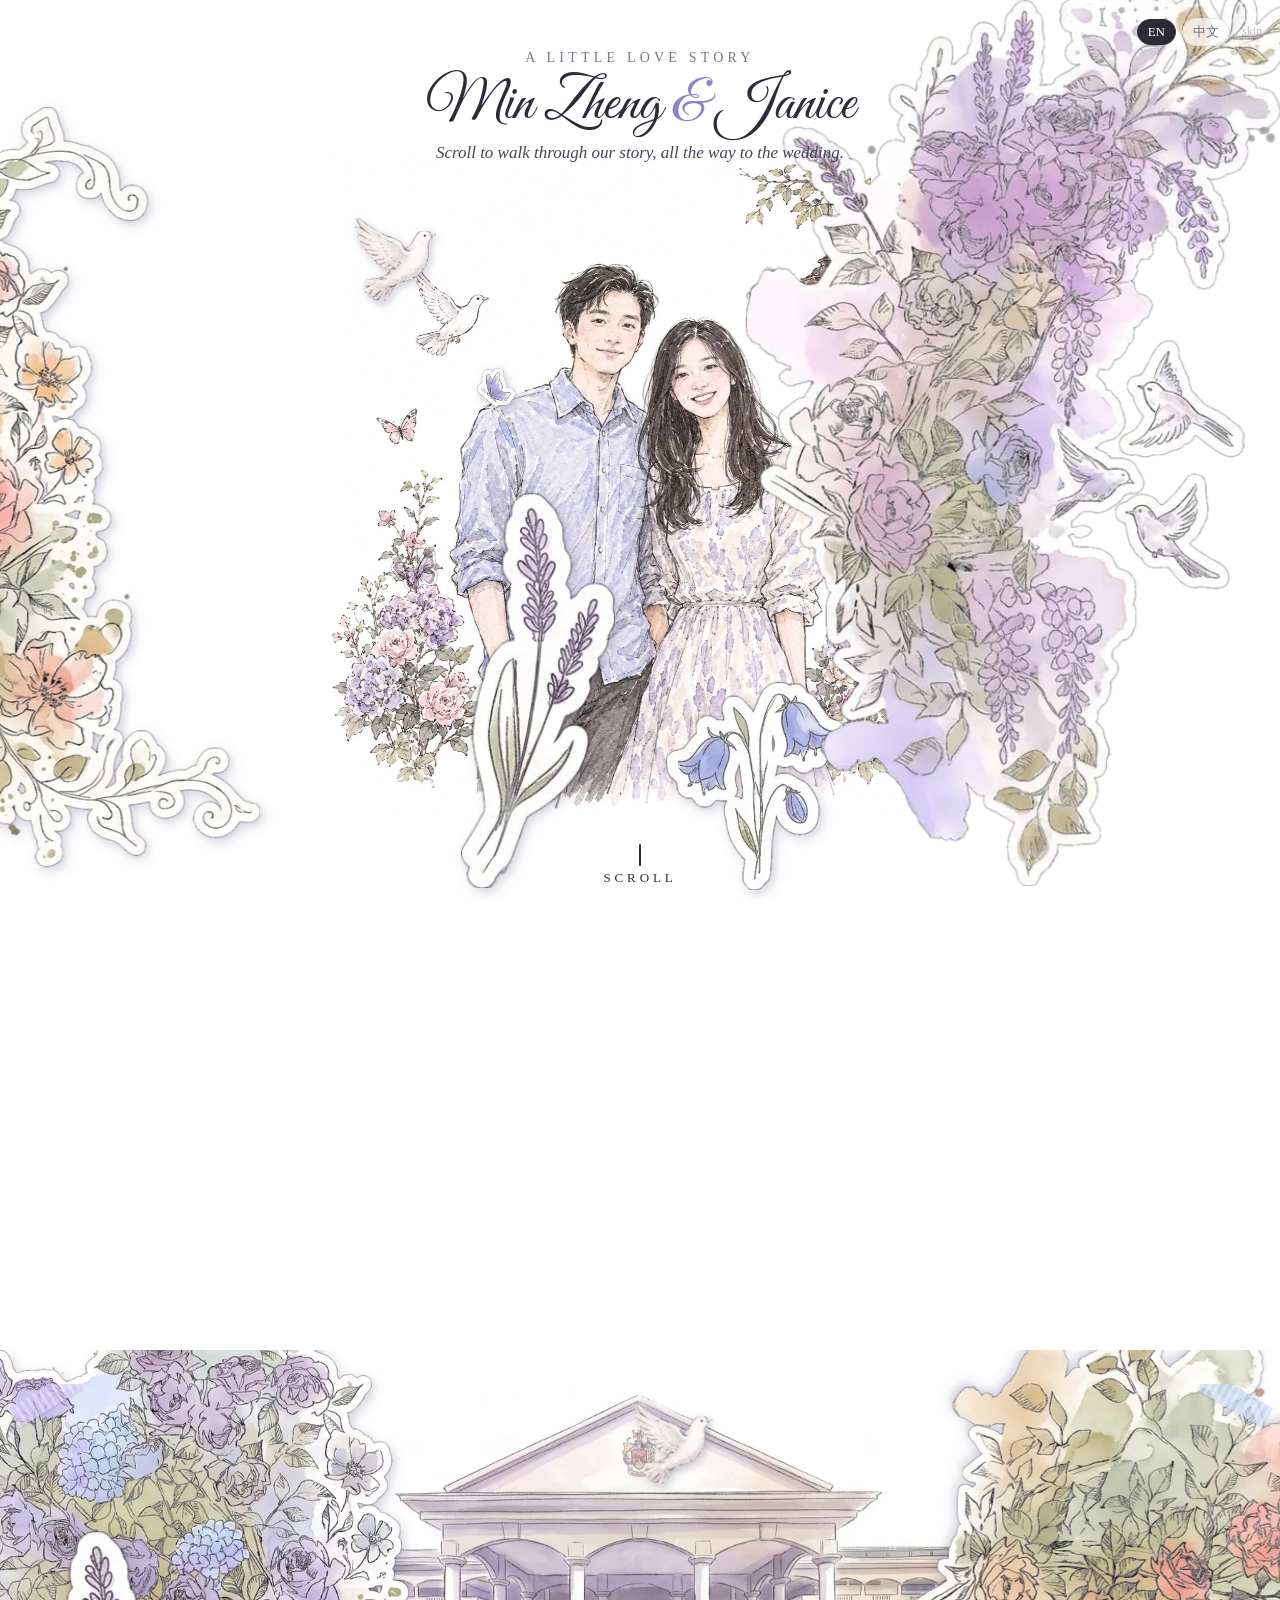
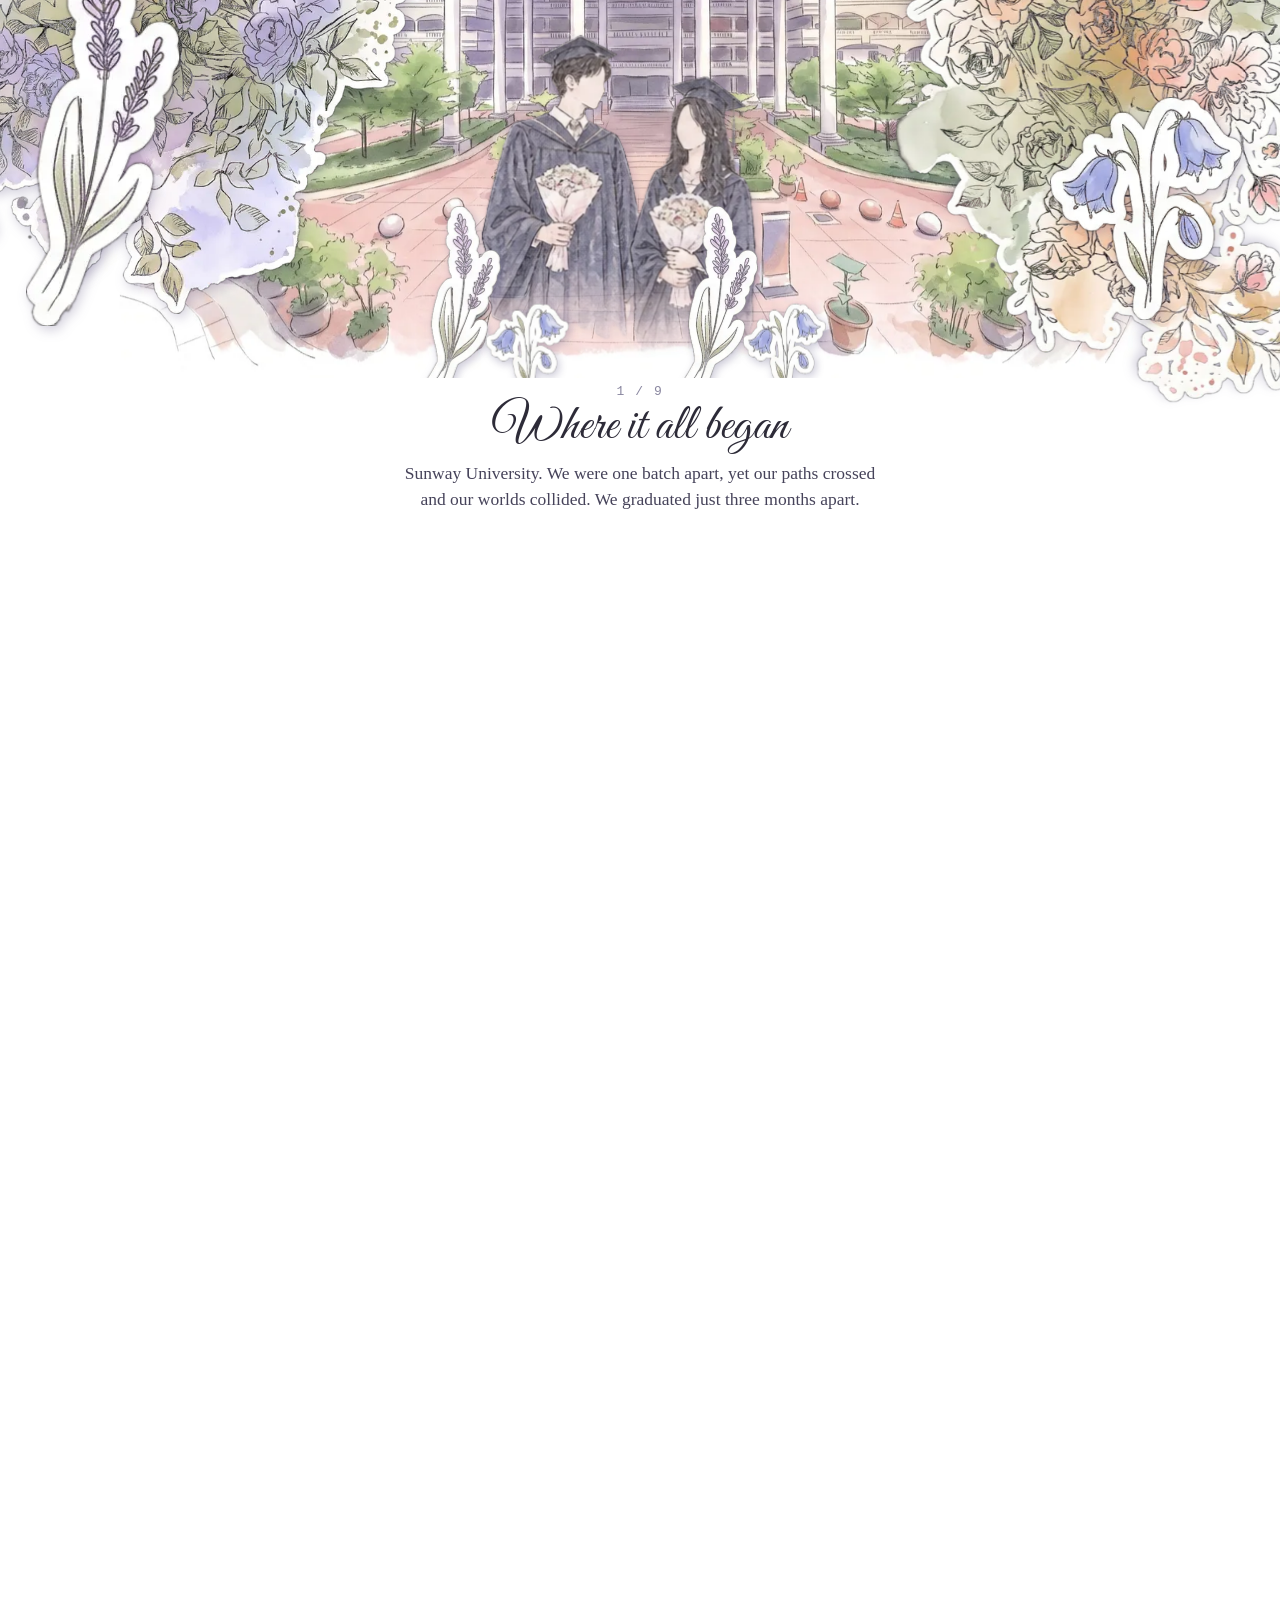
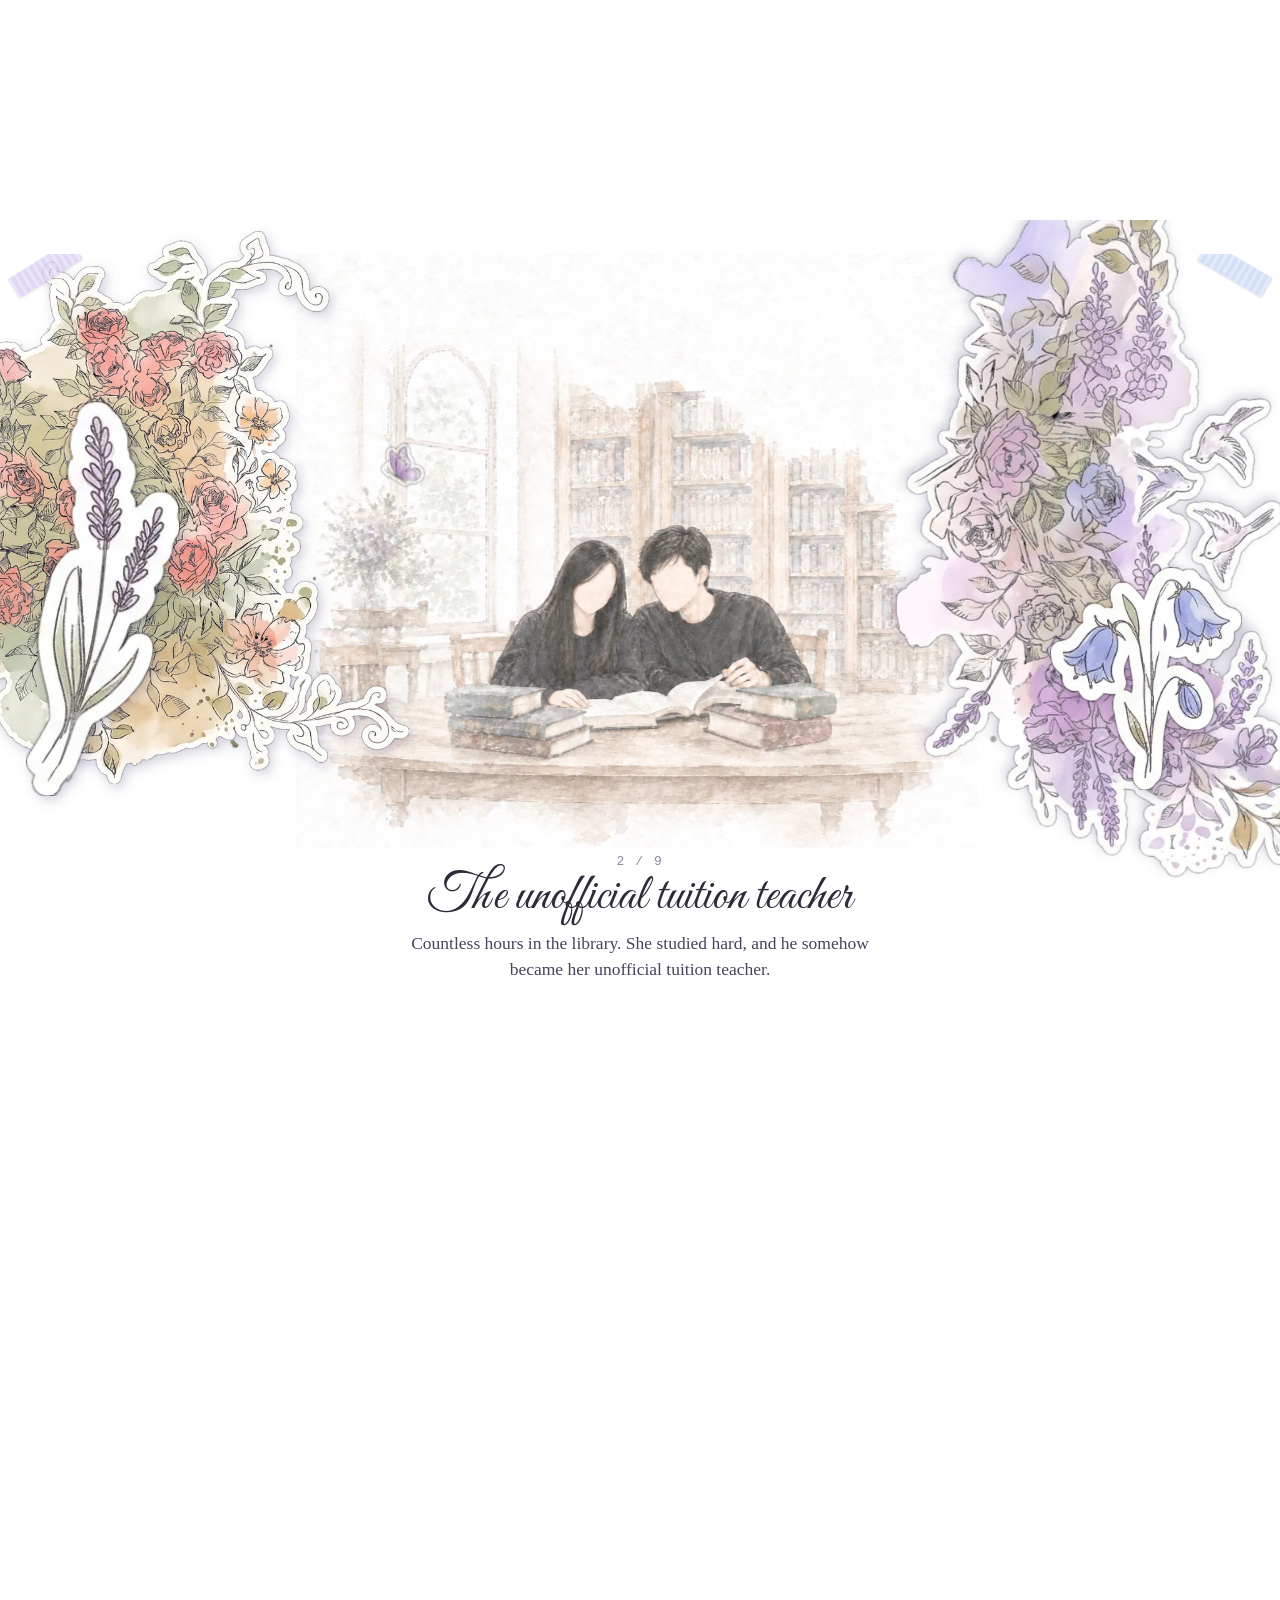
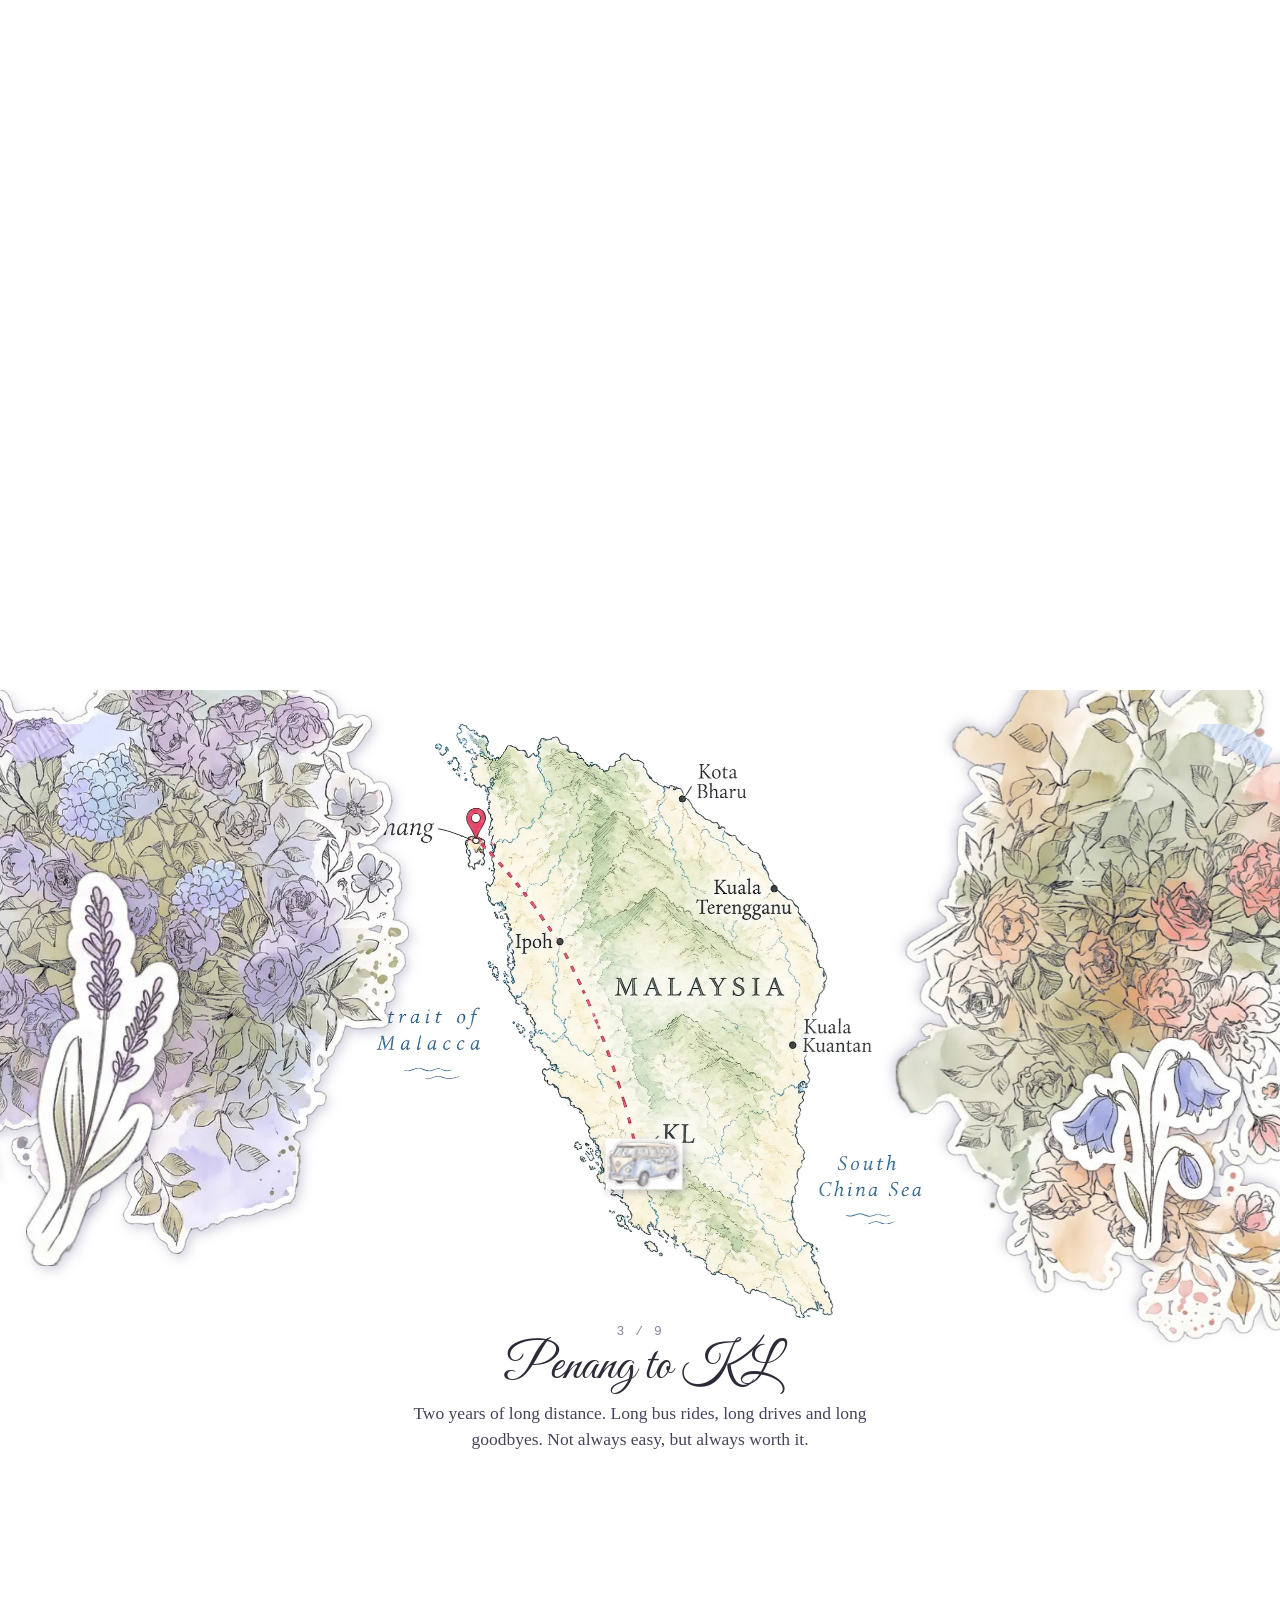
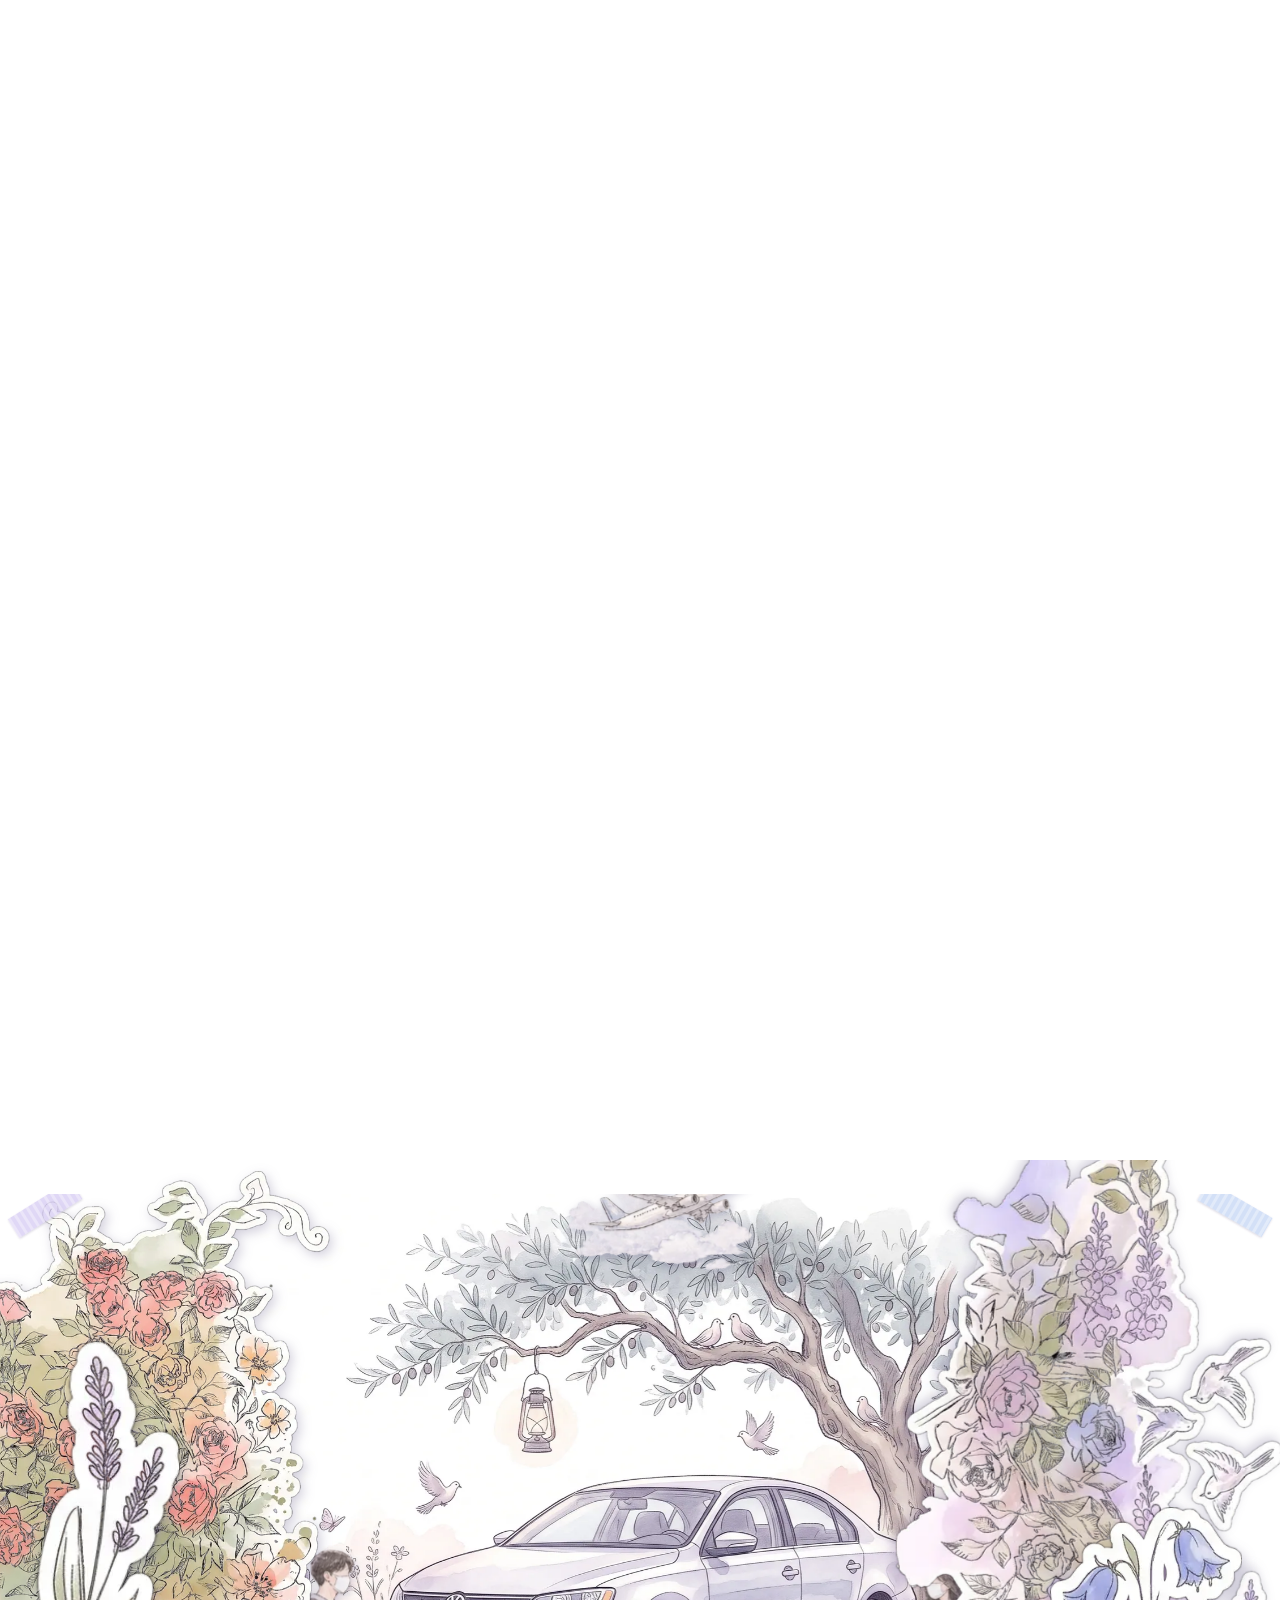
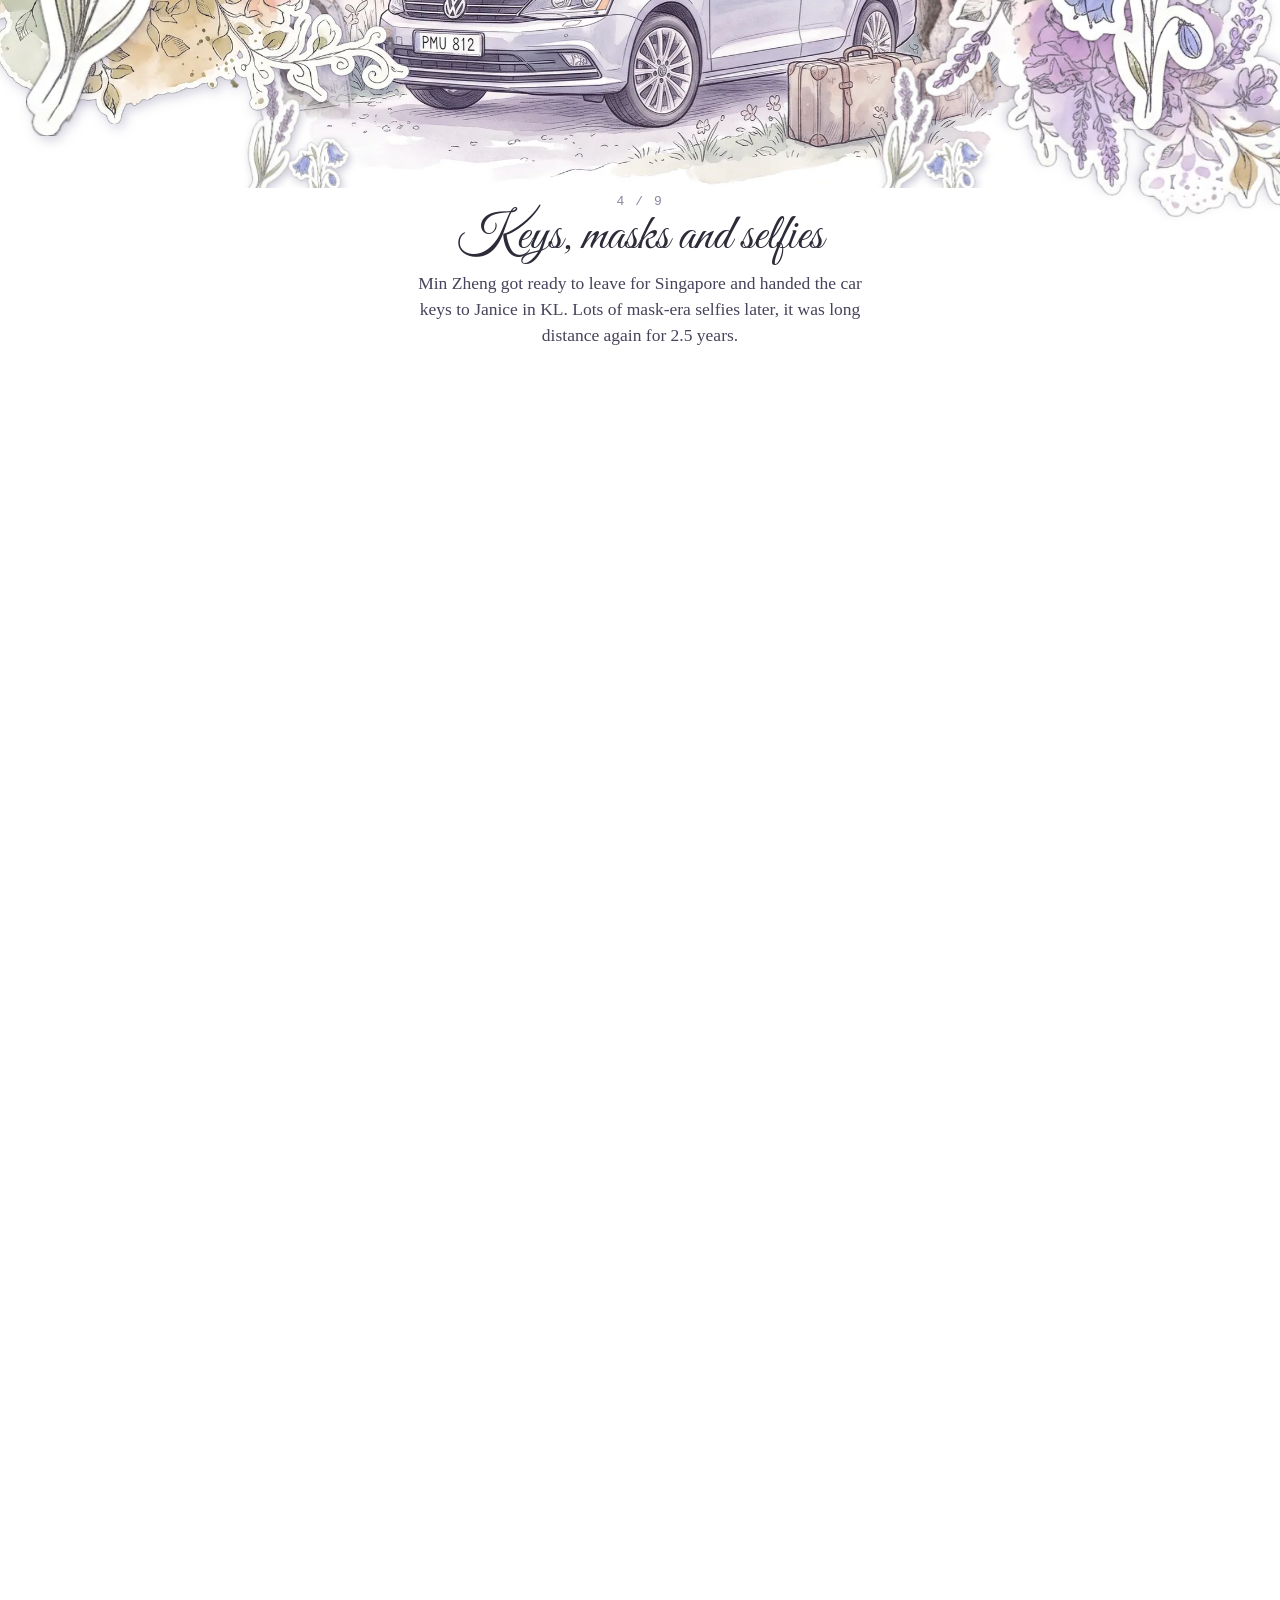
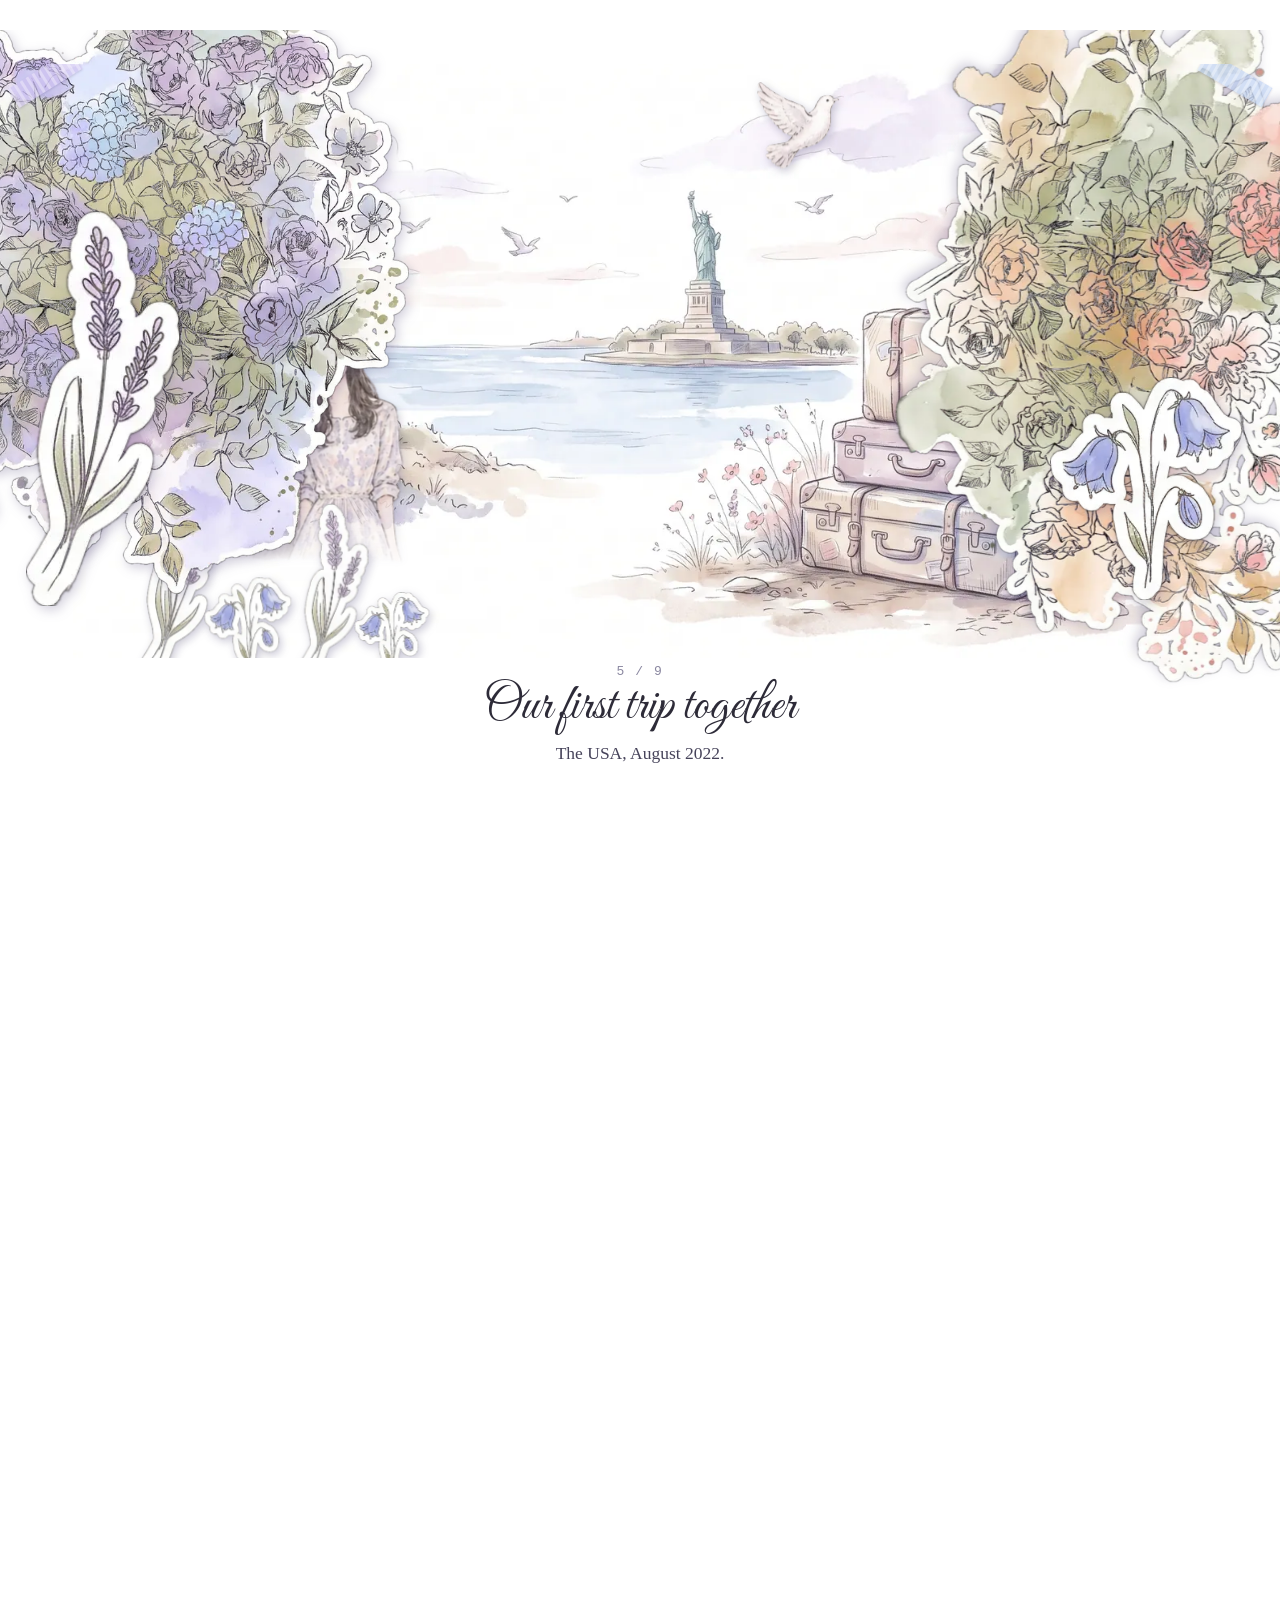
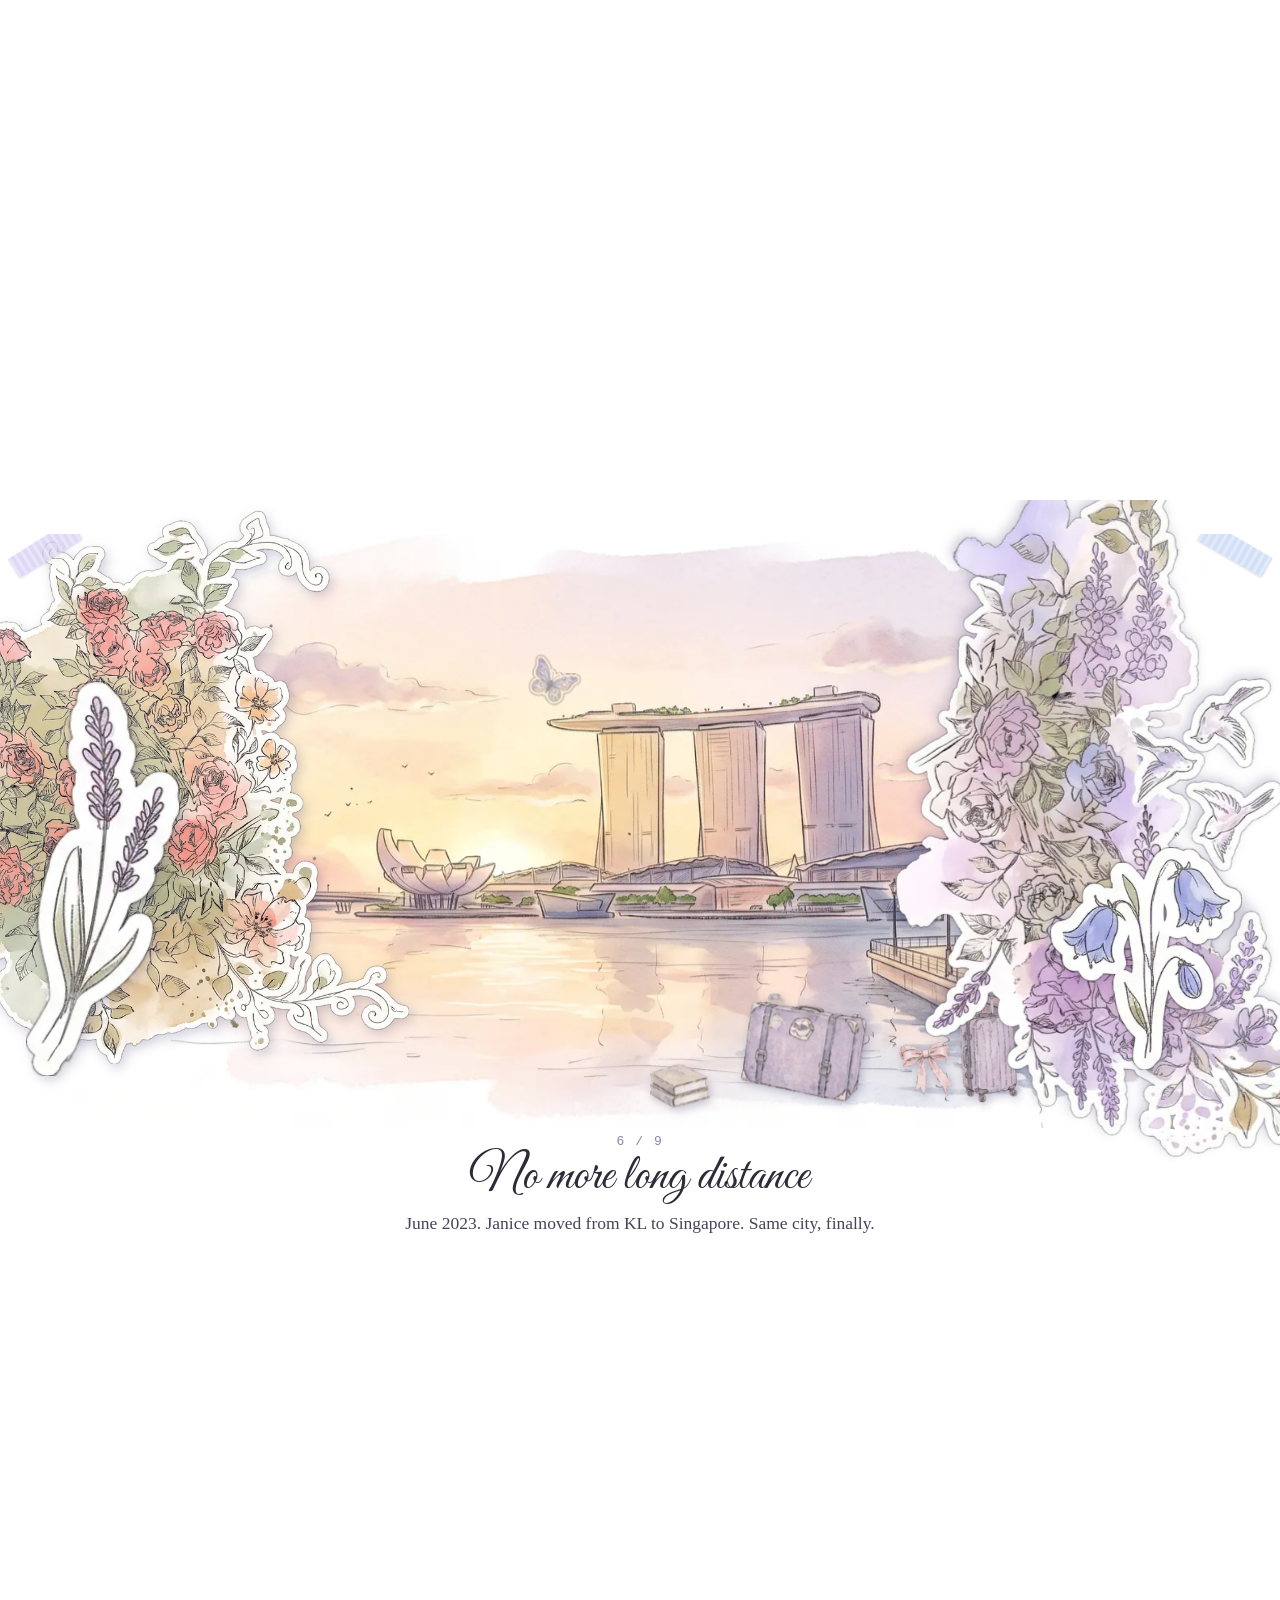
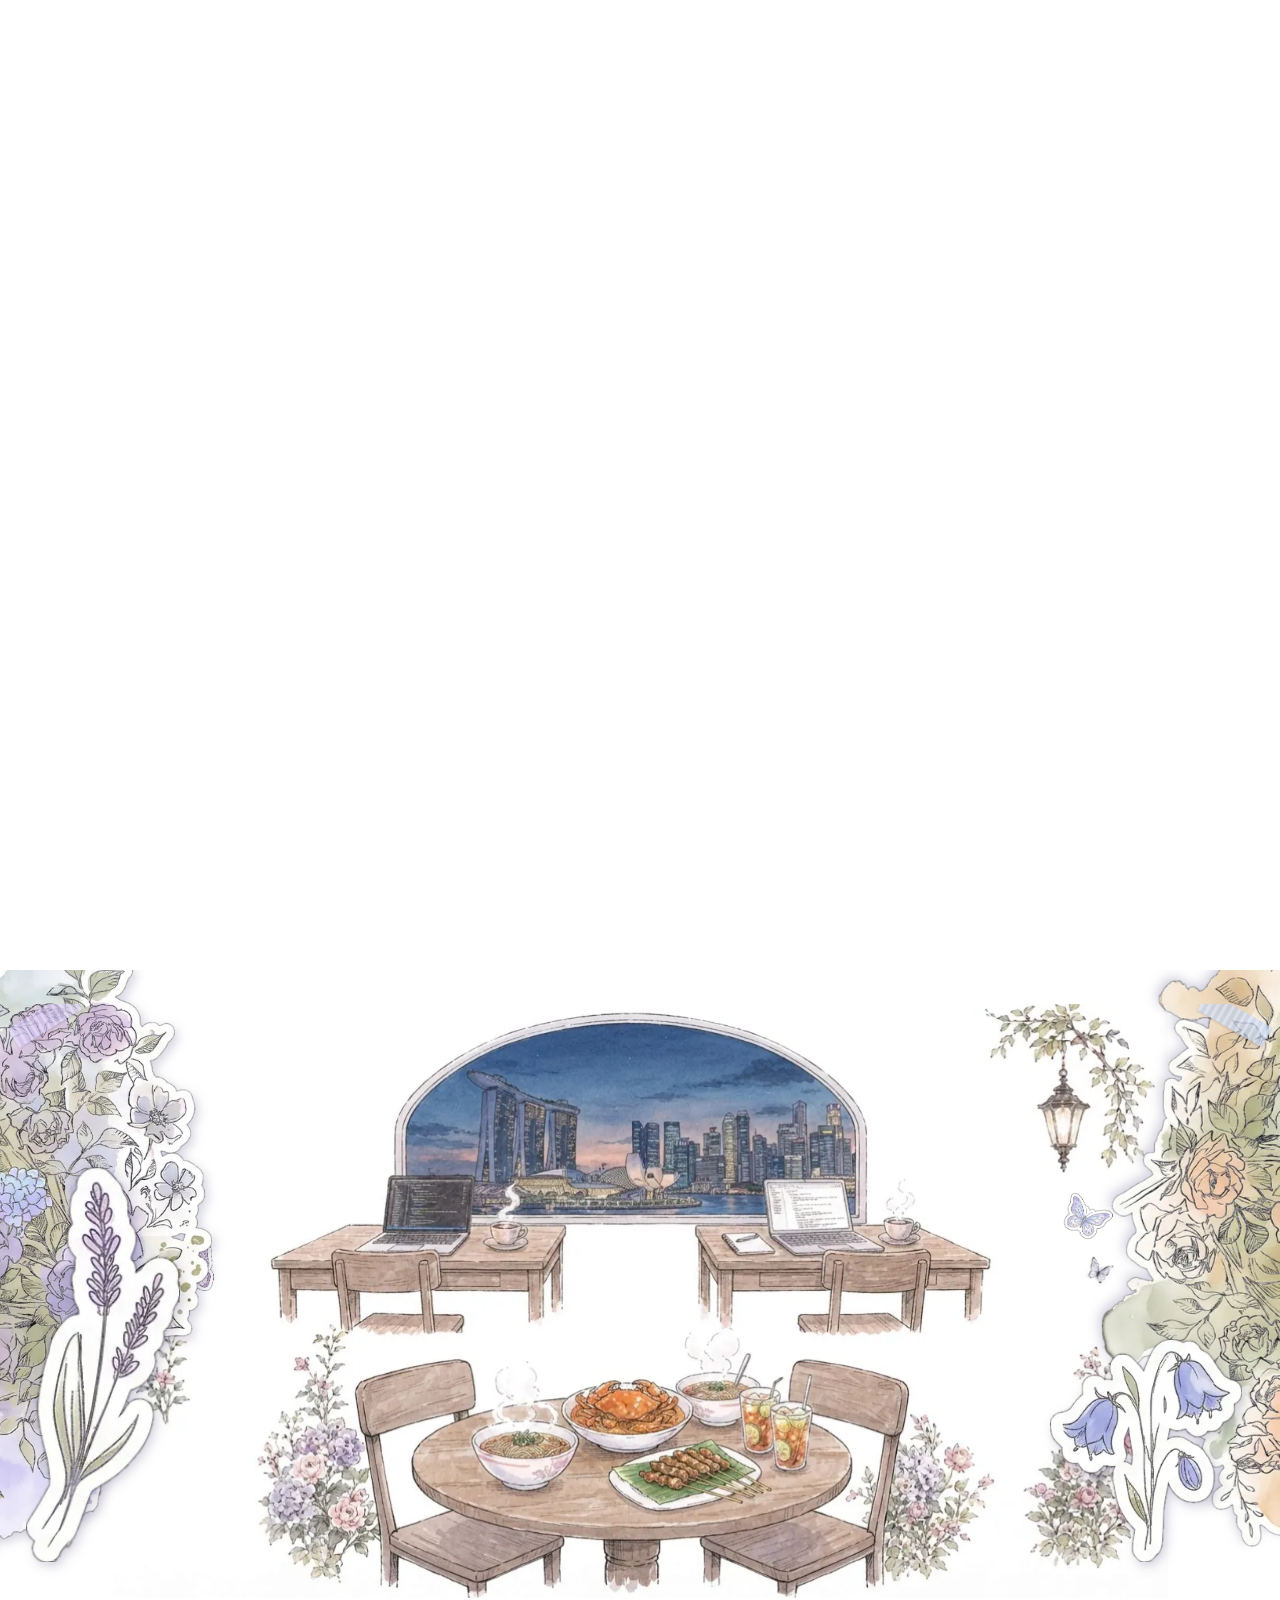
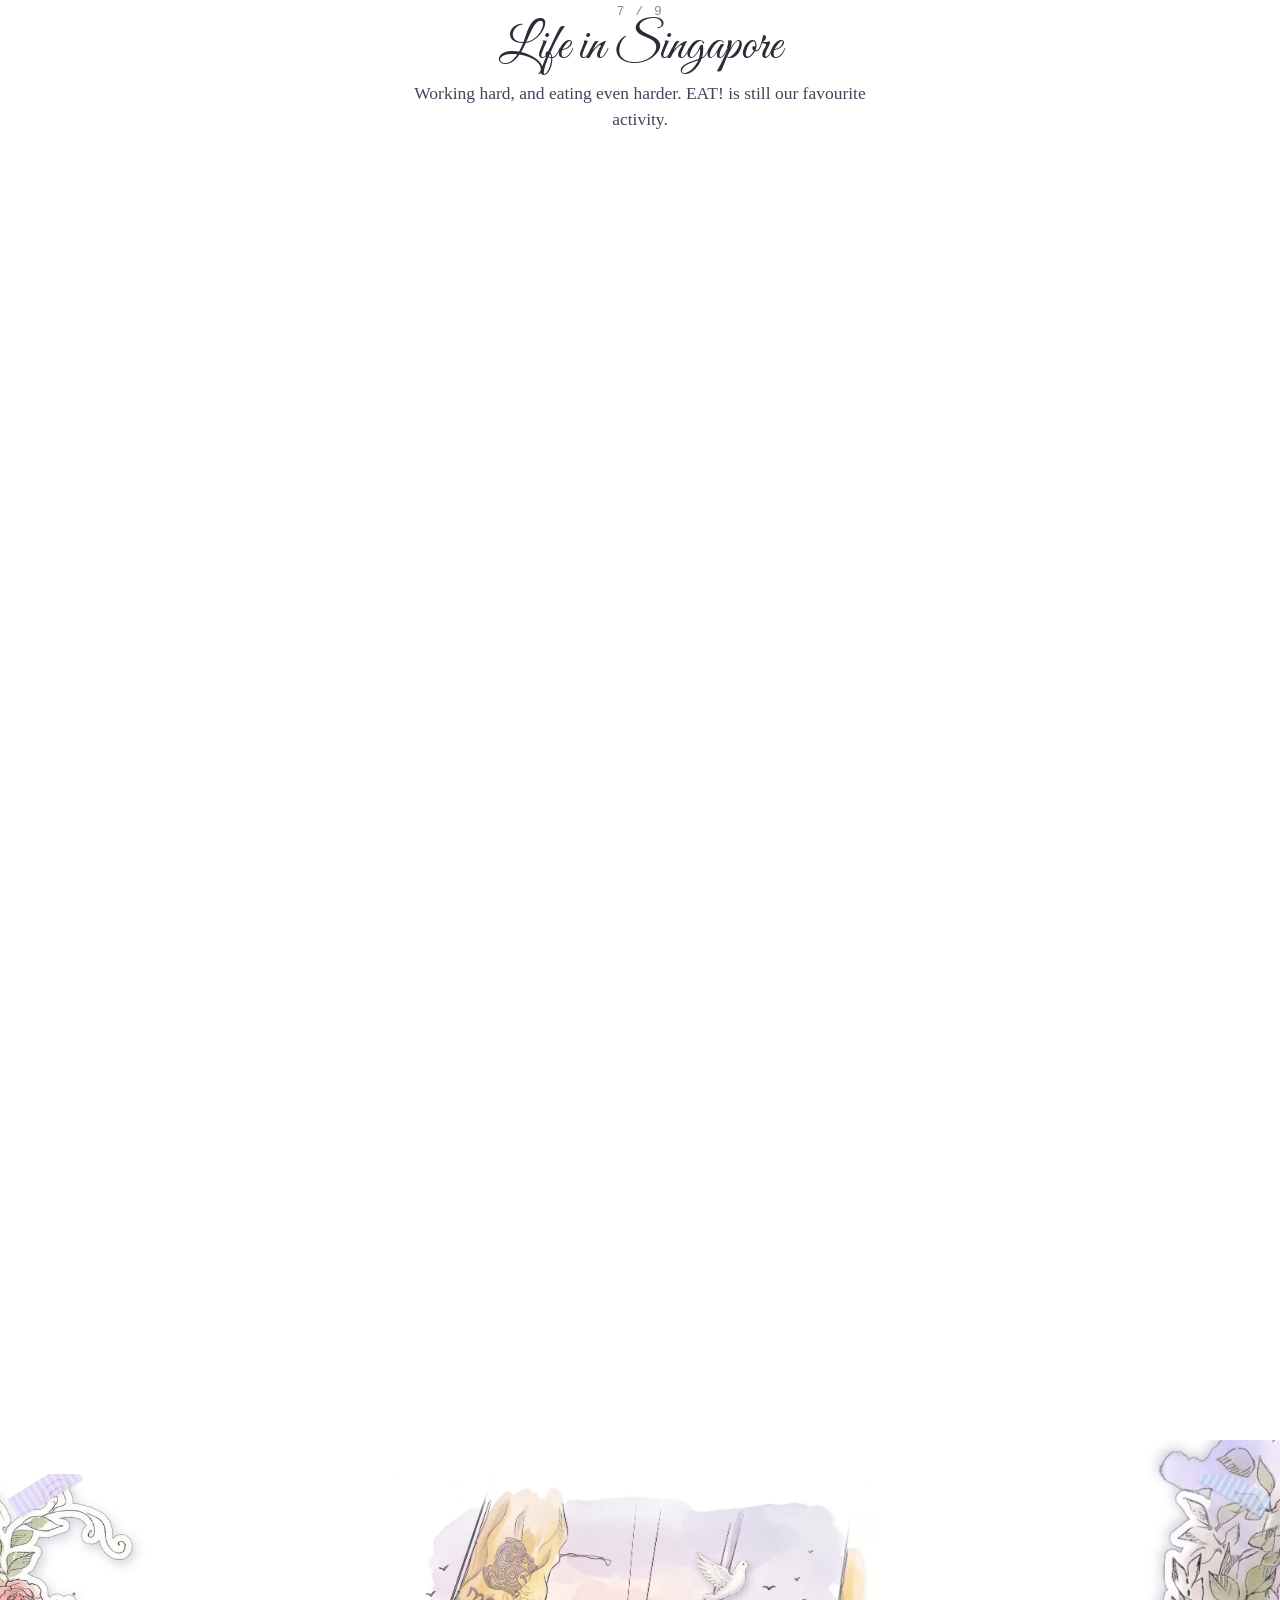
==== index.html @ c1fe3ced "Add wedding website for Min Zheng and Janice" ====
<!doctype html>
<html lang="en">
<head>
  <meta charset="utf-8">
  <meta name="viewport" content="width=device-width, initial-scale=1, viewport-fit=cover">
  <meta name="theme-color" content="#6d4fc2">
  <title>Min Zheng &amp; Janice - 28 Nov 2026</title>
  <link rel="preconnect" href="https://fonts.googleapis.com">
  <link rel="preconnect" href="https://fonts.gstatic.com" crossorigin>
  <link href="https://fonts.googleapis.com/css2?family=Great+Vibes&family=Noto+Serif+SC:wght@400;600&display=swap" rel="stylesheet">
  <link rel="stylesheet" href="styles.css">
  <link rel="stylesheet" href="story.css">
</head>
<body>
  <div id="story" hidden></div>
  <div id="app">
  <header class="topbar">
    <div class="brand" id="brand">M &amp; J</div>
    <div class="lang" role="group" aria-label="Language">
      <button data-lang="en">EN</button>
      <button data-lang="zh">中文</button>
    </div>
  </header>

  <main id="view" tabindex="-1"></main>

  <nav class="tabs" id="tabs"></nav>
  </div>

  <script src="data.js"></script>
  <script src="lyrics.js"></script>
  <script src="scenes/web/manifest.js"></script>
  <script src="scenes/web/figures.js"></script>
  <script src="story.js"></script>
  <script src="app.js"></script>
</body>
</html>
---- styles.css ----
:root {
  --bg: #fbf9fe;
  --paper: #ffffff;
  --ink: #2b2935;
  --muted: #77748a;
  --accent: #5d57a6;
  --accent-soft: #efecfa;
  --line: #e0dcee;
  --ok: #3f7d6d;
  --warn: #b5683a;
  --blue: #6f90cc;
  --script: "Great Vibes", "Noto Serif SC", cursive;
  --serif: "Times New Roman", Times, "Noto Serif SC", serif;
  --sans: "Times New Roman", Times, "Noto Serif SC", serif;
}
:root[data-mode="night"] {
  --bg: #14132b;
  --paper: #1d1b3a;
  --ink: #f0ecfd;
  --muted: #aaa6cf;
  --accent: #b9aef5;
  --accent-soft: #2b2858;
  --line: #35316a;
  --ok: #7fd3b8;
}
* { box-sizing: border-box; -webkit-tap-highlight-color: transparent; }
html { scroll-behavior: smooth; }
body {
  margin: 0; background: var(--bg); color: var(--ink);
  font: 17px/1.55 var(--serif);
  padding-bottom: calc(76px + env(safe-area-inset-bottom));
}
button { font: inherit; color: inherit; cursor: pointer; }
h1, h2, h3 { font-family: var(--serif); font-weight: 700; margin: 0; letter-spacing: .01em; }
html[lang="zh-Hans"] h1, html[lang="zh-Hans"] h2, html[lang="zh-Hans"] h3 { font-family: "ZCOOL KuaiLe", var(--serif); font-weight: 400; }
a { color: var(--accent); }

.topbar {
  position: sticky; top: 0; z-index: 10;
  display: flex; justify-content: space-between; align-items: center;
  padding: 10px 16px; padding-top: calc(10px + env(safe-area-inset-top));
  background: color-mix(in srgb, var(--bg) 92%, transparent); backdrop-filter: blur(8px);
}
.brand { font-family: var(--serif); font-size: 22px; color: var(--accent); letter-spacing: .08em; }
.lang { display: flex; background: var(--paper); border-radius: 999px; padding: 3px; border: 1px solid var(--line); }
.lang button { border: 0; background: none; padding: 4px 12px; border-radius: 999px; font-size: 13px; color: var(--muted); }
.lang button.on { background: var(--accent); color: #fff; }

main { max-width: 560px; margin: 0 auto; padding: 8px 16px 24px; outline: none; }
.card {
  background: var(--paper); border-radius: 18px; padding: 18px 20px;
  box-shadow: 0 1px 0 var(--line); margin-bottom: 14px; position: relative;
}
.card h2 { font-size: 30px; color: var(--accent); margin-bottom: 4px; }
.card h3 { font-size: 20px; color: var(--accent); margin-bottom: 6px; }
.muted { color: var(--muted); }
.small { font-size: 13px; }
.sample {
  display: inline-block; background: var(--warn); color: #fff; font: 600 10px/1 var(--sans);
  letter-spacing: .08em; padding: 3px 6px; border-radius: 4px; margin-left: 8px; vertical-align: middle;
}

/* Tabs */
.tabs {
  position: fixed; left: 0; right: 0; bottom: 0; z-index: 10;
  display: flex; justify-content: space-around;
  padding: 8px 8px calc(8px + env(safe-area-inset-bottom));
  background: var(--paper); border-top: 1px solid var(--line);
}
.tabs a {
  flex: 1; max-width: 90px; display: flex; flex-direction: column; align-items: center; gap: 2px;
  padding: 6px 0; border-radius: 12px; text-decoration: none; color: var(--muted); font-size: 12px;
}
.tabs a.on { background: var(--accent-soft); color: var(--accent); }
.tabs svg { width: 24px; height: 24px; fill: none; stroke: currentColor; stroke-width: 1.6; stroke-linecap: round; stroke-linejoin: round; }

/* Home */
.hero { text-align: center; padding: 36px 16px 28px; background: var(--paper); border-radius: 22px; margin-bottom: 14px; }
.hero .eyebrow { letter-spacing: .25em; font-size: 12px; text-transform: uppercase; color: var(--muted); }
.hero h1 { font-size: 46px; line-height: 1.05; color: var(--accent); margin: 14px 0 10px; }
.hero .date { font-family: var(--serif); font-size: 22px; }
.hero .venue { color: var(--muted); font-size: 14px; margin-top: 2px; }
.count { display: flex; justify-content: center; gap: 10px; margin-top: 22px; }
.count div { background: var(--accent-soft); border-radius: 14px; padding: 10px 0; width: 70px; }
.count b { display: block; font: 600 28px/1.1 var(--serif); color: var(--accent); }
.count span { font-size: 11px; color: var(--muted); letter-spacing: .06em; text-transform: uppercase; }
.next { display: flex; justify-content: space-between; gap: 12px; align-items: baseline; }
.next .when { font-family: var(--serif); font-size: 24px; color: var(--accent); white-space: nowrap; }
.btns { display: flex; flex-wrap: wrap; gap: 10px; margin-top: 12px; }
.btn {
  display: inline-block; border: 1px solid var(--accent); color: var(--accent); background: none;
  padding: 9px 16px; border-radius: 999px; text-decoration: none; font-size: 14px; font-weight: 500;
}
.btn.fill { background: var(--accent); color: #fff; }
:root[data-mode="night"] .btn.fill, :root[data-mode="night"] .lang button.on, :root[data-mode="night"] .tags .on { color: #1d1840; }
.quick { display: grid; grid-template-columns: 1fr 1fr; gap: 10px; margin-bottom: 14px; }
.quick a {
  background: var(--paper); border-radius: 16px; padding: 16px; text-decoration: none; color: var(--ink);
  display: flex; flex-direction: column; gap: 2px;
}
.quick b { font: 600 20px var(--serif); color: var(--accent); }
.quick span { font-size: 13px; color: var(--muted); }

/* Agenda */
.session-head { padding: 6px 4px 8px; }
.session-head h2 { font-size: 28px; color: var(--accent); }
.session-head .time { color: var(--muted); font-size: 14px; }
.live { background: var(--ok); color: #fff; font: 600 10px/1 var(--sans); letter-spacing: .08em; padding: 3px 7px; border-radius: 999px; margin-left: 8px; vertical-align: middle; }
.agenda { list-style: none; margin: 0 0 20px; padding: 6px 20px; background: var(--paper); border-radius: 18px; }
.agenda li { display: flex; justify-content: space-between; gap: 16px; padding: 14px 0; border-bottom: 1px solid var(--line); }
.agenda li:last-child { border-bottom: 0; }
.agenda .t { font-size: 17px; }
.agenda .who { color: var(--accent); font-size: 15px; text-align: right; }
.agenda .songs { color: var(--muted); font-size: 14px; margin-top: 2px; }
.agenda .stamp { font: 600 14px var(--sans); color: var(--accent); min-width: 54px; }
.agenda li.timed { justify-content: flex-start; align-items: baseline; }
.agenda li.past { opacity: .45; }
.agenda li.now { background: var(--accent-soft); margin: 0 -20px; padding-left: 20px; padding-right: 20px; }
.break { text-align: center; padding: 12px 20px 22px; color: var(--muted); }
.break b { font: 600 20px var(--serif); color: var(--ink); display: block; }

/* Seats */
.search { width: 100%; padding: 13px 16px; border-radius: 999px; border: 1px solid var(--line); background: var(--paper); font: inherit; }
.search:focus { outline: 2px solid var(--accent); outline-offset: 1px; }
.results { margin: 8px 0 0; padding: 0; list-style: none; }
.results button {
  width: 100%; text-align: left; background: var(--paper); border: 0; border-bottom: 1px solid var(--line);
  padding: 12px 16px; display: flex; justify-content: space-between;
}
.results button b { color: var(--accent); }
.mapwrap { background: var(--paper); border-radius: 18px; padding: 8px; margin: 14px 0; }
.mapwrap svg { width: 100%; height: auto; display: block; }
.legend { font-size: 12px; color: var(--muted); text-align: center; padding: 4px 0 6px; }
.tbl { cursor: pointer; }
.tbl .top { fill: #dbe7f5; stroke: #3b4a5e; stroke-width: 1.5; }
.tbl .chair { fill: #cfe3c4; stroke: #3b4a5e; stroke-width: .8; }
.tbl text { font: 600 19px var(--sans); fill: #223; text-anchor: middle; dominant-baseline: central; pointer-events: none; }
.tbl.filled .top { fill: #f0d4d4; }
.tbl.sel .top { fill: var(--accent); stroke: var(--accent); }
.tbl.sel text { fill: #fff; }
.tbl.sel .chair { fill: #e8a9ae; }
.tbl.hit .top { stroke: var(--warn); stroke-width: 4; }
.floor { fill: var(--paper); stroke: var(--ink); stroke-width: 2; }
.stage { fill: #cdbcf7; }
.blk { fill: #111; }
.carpet { fill: #cf4f6a; }
.deskf { fill: #bcd3ea; stroke: #3b4a5e; stroke-width: 1; }
.lbl { font: 500 13px var(--sans); fill: var(--muted); text-anchor: middle; }
.lbl.w { fill: #fff; }
.lbl.ent { fill: var(--accent); font-weight: 600; }

.tcard h2 { margin-bottom: 0; }
.tag { display: inline-block; background: var(--accent-soft); color: var(--accent); border-radius: 999px; padding: 3px 12px; font-size: 13px; margin: 6px 0 10px; }
.tcard .lbl2 { font: 600 11px var(--sans); letter-spacing: .12em; text-transform: uppercase; color: var(--muted); margin-top: 14px; }
.tcard p { margin: 2px 0 0; }
.guests { display: flex; flex-wrap: wrap; gap: 6px; margin-top: 6px; }
.guests span { background: var(--bg); border-radius: 999px; padding: 3px 11px; font-size: 14px; }
.guests span.hit { background: var(--warn); color: #fff; }
.soon { color: var(--muted); font-style: italic; }
.chips { display: flex; flex-wrap: wrap; gap: 8px; margin-bottom: 14px; }
.chips button { min-width: 44px; height: 40px; border-radius: 12px; border: 1px solid var(--line); background: var(--paper); font-weight: 500; padding: 0 10px; }
.chips button.on { background: var(--accent); color: #fff; border-color: var(--accent); }

/* Fun */
.opt {
  display: block; width: 100%; text-align: left; margin-top: 8px; padding: 12px 16px;
  border-radius: 12px; border: 1px solid var(--line); background: var(--paper);
}
.opt.right { background: #e3f3e8; border-color: var(--ok); }
.opt.wrong { background: #fbe4e4; border-color: #c0392b; }
.opt:disabled { cursor: default; }
.progress { height: 6px; background: var(--accent-soft); border-radius: 99px; overflow: hidden; margin-bottom: 12px; }
.progress i { display: block; height: 100%; background: var(--accent); transition: width .3s; }
.bingo { display: grid; grid-template-columns: repeat(3, 1fr); gap: 6px; margin-top: 10px; }
.bingo button {
  min-height: 112px; border-radius: 12px; border: 1px solid var(--line); background: var(--paper);
  font-size: 13px; line-height: 1.3; padding: 8px; display: flex; align-items: center; justify-content: center; text-align: center;
}
.bingo button.on { background: var(--accent); color: #fff; border-color: var(--accent); }
.bingo button.line { background: var(--ok); border-color: var(--ok); color: #fff; }
.story { list-style: none; margin: 8px 0 0; padding: 0 0 0 18px; border-left: 2px solid var(--line); }
.story li { position: relative; padding: 0 0 16px 12px; }
.story li::before { content: ""; position: absolute; left: -24px; top: 6px; width: 10px; height: 10px; border-radius: 50%; background: var(--accent); }
.story b { font: 600 18px var(--serif); color: var(--accent); }
.factbox { font: 500 22px/1.3 var(--serif); text-align: center; padding: 10px 0; min-height: 90px; display: flex; align-items: center; justify-content: center; }
.heartbtn { width: 100%; padding: 16px; border-radius: 16px; border: 0; background: var(--accent); color: #fff; font-size: 17px; position: relative; overflow: hidden; }
.heart { position: fixed; pointer-events: none; font-size: 26px; animation: float 1.6s ease-out forwards; z-index: 50; }
@keyframes float { from { opacity: 1; transform: translateY(0) scale(.7); } to { opacity: 0; transform: translateY(-160px) scale(1.4); } }
.score { font: 600 40px var(--serif); color: var(--accent); text-align: center; }

@media (prefers-reduced-motion: reduce) { .heart { animation-duration: .01s; } html { scroll-behavior: auto; } }

.agenda .d { color: var(--muted); font-size: 14px; margin-top: 2px; }
.agenda a.songs { display: block; text-decoration: none; }
.thumb { width: 100%; border-radius: 12px; display: block; margin-bottom: 12px; aspect-ratio: 16 / 9; object-fit: cover; background: var(--accent-soft); }
.uprow { display: flex; justify-content: space-between; align-items: center; gap: 10px; padding: 8px 0; border-bottom: 1px solid var(--line); font-size: 14px; }
.uprow .btn { flex: none; padding: 7px 12px; font-size: 13px; }
.lbl2 { font: 600 11px var(--sans); letter-spacing: .12em; text-transform: uppercase; color: var(--muted); }

.seg { display: flex; gap: 6px; background: var(--paper); border-radius: 14px; padding: 4px; margin-bottom: 12px; }
.seg button { flex: 1; border: 0; background: none; border-radius: 10px; padding: 9px 6px; font-size: 14px; color: var(--muted); line-height: 1.25; }
.seg button.on { background: var(--accent); color: #fff; }
.lyr .sec { font: 600 11px var(--sans); letter-spacing: .14em; text-transform: uppercase; color: var(--accent); margin: 22px 0 6px; }
.lyr .stanza { margin-bottom: 4px; }
.lyr .zhl { font-size: 18px; line-height: 1.5; margin-top: 8px; }
.lyr .enl { font-size: 14px; line-height: 1.4; color: var(--muted); }

.winbox { background: var(--accent-soft); border-radius: 14px; padding: 14px 16px; margin: 10px 0; text-align: center; }
.winhead { font: 600 22px var(--serif); color: var(--accent); }
.winbox .bless { margin: 6px 0 10px; font-size: 16px; }
.winbox blockquote { margin: 0; padding: 10px 0 0; border-top: 1px solid var(--line); font: 500 18px/1.35 var(--serif); }
.winbox cite { display: block; margin-top: 4px; font: 400 12px var(--sans); color: var(--muted); font-style: normal; }
.winbox .niv { margin-top: 8px; font-size: 10px; line-height: 1.3; color: var(--muted); }

.bingo button span { display: block; }
.ci { width: 16px; height: 16px; fill: none; stroke: currentColor; stroke-width: 1.8; stroke-linecap: round; stroke-linejoin: round; vertical-align: -3px; margin-right: 5px; flex: none; }
.bingo button[data-type="photo"] { border-color: var(--accent); }
.legend2 { display: flex; flex-wrap: wrap; gap: 4px 14px; margin: 10px 0 2px; font-size: 12px; color: var(--muted); }
.legend2 .lg { display: inline-flex; align-items: center; }


/* ---------- elegant ink-and-watercolour theme ---------- */
body { background: var(--bg); transition: background .4s; font-family: var(--serif); }
h1, h2 { font-family: var(--script); font-weight: 400; letter-spacing: 0; }
h3 { font-family: var(--serif); font-style: italic; font-weight: 400; }
html[lang="zh-Hans"] h1, html[lang="zh-Hans"] h2 { font-family: "Noto Serif SC", var(--serif); font-weight: 600; letter-spacing: .04em; }
html[lang="zh-Hans"] h3 { font-style: normal; font-weight: 600; }
.card h2 { font-size: 34px; line-height: 1.1; }
.card h3 { font-size: 21px; }
.brand { font-family: var(--script); font-size: 30px; letter-spacing: 0; }
.card { background: var(--paper); border: 1px solid var(--line); border-radius: 6px; box-shadow: none; }
.btn { border: 1px solid var(--accent); border-radius: 999px; font: 500 14px var(--serif); letter-spacing: .06em; text-transform: uppercase; padding: 9px 18px; }
.btn.fill { background: var(--accent); color: #fff; }
:root[data-mode="night"] .btn.fill, :root[data-mode="night"] .lang button.on, :root[data-mode="night"] .seg .on, :root[data-mode="night"] .tags .on { color: #1b1838; }
.lang { background: var(--paper); border: 1px solid var(--line); }
.lang button { font-family: var(--serif); }
.tabs { background: color-mix(in srgb, var(--paper) 94%, transparent); border-top: 1px solid var(--line); backdrop-filter: blur(8px); }
.tabs a { font-size: 12.5px; letter-spacing: .04em; border-radius: 0; }
.tabs a.on { background: none; color: var(--accent); }
.tabs a.on::after { content: ""; width: 18px; height: 1.5px; background: var(--accent); margin-top: 1px; }
.tabs svg { stroke-width: 1.3; }
.quick a { border: 1px solid var(--line); border-radius: 6px; background: var(--paper); }
.quick b { font: 400 28px var(--script); color: var(--accent); }
.session-head h2 { font-size: 38px; }
.agenda { border: 1px solid var(--line); border-radius: 6px; background: var(--paper); }
.agenda .stamp { font-family: var(--serif); font-style: italic; }
.search { border-radius: 4px; border: 1px solid var(--line); font-family: var(--serif); font-size: 17px; }
.ta { border-radius: 4px; }
.seg { background: var(--paper); border: 1px solid var(--line); border-radius: 999px; }
.seg button, .seg a { border-radius: 999px; font-family: var(--serif); font-size: 15px; }
.opt { border-radius: 4px; font-family: var(--serif); font-size: 17px; }
.bingo button { border-radius: 4px; font-family: var(--serif); font-size: 14.5px; }
.winhead { font: 400 34px var(--script); }
.winbox { border: 1px solid var(--line); border-radius: 6px; }
.winbox blockquote { font: italic 18px/1.4 var(--serif); }
.tbl .top { fill: #ece8f8; stroke: var(--ink); stroke-width: 1.1; }
.tbl.filled .top { fill: #f6dde5; }
.tbl .chair { fill: #fff; stroke: var(--ink); stroke-width: .7; }
.tbl text { font: 600 15px var(--serif); fill: #2b2935; }
.tbl.sel .top { fill: var(--accent); }
.tbl.sel text { fill: #fff; }
:root[data-mode="night"] .tbl .top { fill: #cfc8f0; } :root[data-mode="night"] .tbl.filled .top { fill: #efcad6; }
.stage { fill: #dcd5f4; }
.carpet { fill: #d9889a; }
.score { font-family: var(--script); font-size: 54px; }
.hero { position: relative; overflow: hidden; text-align: center; background: var(--paper); border: 1px solid var(--line); border-radius: 6px; padding: 44px 16px 34px; margin-bottom: 14px; box-shadow: inset 0 0 0 6px var(--paper), inset 0 0 0 7px var(--line); }
.hero .eyebrow { letter-spacing: .3em; font-size: 12px; }
.hero h1 { font-size: 66px; line-height: 1; color: var(--accent); margin: 14px 0 6px; font-weight: 400; }
html[lang="zh-Hans"] .hero h1 { font-size: 42px; line-height: 1.25; }
.hero .date { font: italic 21px var(--serif); }
.hero .venue { font-size: 15px; }
.count div { background: none; border: 1px solid var(--line); border-radius: 4px; }
.count b { font: 400 30px var(--script); }
.next .when { font: 400 30px var(--script); }
.hero .sprig { position: absolute; width: 120px; height: 120px; pointer-events: none; opacity: .95; }
.hero .sprig.a { top: -6px; left: -8px; } .hero .sprig.b { bottom: -8px; right: -8px; transform: rotate(180deg); }
.replay { display: block; text-align: center; margin: 0 0 12px; font-size: 14px; color: var(--muted); font-style: italic; }
.sunmoon { position: absolute; top: 18px; right: 22px; width: 30px; height: 30px; border-radius: 50%; border: 1px solid var(--ink); background: radial-gradient(circle, #fbeab5, #fff6dc); }
:root[data-mode="night"] .sunmoon { background: radial-gradient(circle at 35% 40%, #fff, #e7e2fb); border-color: #e7e2fb; box-shadow: 0 0 16px 3px rgba(190, 170, 255, .45); }
.firefly { position: absolute; width: 4px; height: 4px; border-radius: 50%; background: #ffe58a; animation: fly 3.4s ease-in-out infinite; pointer-events: none; display: none; }
:root[data-mode="night"] .firefly { display: block; }
@keyframes fly { 0%, 100% { opacity: .1; transform: translateY(0); } 50% { opacity: 1; transform: translateY(-10px); } }
body.in-story { background: #fffdfb; padding-bottom: 0; }
body.in-story #app { display: none; }
@media (prefers-reduced-motion: reduce) { .firefly { animation: none; } }

/* seat path */
.lbl.ent { fill: var(--accent); font-weight: 600; font-size: 13px; }
.ent { fill: #b8561d; }
text.lbl.ent { fill: var(--accent); }
.route .glow { fill: none; stroke: #7c5fd8; stroke-opacity: .28; stroke-width: 13; stroke-linecap: round; stroke-dasharray: 1; stroke-dashoffset: 1; animation: draw 1.1s ease-out forwards; }
.route .line { fill: none; stroke: #ffd24d; stroke-width: 4; stroke-linecap: round; stroke-dasharray: .03 .02; animation: march 1.2s linear infinite; }
.route .from { fill: #7c5fd8; stroke: #fff; stroke-width: 2; }
.route .pulse { fill: none; stroke: #ffd24d; stroke-width: 3; transform-box: fill-box; transform-origin: center; animation: pulse 1.6s ease-out infinite; }
.route .pulse.p2 { animation-delay: .8s; }
.route .yah { font: 600 13px var(--sans); fill: var(--accent); paint-order: stroke; stroke: var(--paper); stroke-width: 4px; }
@keyframes draw { to { stroke-dashoffset: 0; } }
@keyframes march { to { stroke-dashoffset: -.1; } }
@keyframes pulse { from { transform: scale(.7); opacity: 1; } to { transform: scale(1.5); opacity: 0; } }
@media (prefers-reduced-motion: reduce) { .route .glow { animation: none; stroke-dashoffset: 0; } .route .line, .route .pulse { animation: none; } }

/* shared features */
.seg a { flex: 1; text-align: center; text-decoration: none; border-radius: 10px; padding: 9px 4px; font-size: 14px; color: var(--muted); }
.seg a.on { background: var(--accent); color: #fff; }
:root[data-mode="night"] .seg a.on, :root[data-mode="night"] .seg button.on { color: #1d1840; }
.namebar { display: flex; justify-content: space-between; align-items: center; background: var(--paper); border: 1.5px solid var(--line); border-radius: 999px; padding: 6px 8px 6px 16px; margin-bottom: 10px; font-weight: 500; }
.ptsbadge { background: var(--accent-soft); color: var(--accent); padding: 4px 12px; border-radius: 999px; font-size: 13px; }
.row { display: flex; gap: 8px; } .row .search { flex: 1; } .row .btn { flex: none; }
.ta { border-radius: 16px; min-height: 80px; margin: 6px 0 10px; resize: vertical; font-family: inherit; }
form .search { margin-bottom: 8px; }
.lb { list-style: none; margin: 0; padding: 0; }
.lb li { display: flex; align-items: center; gap: 10px; padding: 9px 4px; border-bottom: 1px solid var(--line); }
.lb li.me { background: var(--accent-soft); border-radius: 10px; padding-left: 8px; }
.lb .nm { flex: 1; } .lb b { color: var(--accent); }
.rk { width: 26px; height: 26px; border-radius: 50%; display: grid; place-items: center; font-size: 13px; background: var(--bg); }
.rk.r1 { background: #ffd24d; color: #4a3a00; } .rk.r2 { background: #d9dcef; color: #333; } .rk.r3 { background: #f2c19b; color: #4a2a10; }
.ptsrules { margin-top: 12px; font-size: 12px; color: var(--muted); line-height: 1.5; }
.garden { width: 100%; height: auto; display: block; border-radius: 14px; }
.gardenWrap { margin: 8px 0; }
.gf { cursor: pointer; transform-box: fill-box; animation: grow .7s ease-out both; }
.gf.open { filter: drop-shadow(0 0 5px #ffd24d); }
@keyframes grow { from { opacity: 0; scale: .2; } to { opacity: 1; scale: 1; } }
.wishbubble { background: var(--accent-soft); border-radius: 16px; padding: 12px 16px; }
.wishbubble p { margin: 0; } .wishbubble cite { display: block; margin-top: 4px; font-size: 12px; color: var(--muted); font-style: normal; }

.seg a { padding: 9px 4px; font-size: 15px; font-family: var(--serif); text-decoration: none; }
.namebar { border-radius: 999px; font-family: var(--serif); }
.lb li { font-size: 17px; }
.route .yah { font-family: var(--serif); font-style: italic; }
.hero { padding-bottom: 54px; }
.hero .sprig { width: 92px; height: 92px; }
.wishbubble { border-radius: 6px; } .wishbubble p { font-style: italic; }
---- story.css ----
/* ---------- Scroll story ---------- */
#story { background: #fffdfb; font-family: "Times New Roman", Times, "Noto Serif SC", serif; color: #2d2b38; }
#story[hidden] { display: none; }
.sk, #story text { font-family: "Great Vibes", cursive; }

.story-bar { position: fixed; top: 0; left: 0; right: 0; z-index: 20; padding: calc(8px + env(safe-area-inset-top)) 12px 0; pointer-events: none; }
.bar-fill { height: 1.5px; background: #2d2b38; transform-origin: 0 50%; transform: scaleX(0); }
.bar-ctl { display: flex; justify-content: flex-end; align-items: center; gap: 6px; margin-top: 8px; pointer-events: auto; }
.bar-ctl button { border: 0; background: rgba(255, 255, 255, .7); color: #6b6880; font: 13px "Times New Roman", serif; border: 1px solid #e0dcee; padding: 4px 10px; border-radius: 999px; }
.bar-ctl button.on { background: #2d2b38; color: #fff; border-color: #2d2b38; }
.bar-ctl .skip { background: none; border: 0; opacity: .45; text-decoration: underline; padding: 4px 6px; font-size: 12px; }

.chap { position: relative; height: 230vh; background: var(--bg); --p: 0; }
.chap.cover { height: 150vh; }
.chap .stage { position: sticky; top: 0; height: 100vh; height: 100svh; overflow: hidden; display: flex; flex-direction: column; }
.scene { flex: 0 0 62%; width: 100%; min-height: 0; margin-top: 34px; }
.cap { flex: 1; padding: 6px 24px calc(20px + env(safe-area-inset-bottom)); max-width: 520px; margin: 0 auto; text-align: center; opacity: clamp(0, calc(var(--p) * 8), 1); transform: translateY(calc((1 - clamp(0, calc(var(--p) * 8), 1)) * 16px)); }
.cap .num { font: italic 14px "Times New Roman", serif; letter-spacing: .12em; color: #8a87a0; }
.cap h2 { font: 400 50px/1.05 "Great Vibes", cursive; color: #2d2b38; margin: 2px 0 6px; }
html[lang="zh-Hans"] .cap h2 { font-family: "Noto Serif SC", serif; font-weight: 600; font-size: 28px; letter-spacing: .08em; }
.cap p { margin: 0; font-size: 17.5px; line-height: 1.5; color: #46435a; }

.cover .scene { position: absolute; left: 0; right: 0; bottom: 34px; height: 80%; margin: 0; }
.cover .cap { position: relative; z-index: 2; flex: none; margin-top: calc(48px + env(safe-area-inset-top)); opacity: 1; transform: none; }
.cover .eyebrow { font: 14px "Times New Roman", serif; letter-spacing: .3em; text-transform: uppercase; color: #7a7790; }
.cover h1 { font: 400 66px/1 "Great Vibes", cursive; color: #2d2b38; margin: 10px 0 6px; }
.cover h1 i { color: #8b86c9; font-style: normal; }
html[lang="zh-Hans"] .cover h1 { font-family: "Noto Serif SC", serif; font-weight: 600; font-size: 38px; letter-spacing: .06em; }
.cover .cap p { font-size: 17px; font-style: italic; color: #6b6880; }
.scrollcue { position: absolute; bottom: calc(14px + env(safe-area-inset-bottom)); left: 0; right: 0; text-align: center; font: 13px "Times New Roman", serif; letter-spacing: .3em; text-transform: uppercase; color: #2d2b38; z-index: 3; opacity: calc(1 - var(--p) * 6); }
.scrollcue span { display: block; margin: 0 auto 4px; width: 2px; height: 22px; background: #2d2b38; border-radius: 1px; transform-origin: top; animation: cue 1.6s ease-in-out infinite; }
@keyframes cue { 0%, 100% { transform: scaleY(.3); opacity: .4; } 50% { transform: scaleY(1); opacity: 1; } }

.enter { margin-top: 14px; border: 1px solid #2d2b38; background: #2d2b38; color: #fff; font: 500 15px "Times New Roman", serif; letter-spacing: .14em; text-transform: uppercase; padding: 13px 30px; border-radius: 999px; opacity: clamp(0, calc((var(--p) - .8) * 8), 1); pointer-events: none; }
.chap.on .enter { margin-top: 14px; border: 1px solid #2d2b38; background: #2d2b38; color: #fff; font: 500 15px "Times New Roman", serif; letter-spacing: .14em; text-transform: uppercase; padding: 13px 30px; border-radius: 999px; opacity: clamp(0, calc((var(--p) - .8) * 8), 1); pointer-events: none; }
.enter:active { transform: scale(.97); }

/* ambient loops only run while the chapter is on screen */
.fly { animation: fly 3.2s ease-in-out infinite; }
@keyframes fly { 0%, 100% { opacity: .15; transform: translateY(0); } 50% { opacity: 1; transform: translateY(-8px); } }
.steam { animation: steam 2.4s ease-in-out infinite; }
@keyframes steam { 0%, 100% { opacity: .2; transform: translateY(0); } 50% { opacity: .7; transform: translateY(-6px); } }
.flag { animation: flag 1.6s ease-in-out infinite; transform-origin: 0 50%; transform-box: fill-box; }
@keyframes flag { 0%, 100% { transform: skewY(0deg); } 50% { transform: skewY(-8deg); } }
.petal { animation: petal 7s linear infinite; }
@keyframes petal { from { transform: translate(var(--x, 0), -10px) rotate(0); opacity: 0; } 10% { opacity: .9; } to { transform: translate(var(--x, 0), 340px) rotate(300deg); opacity: 0; } }
.chap:not(.on) .fly, .chap:not(.on) .steam, .chap:not(.on) .flag, .chap:not(.on) .petal, .chap:not(.on) .scrollcue span { animation-play-state: paused; }

@media (prefers-reduced-motion: reduce) {
  .chap { height: auto; --p: 1; }
  .chap .stage { position: relative; height: auto; min-height: 90vh; }
  .fly, .steam, .flag, .petal, .scrollcue span { animation: none; }
  .scene { flex-basis: 360px; }
}
@media (min-width: 700px) { .scene { flex-basis: 66%; } }

/* ---------- transition veil (only the supplied artwork) ---------- */
.veil { position: fixed; inset: 0; z-index: 15; pointer-events: none; display: none; --c: 0; --t: 0; overflow: hidden; }
.veil:not([data-kind=""]) { display: block; }
.veil > * { display: none; will-change: transform, opacity; }
.veil[data-kind="bushA"] .v-bush.a, .veil[data-kind="bushB"] .v-bush.b, .veil[data-kind="flock"] .v-flock, .veil[data-kind="flock"] .v-fade, .veil[data-kind="arch"] .v-arch { display: block; }
.v-bush { position: absolute; top: -6%; bottom: -6%; width: 78%; }
.v-bush > img { position: absolute; top: 0; height: 100%; width: auto; max-width: none; }
.v-bush.l { left: 0; transform: translateX(calc((1 - var(--c)) * -105%)); }
.v-bush.r { right: 0; transform: translateX(calc((1 - var(--c)) * 105%)); }
.v-bush.l > img { right: -36%; }
.v-bush.r > img { left: -36%; }
.v-fade { position: absolute; inset: 0; background: #fff; opacity: calc(var(--c) * .8); }
.v-flock { position: absolute; inset: 0; opacity: min(1, calc(var(--c) * 2.2)); }
.v-flock > img { position: absolute; left: 0; top: 0; width: var(--w); height: auto; transform: translate3d(calc(var(--x0) + var(--t) * var(--dx) * var(--k)), calc(var(--y0) + var(--t) * var(--dy) * var(--k)), 0) rotate(var(--rot)); }
.v-arch { position: absolute; inset: 0; display: none; opacity: min(1, calc(var(--c) * 2)); }
.v-arch > img { position: absolute; left: 50%; bottom: -4%; width: 120vw; max-width: none; height: auto; transform-origin: 50% 66%; transform: translateX(-50%) scale(calc(.55 + var(--t) * 3.3)); }
.veil[data-kind="arch"] .v-arch { display: block; }

/* illustration scenes */
.scene.img { display: flex; align-items: center; justify-content: center; overflow: hidden; }
.scene.img.wide { justify-content: flex-start; }

.stack { position: relative; height: 100%; aspect-ratio: var(--ar); flex: none; will-change: transform; }
.stack > .bg { position: absolute; inset: 0; width: 100%; height: 100%; display: block; }
.stack > .ov { position: absolute; height: auto; will-change: transform, opacity; }
.stack > .ov.mul { mix-blend-mode: multiply; }
.stack > .routeSvg { position: absolute; inset: 0; width: 100%; height: 100%; pointer-events: none; }

.float { animation: floaty 5s ease-in-out infinite; }
.float.b { animation-duration: 6.5s; animation-delay: -2s; }
@keyframes floaty { 0%, 100% { translate: 0 0; rotate: -4deg; } 50% { translate: 8px -14px; rotate: 5deg; } }
.chap:not(.on) .float { animation-play-state: paused; }
.imgc .cap p { color: #46435a; }
@media (prefers-reduced-motion: reduce) { .veil { display: none !important; } .stack { transform: none !important; } }

.chap.on .enter { pointer-events: auto; }

/* cover: title on top, artwork fills the rest (no overlap) */
.cover .stage { display: flex; flex-direction: column; }
.cover .cap.top { position: relative; z-index: 3; flex: none; margin-top: calc(44px + env(safe-area-inset-top)); }
.cover .scene.img { flex: 1 1 0; min-height: 0; margin-top: 0; height: auto; margin-bottom: 44px; }
.cover .cap.top h1 { font-size: 58px; }
/* people drawn only to the knee fade softly into the flowers instead of ending in a hard line */
.cropfade { -webkit-mask-image: linear-gradient(#000 72%, transparent 99%); mask-image: linear-gradient(#000 72%, transparent 99%); }
.sway { transform-origin: 50% 100%; animation: sway 6s ease-in-out infinite; }
.sway.b { animation-duration: 7.5s; animation-delay: -2.5s; }
@keyframes sway { 0%, 100% { rotate: -2.5deg; } 50% { rotate: 2.5deg; } }
.chap:not(.on) .sway { animation-play-state: paused; }
.stack > .ov.sway { transform-origin: 50% 100%; }
/* corner bushes, vines and flowers that keep moving as you scroll */
.deco { position: absolute; inset: 0; pointer-events: none; z-index: 2; overflow: hidden; }
.deco .d { position: absolute; will-change: transform; }
.deco .d img { display: block; width: 100%; height: auto; }
.deco .bl { left: -16%; width: 52%; top: calc(62svh + 34px - 150px); }
.deco .tr { right: -16%; width: 46%; top: -78px; }
.deco .lav { left: 2%; width: 12%; top: calc(62svh + 34px - 96px); }
.deco .blu { right: 3%; width: 15%; top: calc(62svh + 34px - 104px); }
.deco.big .bl { width: 62%; left: -20%; top: auto; bottom: 14px; }
.deco.big .tr { display: none; }
.deco.big .lav { top: auto; bottom: 12px; left: 36%; width: 12%; }
.deco.big .blu { top: auto; bottom: 10px; right: 34%; width: 14%; }
.cover .deco.big::after { content: ""; position: absolute; right: -18%; bottom: 14px; width: 60%; aspect-ratio: .82; background: url(scenes/web/bush_purple_r.webp) center / contain no-repeat; transform: scaleX(-1); animation: sway 7s ease-in-out infinite; transform-origin: 50% 100%; }
@media (prefers-reduced-motion: reduce) { .sway, .cover .deco.big::after { animation: none; } }

/* airplane transition: pastel sky, drifting clouds, the plane crossing, an elevation counter */
.veil[data-kind="plane"] .v-plane { display: block; }
.v-plane { position: absolute; inset: 0; opacity: min(1, calc(var(--c) * 2.4)); }
.v-plane .sky { position: absolute; inset: 0; background: linear-gradient(#a9d3ee 0%, #d4e6f3 38%, #f6efd9 72%, #f3dfb6 100%); }
.v-plane .cl { position: absolute; height: auto; max-width: none; }
.v-plane .c1 { width: 70vw; left: 0; top: 6%; transform: translateX(calc(var(--t) * -26vw)); }
.v-plane .c2 { width: 80vw; right: -10vw; top: 22%; transform: translateX(calc(var(--t) * -44vw)); }
.v-plane .c3 { width: 70vw; left: 8vw; bottom: 8%; transform: translateX(calc(var(--t) * 30vw)); }
.v-plane .c4 { width: 90vw; right: 0; bottom: 22%; transform: translateX(calc(var(--t) * 18vw)); }
.v-plane .jet { position: absolute; left: 0; top: 36%; width: 78vw; max-width: 640px; height: auto; transform: translate3d(calc(-70vw + var(--t) * 190vw), calc(var(--t) * -9vh), 0) rotate(-3deg); filter: drop-shadow(0 10px 14px rgba(60, 80, 120, .18)); }
.v-plane .elev { position: absolute; left: 16px; top: 52%; padding-left: 10px; border-left: 1.5px solid #2d2b38; font-family: "Times New Roman", serif; color: #2d2b38; line-height: 1.25; }
.v-plane .elev span { display: block; font-size: 11px; letter-spacing: .2em; color: #6b6880; }
.v-plane .elev b { font-weight: 500; font-size: 18px; letter-spacing: .06em; }
.deco .bl { top: auto; bottom: calc(38svh - 34px); }
.deco .lav { top: auto; bottom: calc(38svh - 34px); }
.deco .blu { top: auto; bottom: calc(38svh - 34px); }
.deco .bl { width: 44%; left: -12%; }

/* ---------- collage look: paper-cut outlines, halftone dots, layered shadows, washi tape ---------- */
.mono { font-family: "Courier New", ui-monospace, monospace; }
.v-plane .jet {
  filter: drop-shadow(4px 4px 0 #fbe8a4) drop-shadow(-4px -4px 0 #fbe8a4) drop-shadow(4px -4px 0 #fbe8a4) drop-shadow(-4px 4px 0 #fbe8a4) drop-shadow(0 14px 14px rgba(60, 80, 120, .22));
}
.v-plane .sky::after { content: ""; position: absolute; inset: 0; background: radial-gradient(circle, rgba(255, 255, 255, .5) 1px, transparent 1.6px) 0 0 / 6px 6px; mix-blend-mode: soft-light; opacity: .9; }
.v-plane .cl { opacity: .95; filter: contrast(1.05) drop-shadow(0 6px 0 rgba(255, 255, 255, .5)); -webkit-mask-image: radial-gradient(circle, #000 55%, transparent 56%); -webkit-mask-size: 4px 4px; mask-image: radial-gradient(circle, #000 55%, transparent 56%); mask-size: 4px 4px; mask-mode: alpha; }
.v-plane .elev { font-family: "Courier New", ui-monospace, monospace; font-weight: 700; }
.v-plane .elev b { font-size: 20px; letter-spacing: .04em; }
/* every cut-out piece sits on the page like a paper cut: a pale outline and a soft layered shadow */
.stack > .ov:not(.cropfade) { filter: drop-shadow(0 0 0 #fff) drop-shadow(2px 3px 4px rgba(70, 60, 110, .28)); }
.stack > .ov.cropfade { filter: drop-shadow(2px 3px 4px rgba(70, 60, 110, .22)); }
.stack > .ov.mul { filter: none; }
.v-flock > img, .v-bush > img, .v-arch > img { filter: drop-shadow(3px 4px 6px rgba(70, 60, 110, .3)); }
.deco .d img { filter: drop-shadow(3px 4px 6px rgba(70, 60, 110, .25)); }
/* each scene picture is taped down like a scrapbook print */
.scene.img::before, .scene.img::after { content: ""; position: absolute; z-index: 3; width: 74px; height: 22px; background: rgba(205, 192, 240, .62); box-shadow: 0 1px 2px rgba(70, 60, 110, .2); background-image: repeating-linear-gradient(90deg, rgba(255, 255, 255, .35) 0 3px, transparent 3px 7px); pointer-events: none; }
.scene.img { position: relative; }
.scene.img::before { top: 4px; left: 8px; transform: rotate(-32deg); }
.scene.img::after { top: 4px; right: 8px; transform: rotate(30deg); background-color: rgba(185, 205, 242, .62); }
.cover .scene.img::before, .cover .scene.img::after { display: none; }
.cover .cap.top { order: -1; }
.cover .scene.img { order: 1; }
.cover .scrollcue { z-index: 4; }
.cap .num { font-family: "Courier New", ui-monospace, monospace; letter-spacing: .12em; font-style: normal; font-size: 13px; color: #8a87a0; }
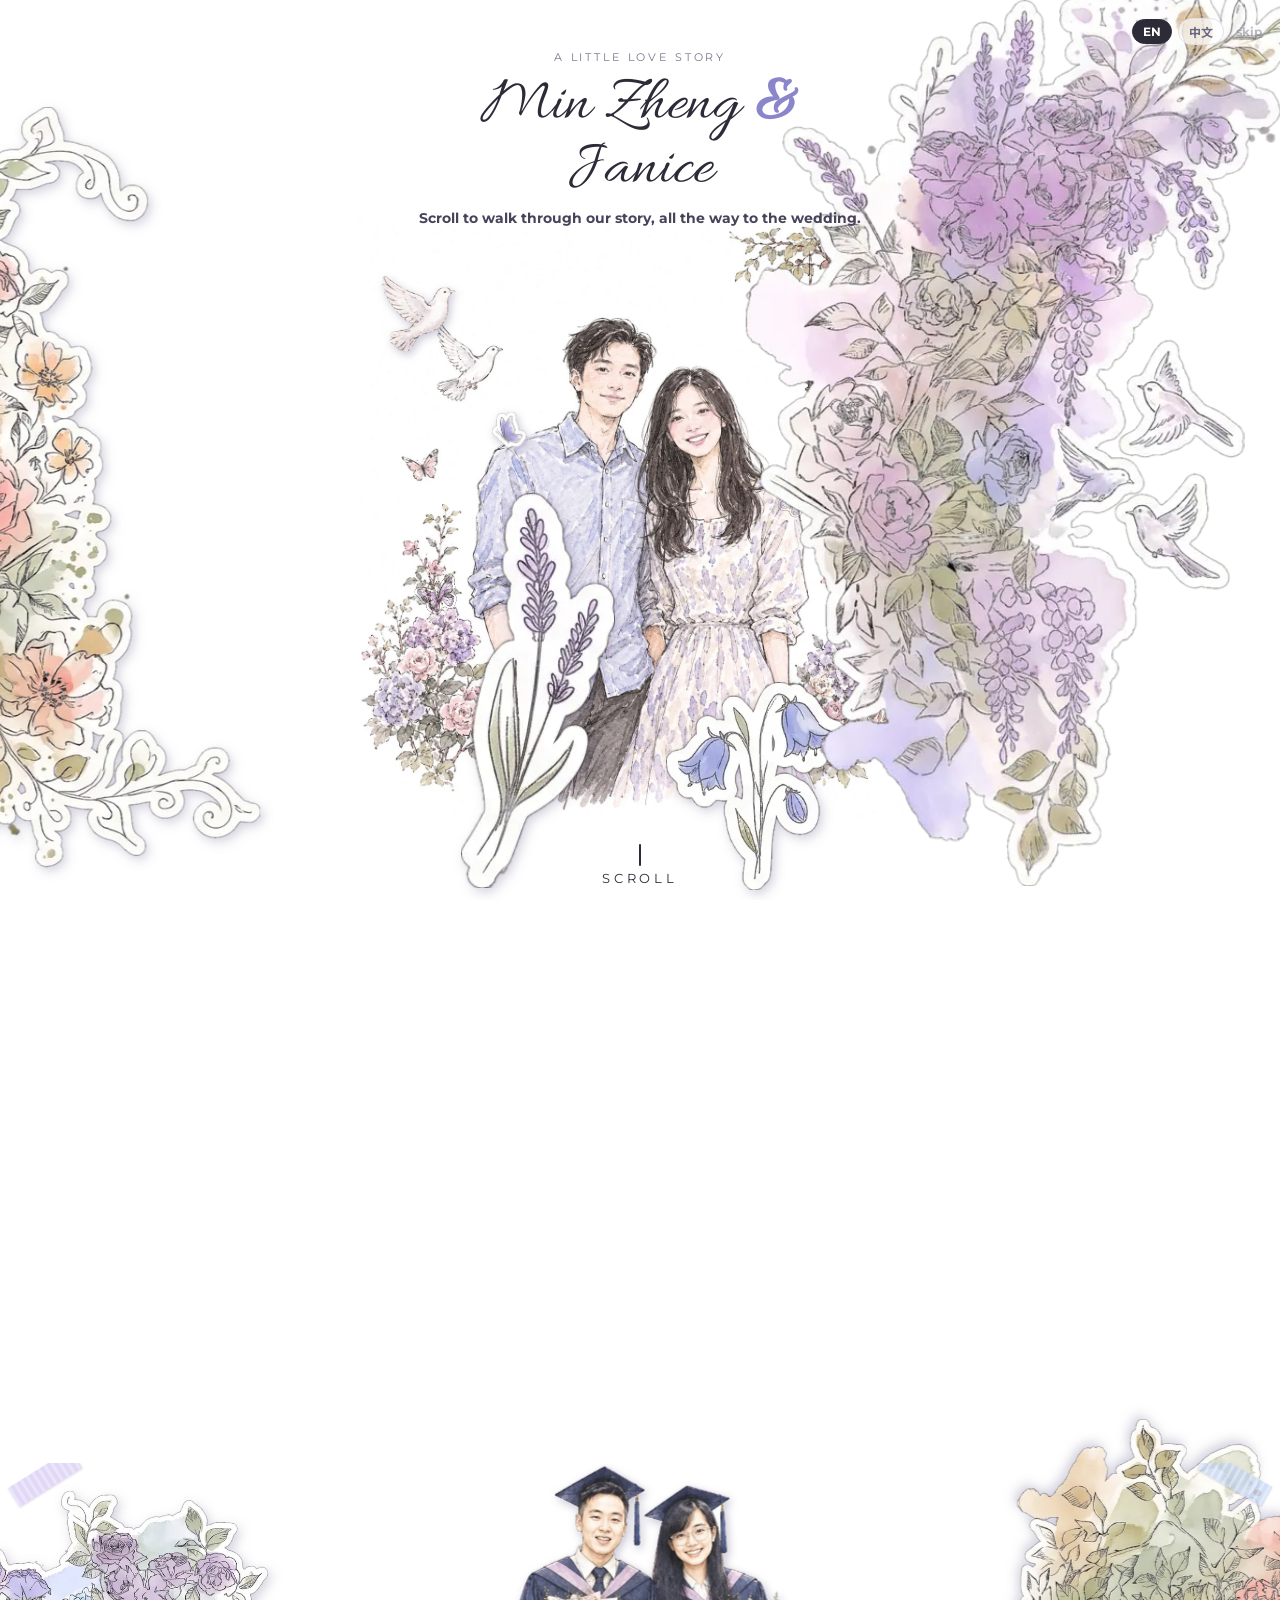
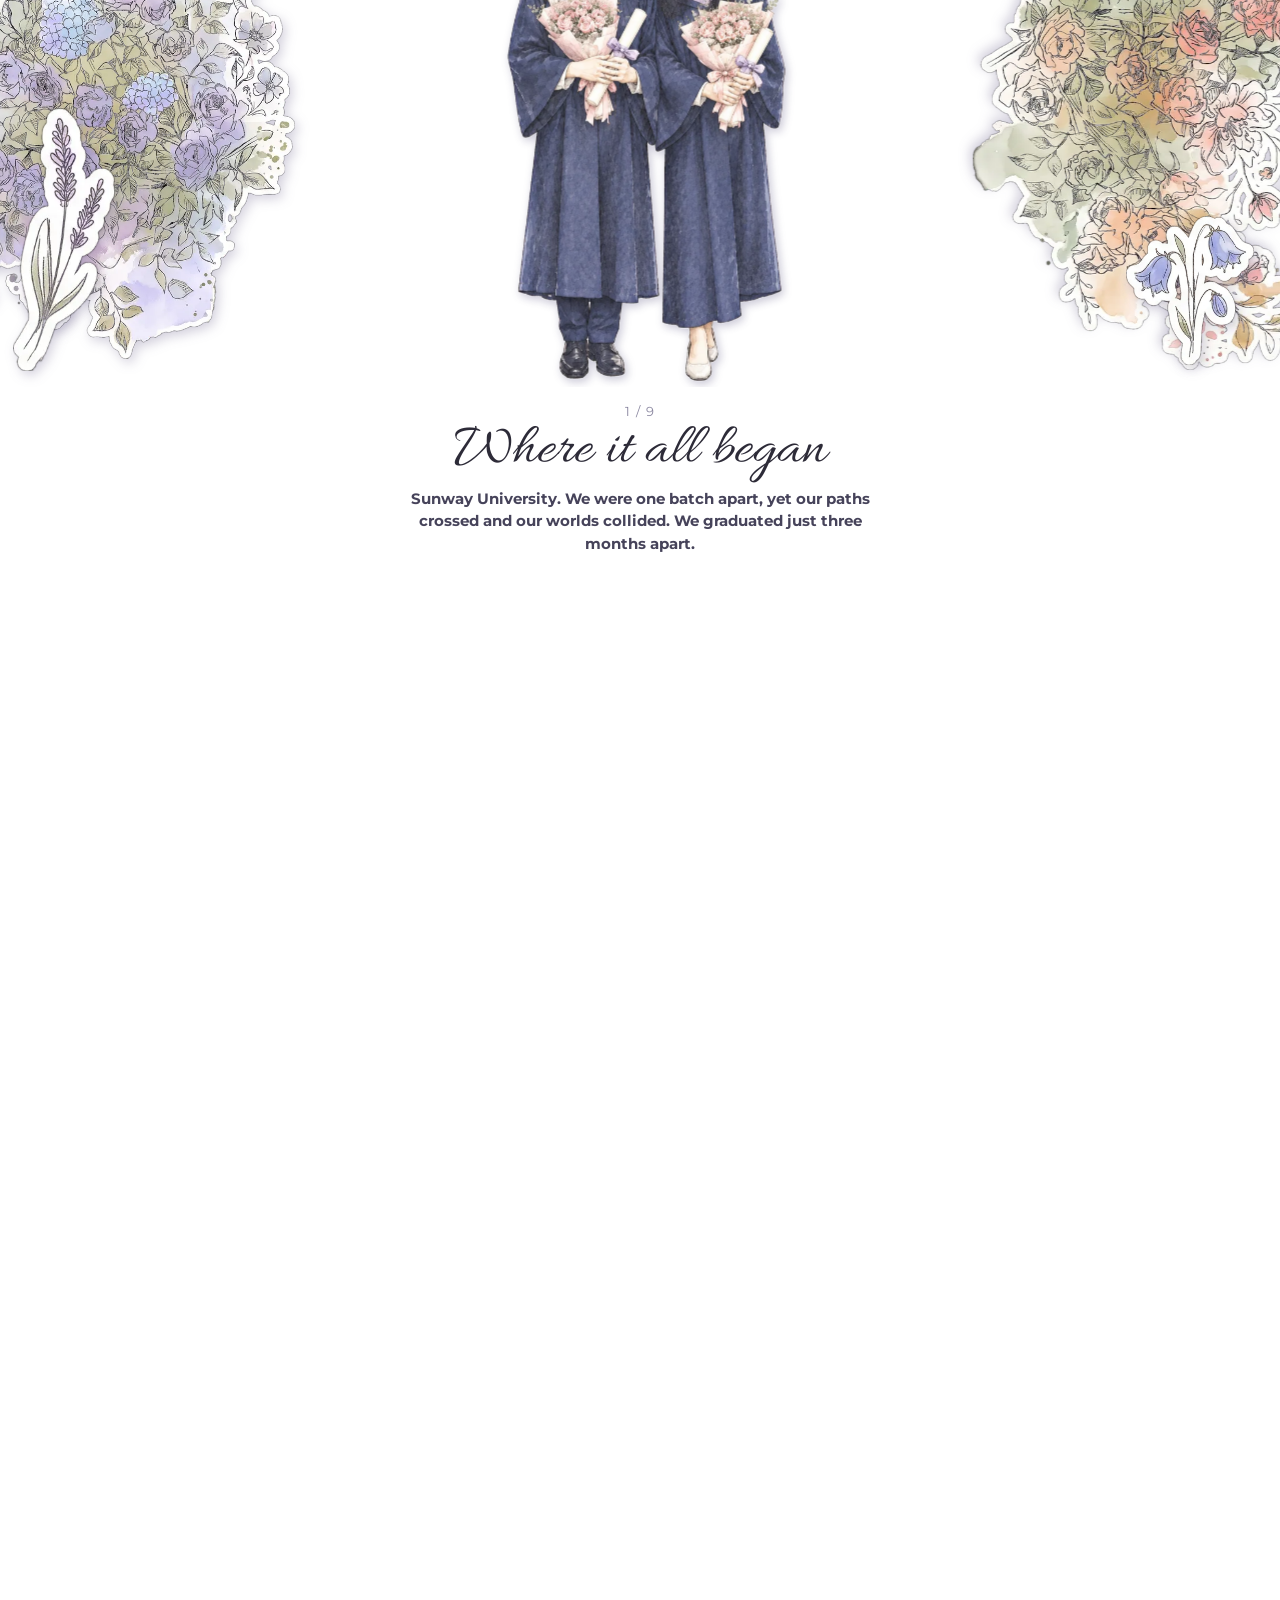
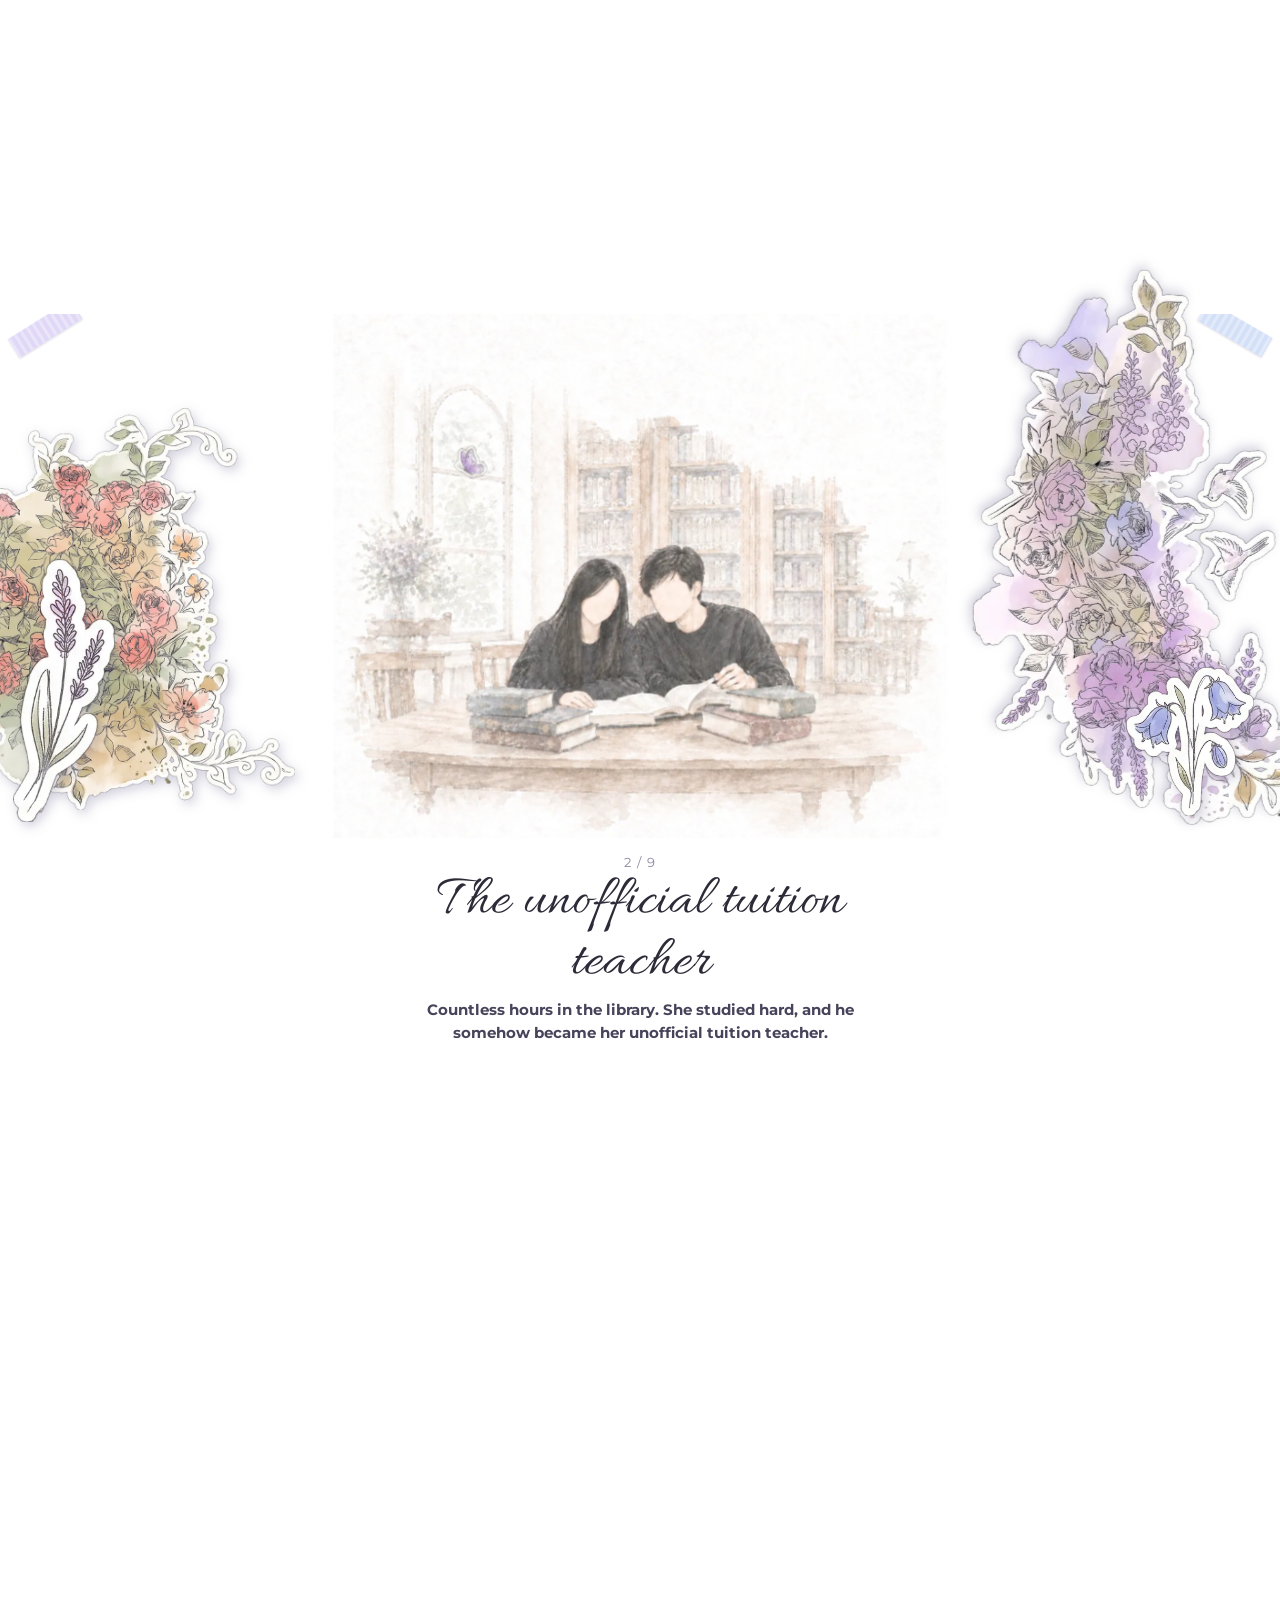
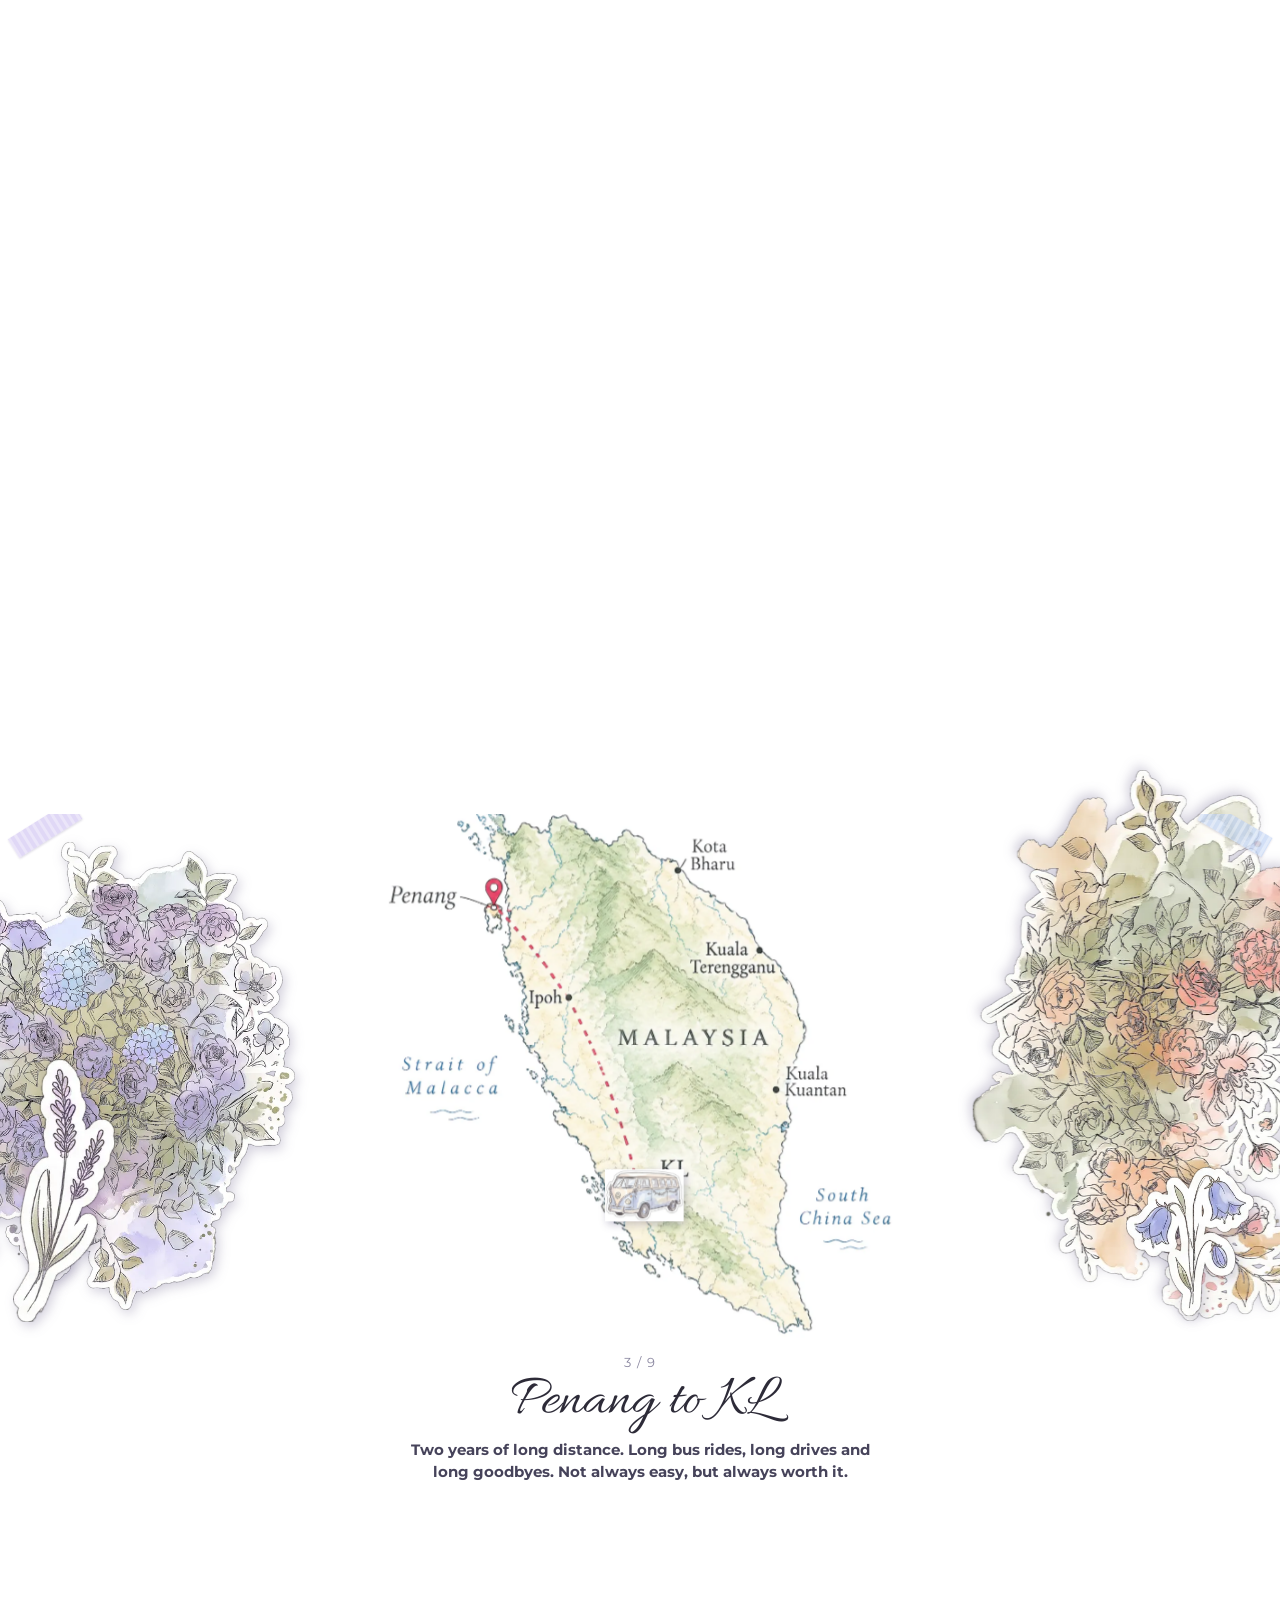
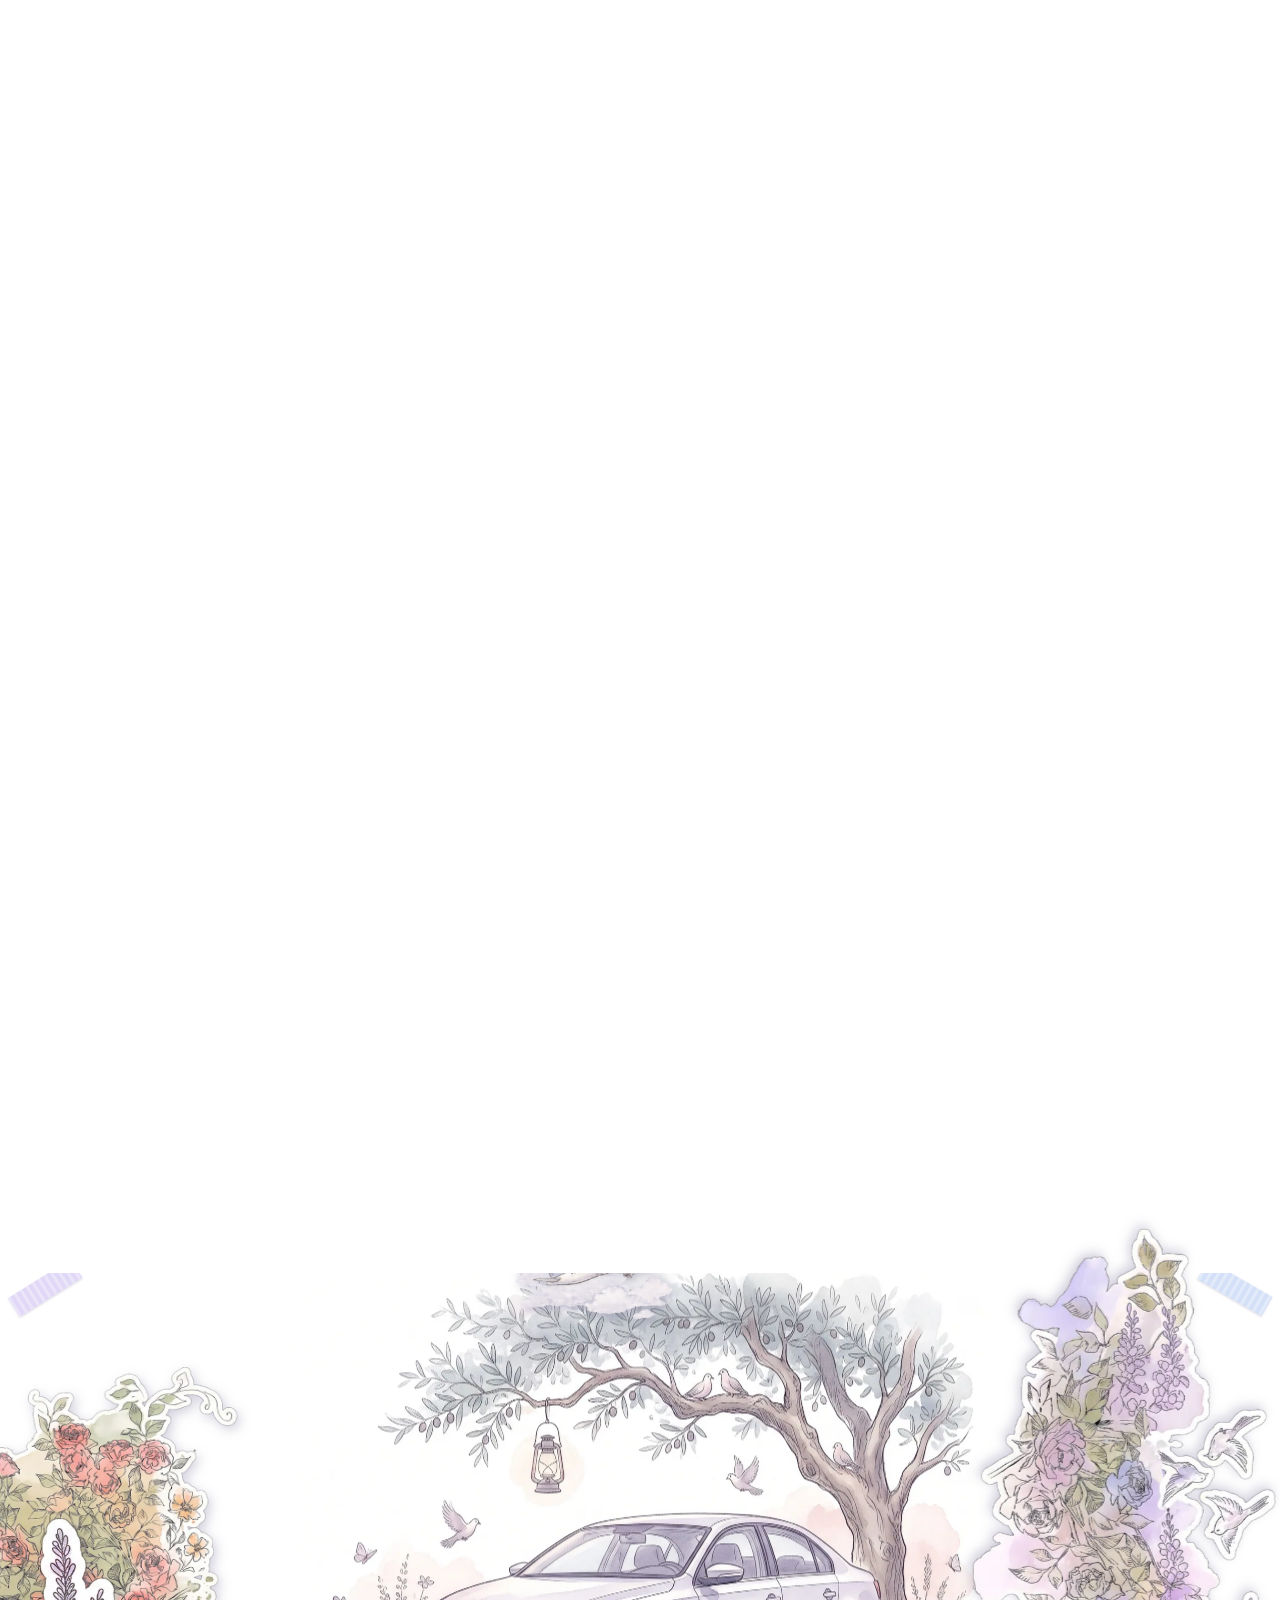
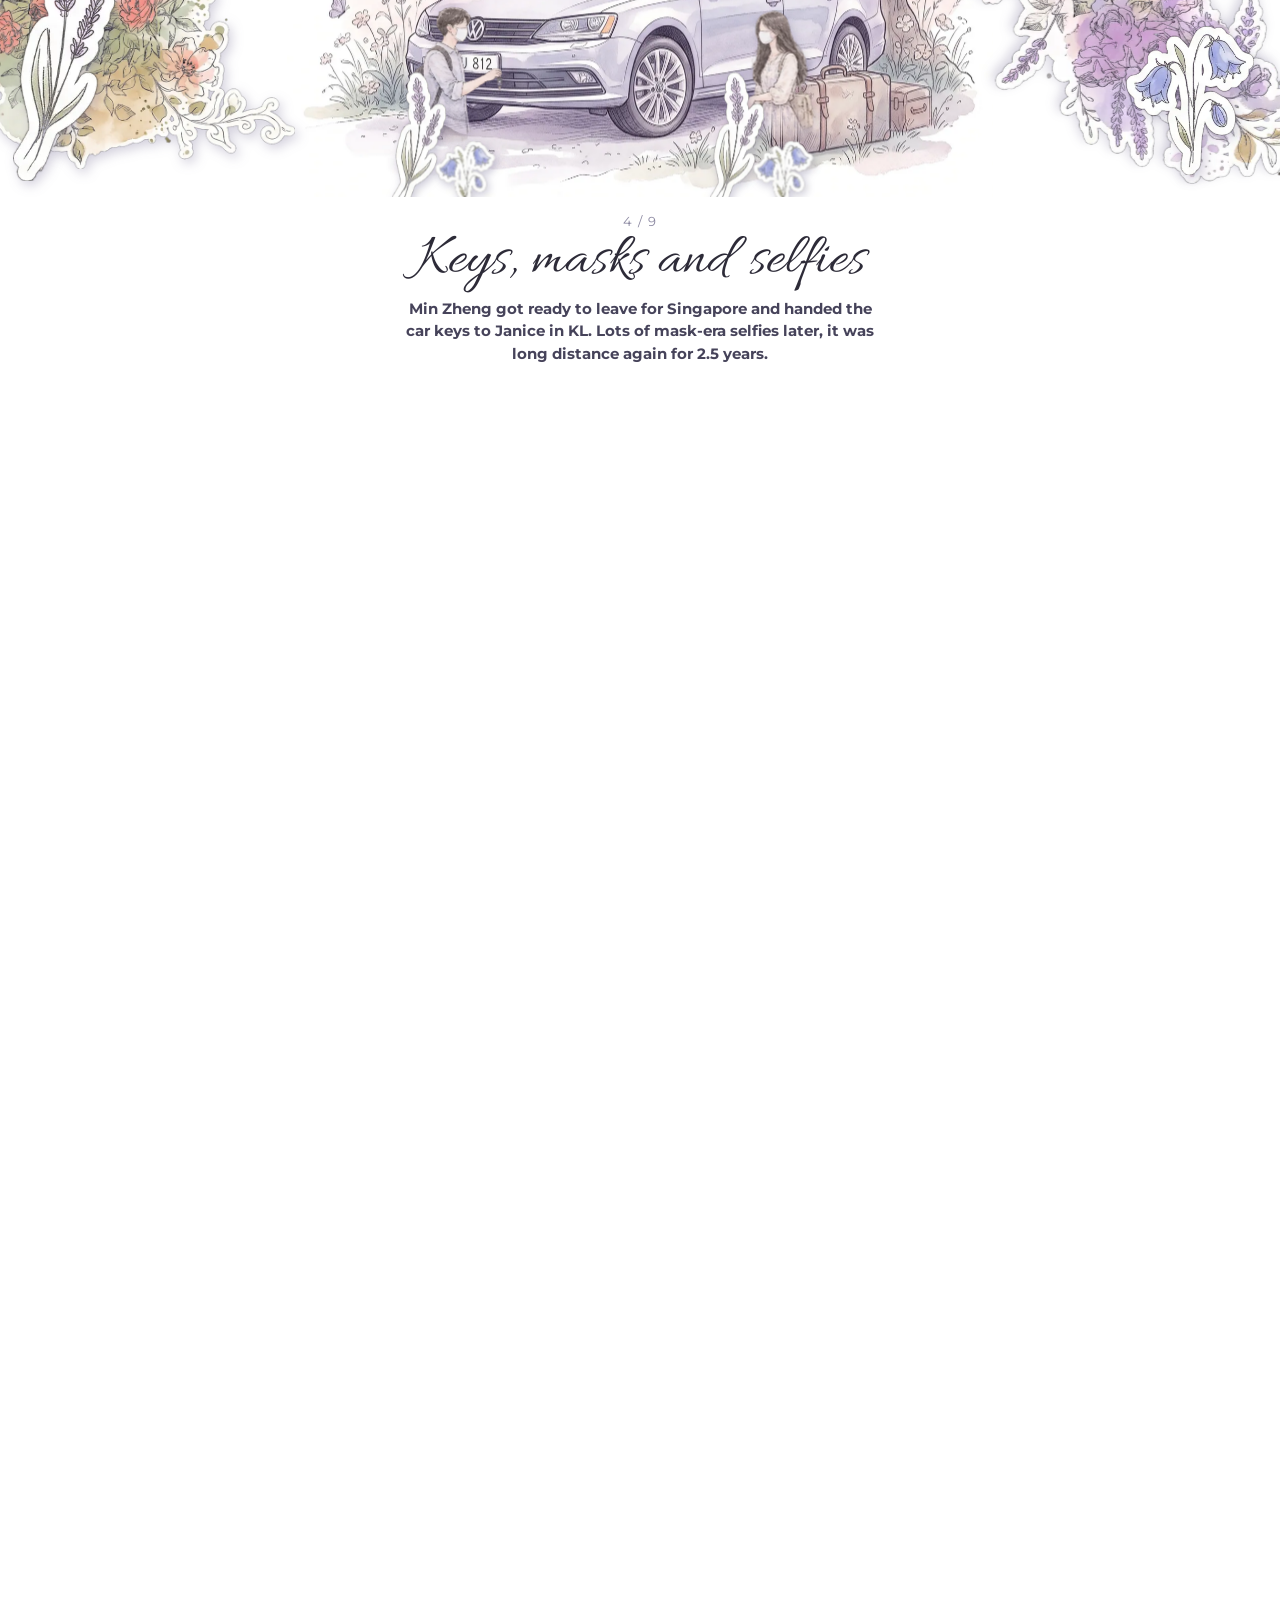
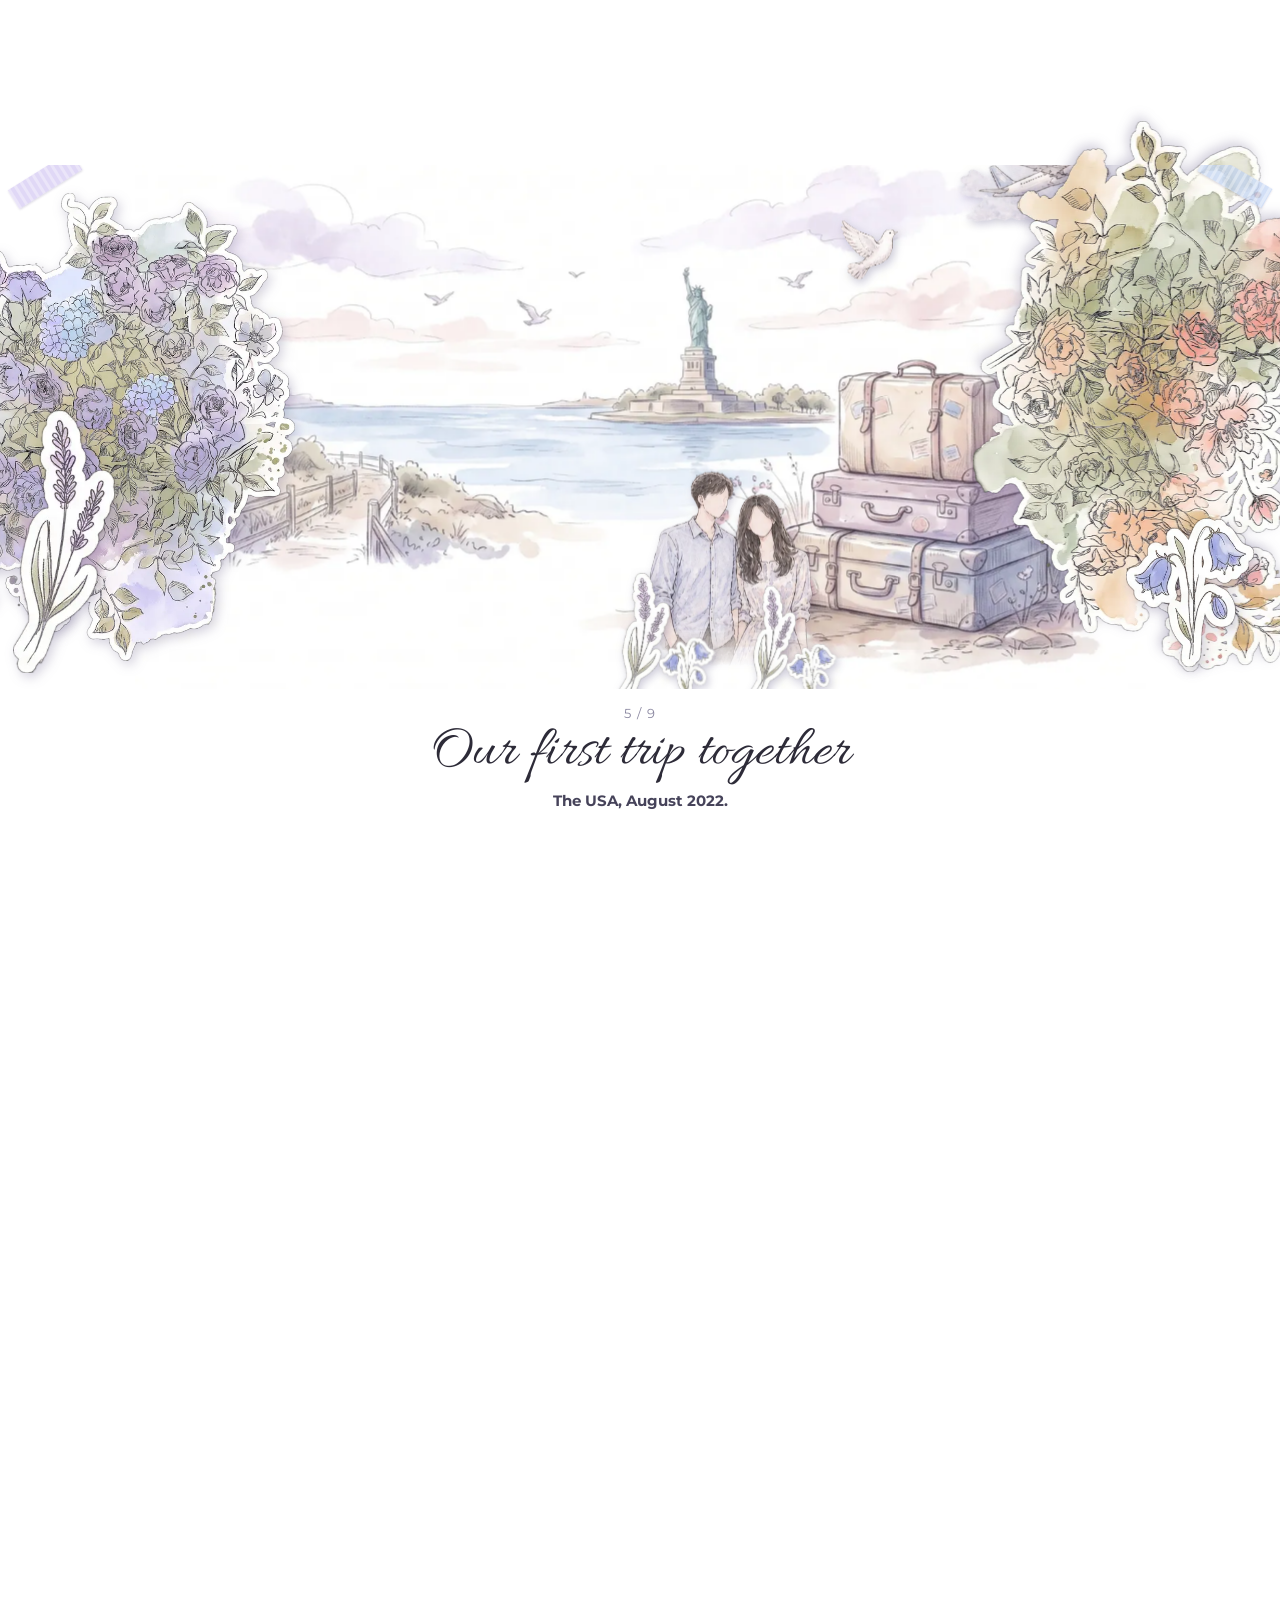
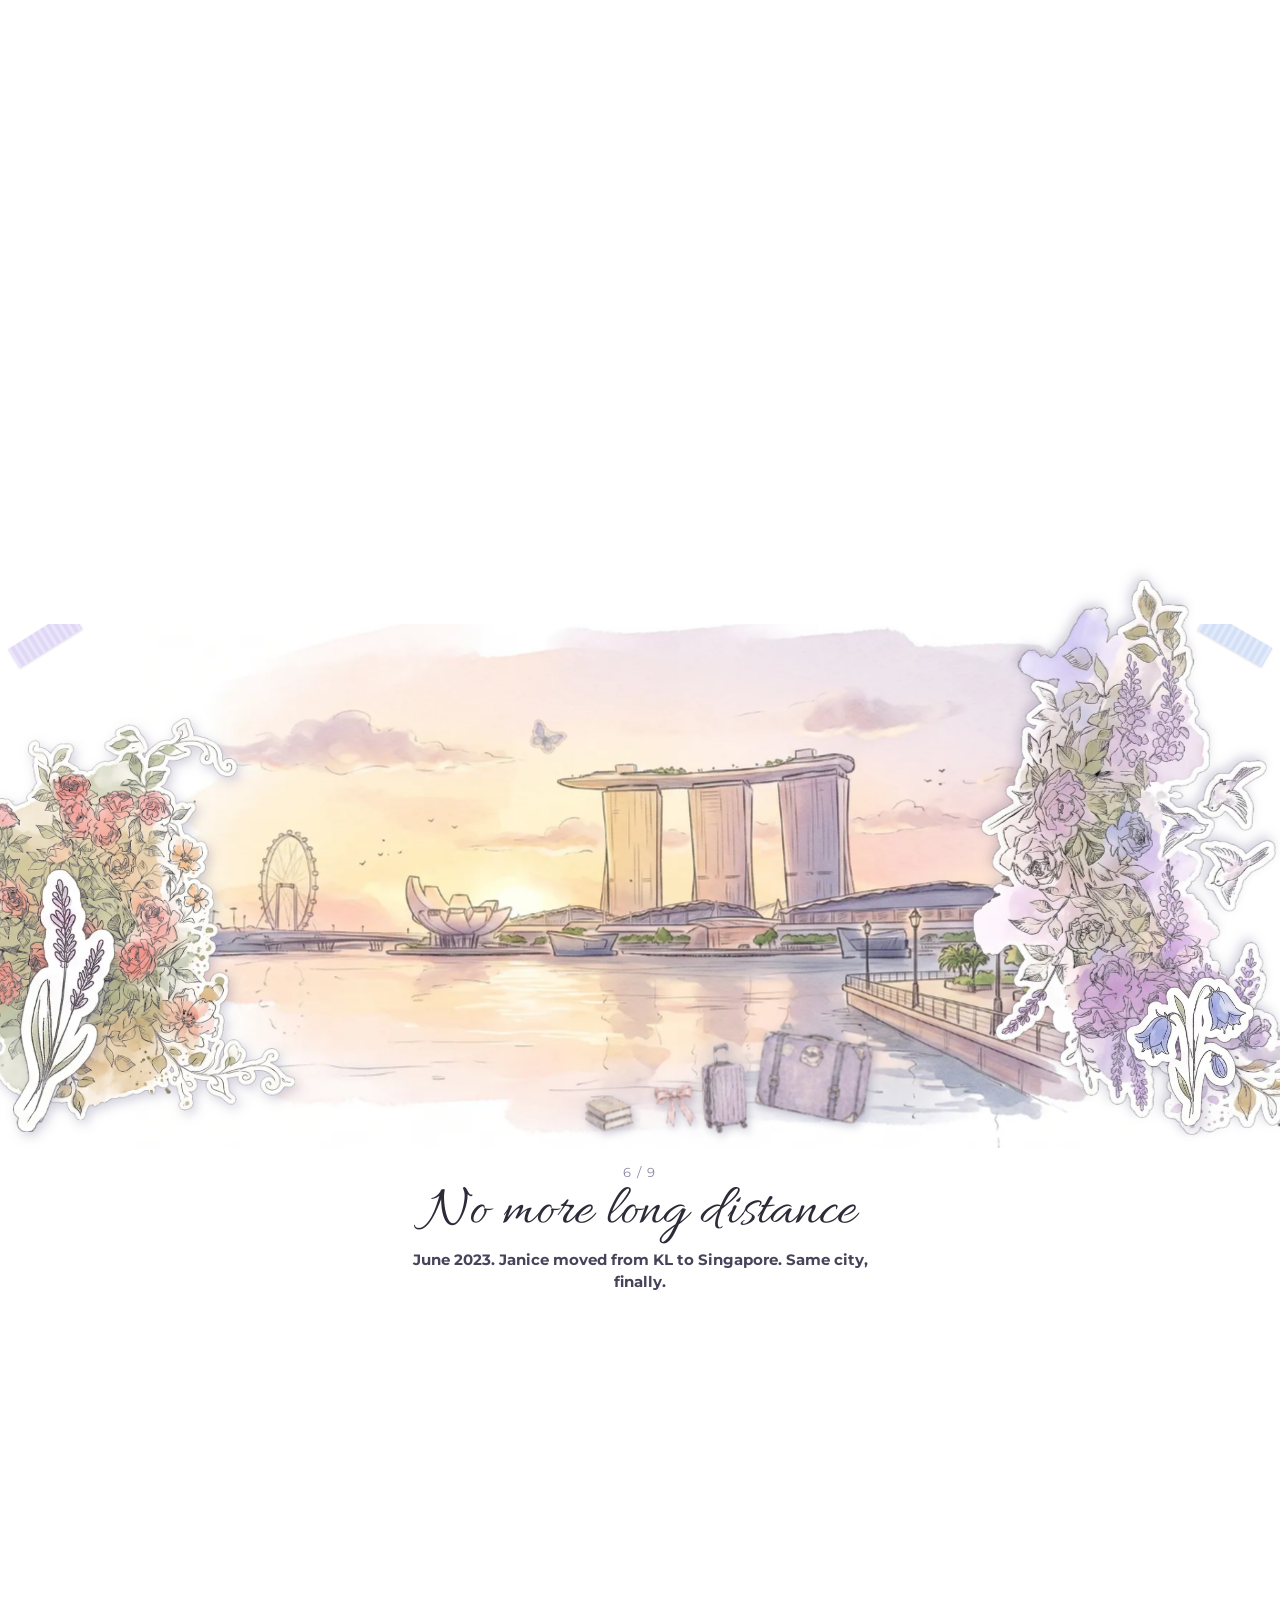
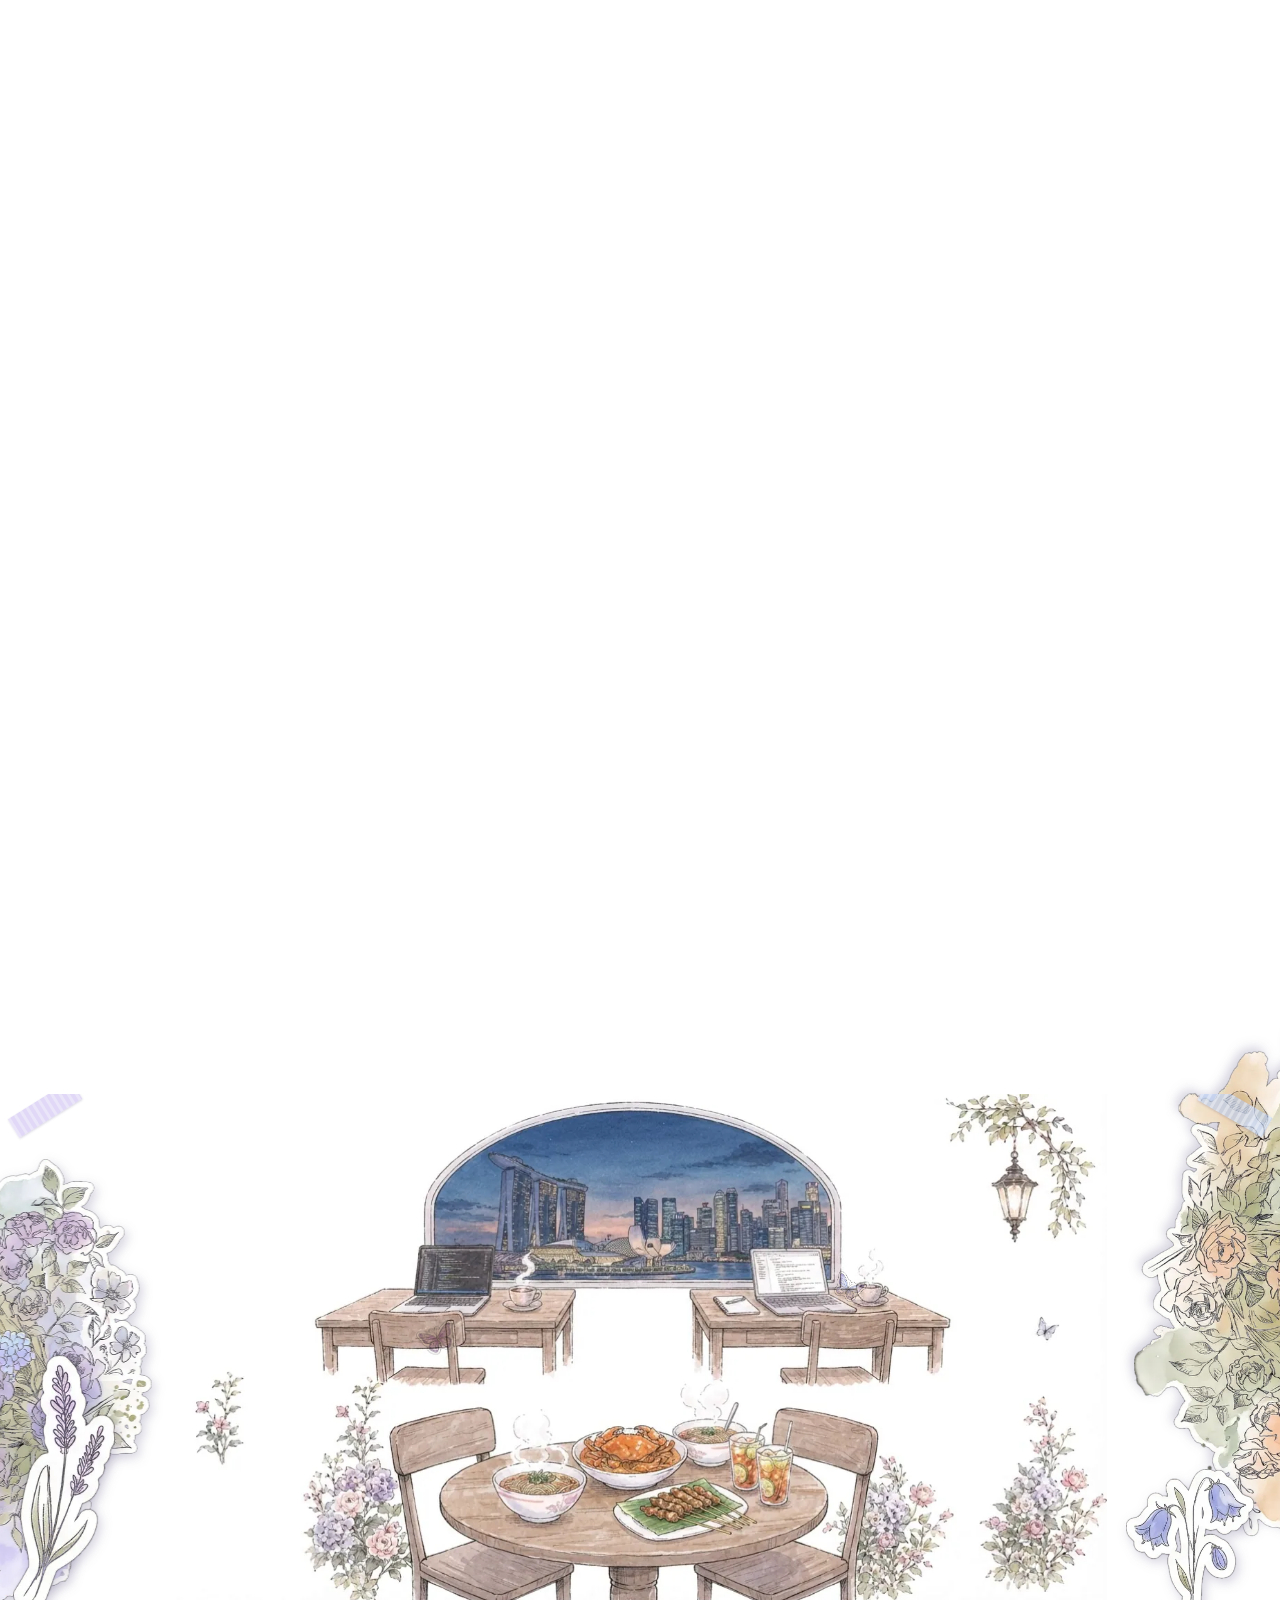
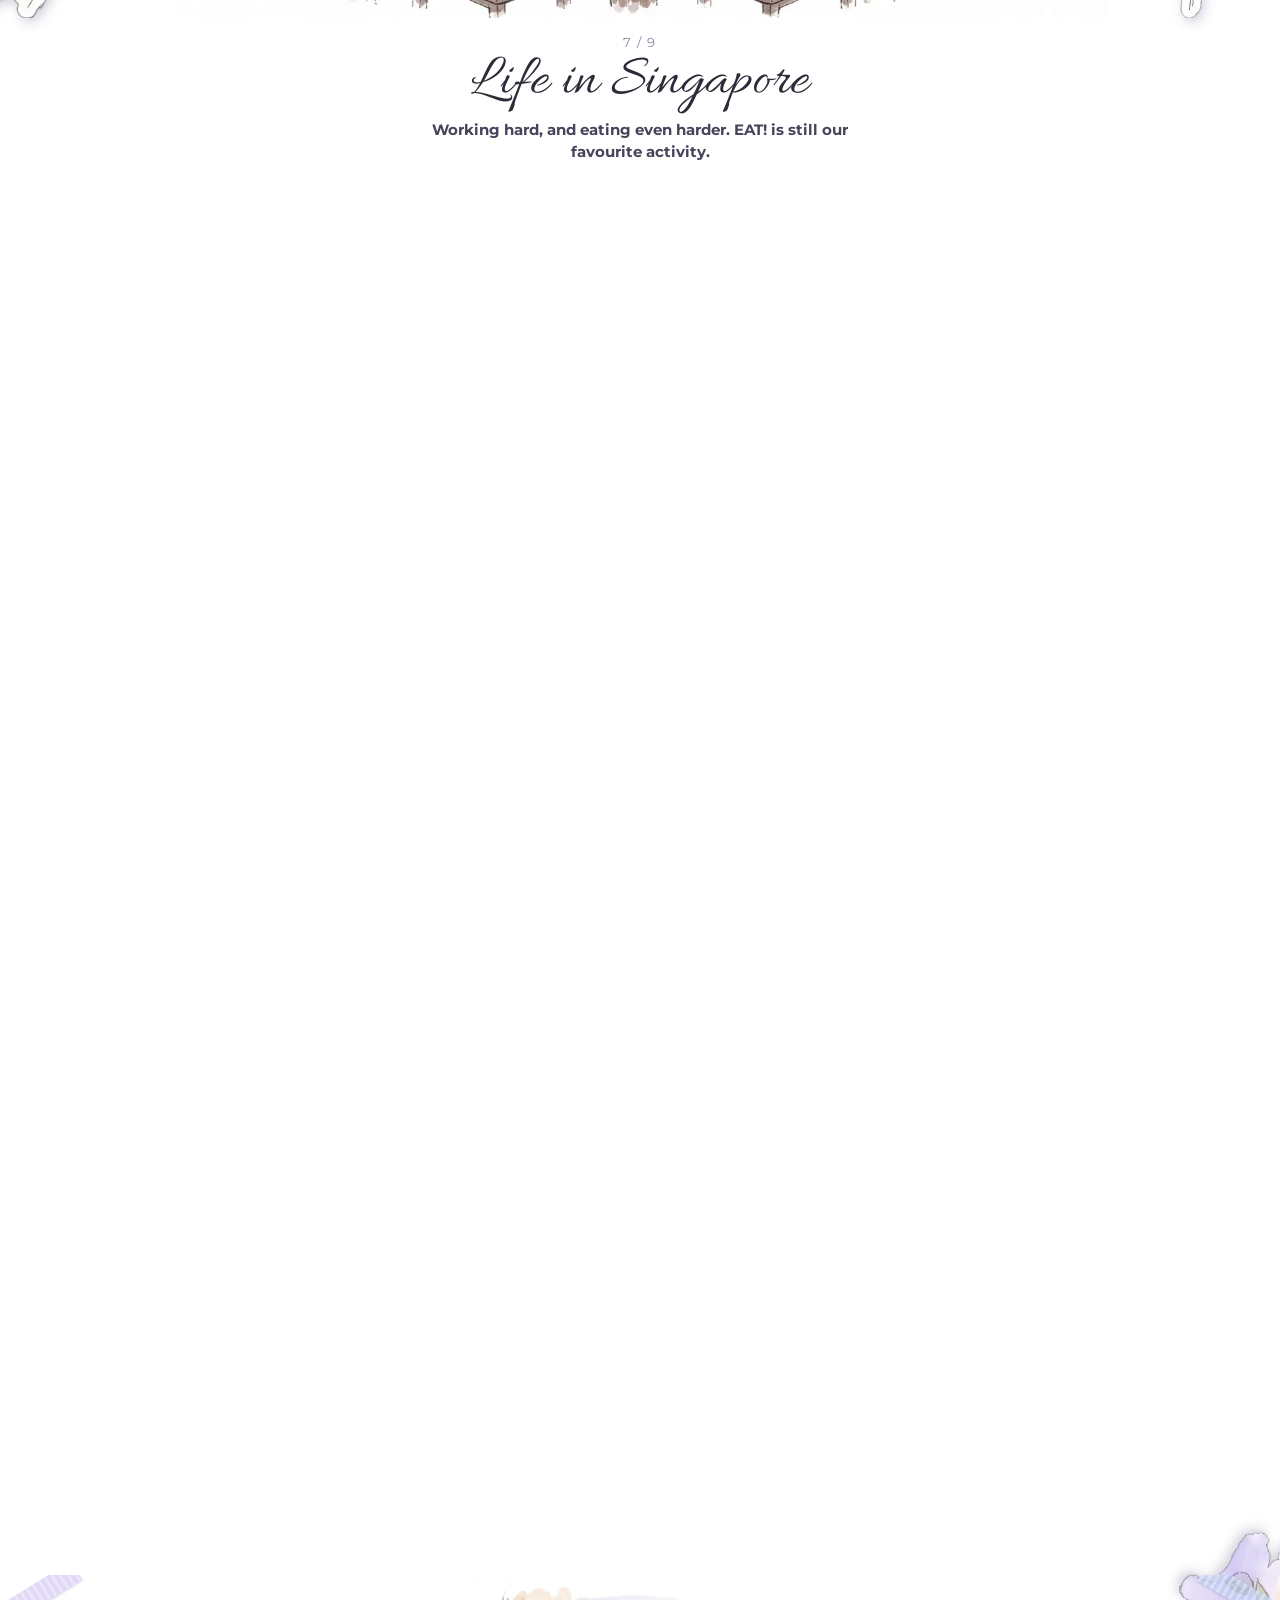
==== commit ae9e39e1: "Restyle story: portrait scenes shown whole, collage transitions, new fonts, corner foliage, sticker " ====
--- a/index.html
+++ b/index.html
@@ -7,7 +7,7 @@
   <title>Min Zheng &amp; Janice - 28 Nov 2026</title>
   <link rel="preconnect" href="https://fonts.googleapis.com">
   <link rel="preconnect" href="https://fonts.gstatic.com" crossorigin>
-  <link href="https://fonts.googleapis.com/css2?family=Great+Vibes&family=Noto+Serif+SC:wght@400;600&display=swap" rel="stylesheet">
+  <link href="https://fonts.googleapis.com/css2?family=Allura&family=Montserrat:wght@700&family=Noto+Sans+SC:wght@500;700&family=Noto+Serif+SC:wght@600&display=swap" rel="stylesheet">
   <link rel="stylesheet" href="styles.css">
   <link rel="stylesheet" href="story.css">
 </head>
--- a/styles.css
+++ b/styles.css
@@ -1,3 +1,4 @@
+@font-face { font-family: "Brittany Signature"; src: local("Brittany Signature"), url("fonts/BrittanySignature.woff2") format("woff2"), url("fonts/BrittanySignature.ttf") format("truetype"); font-display: swap; }
 :root {
   --bg: #fbf9fe;
   --paper: #ffffff;
@@ -9,9 +10,9 @@
   --ok: #3f7d6d;
   --warn: #b5683a;
   --blue: #6f90cc;
-  --script: "Great Vibes", "Noto Serif SC", cursive;
-  --serif: "Times New Roman", Times, "Noto Serif SC", serif;
-  --sans: "Times New Roman", Times, "Noto Serif SC", serif;
+  --script: "Brittany Signature", "Allura", "Noto Serif SC", cursive;
+  --serif: "Montserrat", "Noto Sans SC", system-ui, sans-serif;
+  --sans: "Montserrat", "Noto Sans SC", system-ui, sans-serif;
 }
 :root[data-mode="night"] {
   --bg: #14132b;
@@ -330,3 +331,24 @@
 .hero { padding-bottom: 54px; }
 .hero .sprig { width: 92px; height: 92px; }
 .wishbubble { border-radius: 6px; } .wishbubble p { font-style: italic; }
+
+/* ---------- fonts: Brittany Signature titles, Montserrat Bold body ---------- */
+body, body * { font-weight: 700; }
+* { font-style: normal !important; }
+html[lang="zh-Hans"] body { font-family: "Montserrat", "Noto Sans SC", system-ui, sans-serif; }
+body { font-size: 15px; line-height: 1.6; }
+h1, h2, .brand, .quick b, .count b, .next .when, .winhead, .score, .hero h1, .hero .date, .session-head h2, .card h2 { font-weight: 400; }
+h3 { font-weight: 700; font-size: 17px; }
+.hero h1 { font-size: 76px; } .card h2 { font-size: 40px; } .session-head h2 { font-size: 44px; } .brand { font-size: 36px; }
+.hero .date { font-family: var(--script); font-size: 30px; }
+html[lang="zh-Hans"] .hero .date { font-family: "Noto Sans SC", sans-serif; font-size: 18px; font-weight: 700; }
+.quick b { font-size: 32px; } .count b { font-size: 36px; } .next .when { font-size: 34px; }
+.tabs a { font-size: 11px; letter-spacing: 0; }
+.btn { font-size: 12.5px; padding: 9px 15px; }
+.search { font-size: 15px; }
+.agenda .t { font-size: 15px; } .agenda .who { font-size: 13px; } .agenda .songs, .agenda .d { font-size: 12.5px; }
+.opt { font-size: 15px; } .bingo button { font-size: 12.5px; }
+.hero h1 { font-size: 58px; line-height: 1.02; }
+.hero .date { font-size: 24px; }
+.count b { font-size: 30px; } .quick b { font-size: 28px; } .next .when { font-size: 28px; white-space: nowrap; }
+.card h2 { font-size: 36px; } .session-head h2 { font-size: 38px; }
--- a/story.css
+++ b/story.css
@@ -1,12 +1,12 @@
 /* ---------- Scroll story ---------- */
-#story { background: #fffdfb; font-family: "Times New Roman", Times, "Noto Serif SC", serif; color: #2d2b38; }
+#story { background: #fffdfb; font-family: "Montserrat", "Noto Sans SC", system-ui, sans-serif; color: #2d2b38; }
 #story[hidden] { display: none; }
-.sk, #story text { font-family: "Great Vibes", cursive; }
+.sk, #story text { font-family: "Brittany Signature", "Allura", cursive; }
 
 .story-bar { position: fixed; top: 0; left: 0; right: 0; z-index: 20; padding: calc(8px + env(safe-area-inset-top)) 12px 0; pointer-events: none; }
 .bar-fill { height: 1.5px; background: #2d2b38; transform-origin: 0 50%; transform: scaleX(0); }
 .bar-ctl { display: flex; justify-content: flex-end; align-items: center; gap: 6px; margin-top: 8px; pointer-events: auto; }
-.bar-ctl button { border: 0; background: rgba(255, 255, 255, .7); color: #6b6880; font: 13px "Times New Roman", serif; border: 1px solid #e0dcee; padding: 4px 10px; border-radius: 999px; }
+.bar-ctl button { border: 0; background: rgba(255, 255, 255, .7); color: #6b6880; font: 13px "Montserrat", "Noto Sans SC", system-ui, sans-serif; border: 1px solid #e0dcee; padding: 4px 10px; border-radius: 999px; }
 .bar-ctl button.on { background: #2d2b38; color: #fff; border-color: #2d2b38; }
 .bar-ctl .skip { background: none; border: 0; opacity: .45; text-decoration: underline; padding: 4px 6px; font-size: 12px; }
 
@@ -15,24 +15,24 @@
 .chap .stage { position: sticky; top: 0; height: 100vh; height: 100svh; overflow: hidden; display: flex; flex-direction: column; }
 .scene { flex: 0 0 62%; width: 100%; min-height: 0; margin-top: 34px; }
 .cap { flex: 1; padding: 6px 24px calc(20px + env(safe-area-inset-bottom)); max-width: 520px; margin: 0 auto; text-align: center; opacity: clamp(0, calc(var(--p) * 8), 1); transform: translateY(calc((1 - clamp(0, calc(var(--p) * 8), 1)) * 16px)); }
-.cap .num { font: italic 14px "Times New Roman", serif; letter-spacing: .12em; color: #8a87a0; }
-.cap h2 { font: 400 50px/1.05 "Great Vibes", cursive; color: #2d2b38; margin: 2px 0 6px; }
+.cap .num { font: italic 14px "Montserrat", "Noto Sans SC", system-ui, sans-serif; letter-spacing: .12em; color: #8a87a0; }
+.cap h2 { font: 400 50px/1.05 "Brittany Signature", "Allura", cursive; color: #2d2b38; margin: 2px 0 6px; }
 html[lang="zh-Hans"] .cap h2 { font-family: "Noto Serif SC", serif; font-weight: 600; font-size: 28px; letter-spacing: .08em; }
 .cap p { margin: 0; font-size: 17.5px; line-height: 1.5; color: #46435a; }
 
 .cover .scene { position: absolute; left: 0; right: 0; bottom: 34px; height: 80%; margin: 0; }
 .cover .cap { position: relative; z-index: 2; flex: none; margin-top: calc(48px + env(safe-area-inset-top)); opacity: 1; transform: none; }
-.cover .eyebrow { font: 14px "Times New Roman", serif; letter-spacing: .3em; text-transform: uppercase; color: #7a7790; }
-.cover h1 { font: 400 66px/1 "Great Vibes", cursive; color: #2d2b38; margin: 10px 0 6px; }
+.cover .eyebrow { font: 14px "Montserrat", "Noto Sans SC", system-ui, sans-serif; letter-spacing: .3em; text-transform: uppercase; color: #7a7790; }
+.cover h1 { font: 400 66px/1 "Brittany Signature", "Allura", cursive; color: #2d2b38; margin: 10px 0 6px; }
 .cover h1 i { color: #8b86c9; font-style: normal; }
 html[lang="zh-Hans"] .cover h1 { font-family: "Noto Serif SC", serif; font-weight: 600; font-size: 38px; letter-spacing: .06em; }
 .cover .cap p { font-size: 17px; font-style: italic; color: #6b6880; }
-.scrollcue { position: absolute; bottom: calc(14px + env(safe-area-inset-bottom)); left: 0; right: 0; text-align: center; font: 13px "Times New Roman", serif; letter-spacing: .3em; text-transform: uppercase; color: #2d2b38; z-index: 3; opacity: calc(1 - var(--p) * 6); }
+.scrollcue { position: absolute; bottom: calc(14px + env(safe-area-inset-bottom)); left: 0; right: 0; text-align: center; font: 13px "Montserrat", "Noto Sans SC", system-ui, sans-serif; letter-spacing: .3em; text-transform: uppercase; color: #2d2b38; z-index: 3; opacity: calc(1 - var(--p) * 6); }
 .scrollcue span { display: block; margin: 0 auto 4px; width: 2px; height: 22px; background: #2d2b38; border-radius: 1px; transform-origin: top; animation: cue 1.6s ease-in-out infinite; }
 @keyframes cue { 0%, 100% { transform: scaleY(.3); opacity: .4; } 50% { transform: scaleY(1); opacity: 1; } }
 
-.enter { margin-top: 14px; border: 1px solid #2d2b38; background: #2d2b38; color: #fff; font: 500 15px "Times New Roman", serif; letter-spacing: .14em; text-transform: uppercase; padding: 13px 30px; border-radius: 999px; opacity: clamp(0, calc((var(--p) - .8) * 8), 1); pointer-events: none; }
-.chap.on .enter { margin-top: 14px; border: 1px solid #2d2b38; background: #2d2b38; color: #fff; font: 500 15px "Times New Roman", serif; letter-spacing: .14em; text-transform: uppercase; padding: 13px 30px; border-radius: 999px; opacity: clamp(0, calc((var(--p) - .8) * 8), 1); pointer-events: none; }
+.enter { margin-top: 14px; border: 1px solid #2d2b38; background: #2d2b38; color: #fff; font: 500 15px "Montserrat", "Noto Sans SC", system-ui, sans-serif; letter-spacing: .14em; text-transform: uppercase; padding: 13px 30px; border-radius: 999px; opacity: clamp(0, calc((var(--p) - .8) * 8), 1); pointer-events: none; }
+.chap.on .enter { margin-top: 14px; border: 1px solid #2d2b38; background: #2d2b38; color: #fff; font: 500 15px "Montserrat", "Noto Sans SC", system-ui, sans-serif; letter-spacing: .14em; text-transform: uppercase; padding: 13px 30px; border-radius: 999px; opacity: clamp(0, calc((var(--p) - .8) * 8), 1); pointer-events: none; }
 .enter:active { transform: scale(.97); }
 
 /* ambient loops only run while the chapter is on screen */
@@ -128,7 +128,7 @@
 .v-plane .c3 { width: 70vw; left: 8vw; bottom: 8%; transform: translateX(calc(var(--t) * 30vw)); }
 .v-plane .c4 { width: 90vw; right: 0; bottom: 22%; transform: translateX(calc(var(--t) * 18vw)); }
 .v-plane .jet { position: absolute; left: 0; top: 36%; width: 78vw; max-width: 640px; height: auto; transform: translate3d(calc(-70vw + var(--t) * 190vw), calc(var(--t) * -9vh), 0) rotate(-3deg); filter: drop-shadow(0 10px 14px rgba(60, 80, 120, .18)); }
-.v-plane .elev { position: absolute; left: 16px; top: 52%; padding-left: 10px; border-left: 1.5px solid #2d2b38; font-family: "Times New Roman", serif; color: #2d2b38; line-height: 1.25; }
+.v-plane .elev { position: absolute; left: 16px; top: 52%; padding-left: 10px; border-left: 1.5px solid #2d2b38; font-family: "Montserrat", "Noto Sans SC", system-ui, sans-serif; color: #2d2b38; line-height: 1.25; }
 .v-plane .elev span { display: block; font-size: 11px; letter-spacing: .2em; color: #6b6880; }
 .v-plane .elev b { font-weight: 500; font-size: 18px; letter-spacing: .06em; }
 .deco .bl { top: auto; bottom: calc(38svh - 34px); }
@@ -161,3 +161,34 @@
 .cover .scene.img { order: 1; }
 .cover .scrollcue { z-index: 4; }
 .cap .num { font-family: "Courier New", ui-monospace, monospace; letter-spacing: .12em; font-style: normal; font-size: 13px; color: #8a87a0; }
+
+/* fonts: Brittany Signature titles, Montserrat Bold text */
+#story, #story p, #story button { font-weight: 700; }
+.cap h2, .cover h1, .sk, #story text { font-weight: 400; }
+.cap h2 { font-size: 58px; } .cover h1 { font-size: 74px; }
+.cover .cap.top h1 { font-size: 64px; }
+.cap p { font-size: 14.5px; line-height: 1.55; }
+.cover .cap p { font-size: 14px; }
+.cap .num, .cover .eyebrow, .scrollcue, .enter { font-family: "Montserrat", "Noto Sans SC", sans-serif; }
+.cover .eyebrow { font-size: 11px; letter-spacing: .26em; }
+.enter { font-size: 13px; }
+.bar-ctl button { font-size: 12px; }
+html[lang="zh-Hans"] .cap h2, html[lang="zh-Hans"] .cover h1 { font-family: "Noto Serif SC", serif; font-weight: 600; }
+
+/* portrait crops: the painting sits inside a clipped window */
+.stack > .crop { position: absolute; inset: 0; overflow: hidden; }
+.stack > .crop > .bg { display: block; }
+.scene.img.wide { justify-content: center; }
+
+/* smaller corner foliage so it frames the painting without hiding the people */
+.deco .bl { width: 32%; left: -9%; }
+.deco .tr { width: 36%; right: -12%; }
+.deco .lav { width: 8%; left: 1%; }
+.deco .blu { width: 10%; right: 2%; }
+
+/* paintings are shown whole; painting + caption are centred together with no empty gap */
+.imgc:not(.cover) .stage { justify-content: center; padding-top: 38px; }
+.imgc:not(.cover) .scene.img { margin-top: 0; flex: 0 0 auto; }
+.imgc:not(.cover) .cap { flex: 0 0 auto; padding-top: 16px; }
+.deco .bl, .deco .lav, .deco .blu { bottom: var(--sbb, calc(38svh - 34px)); }
+.deco .tr { top: calc(var(--sbt, 34px) - 70px); }
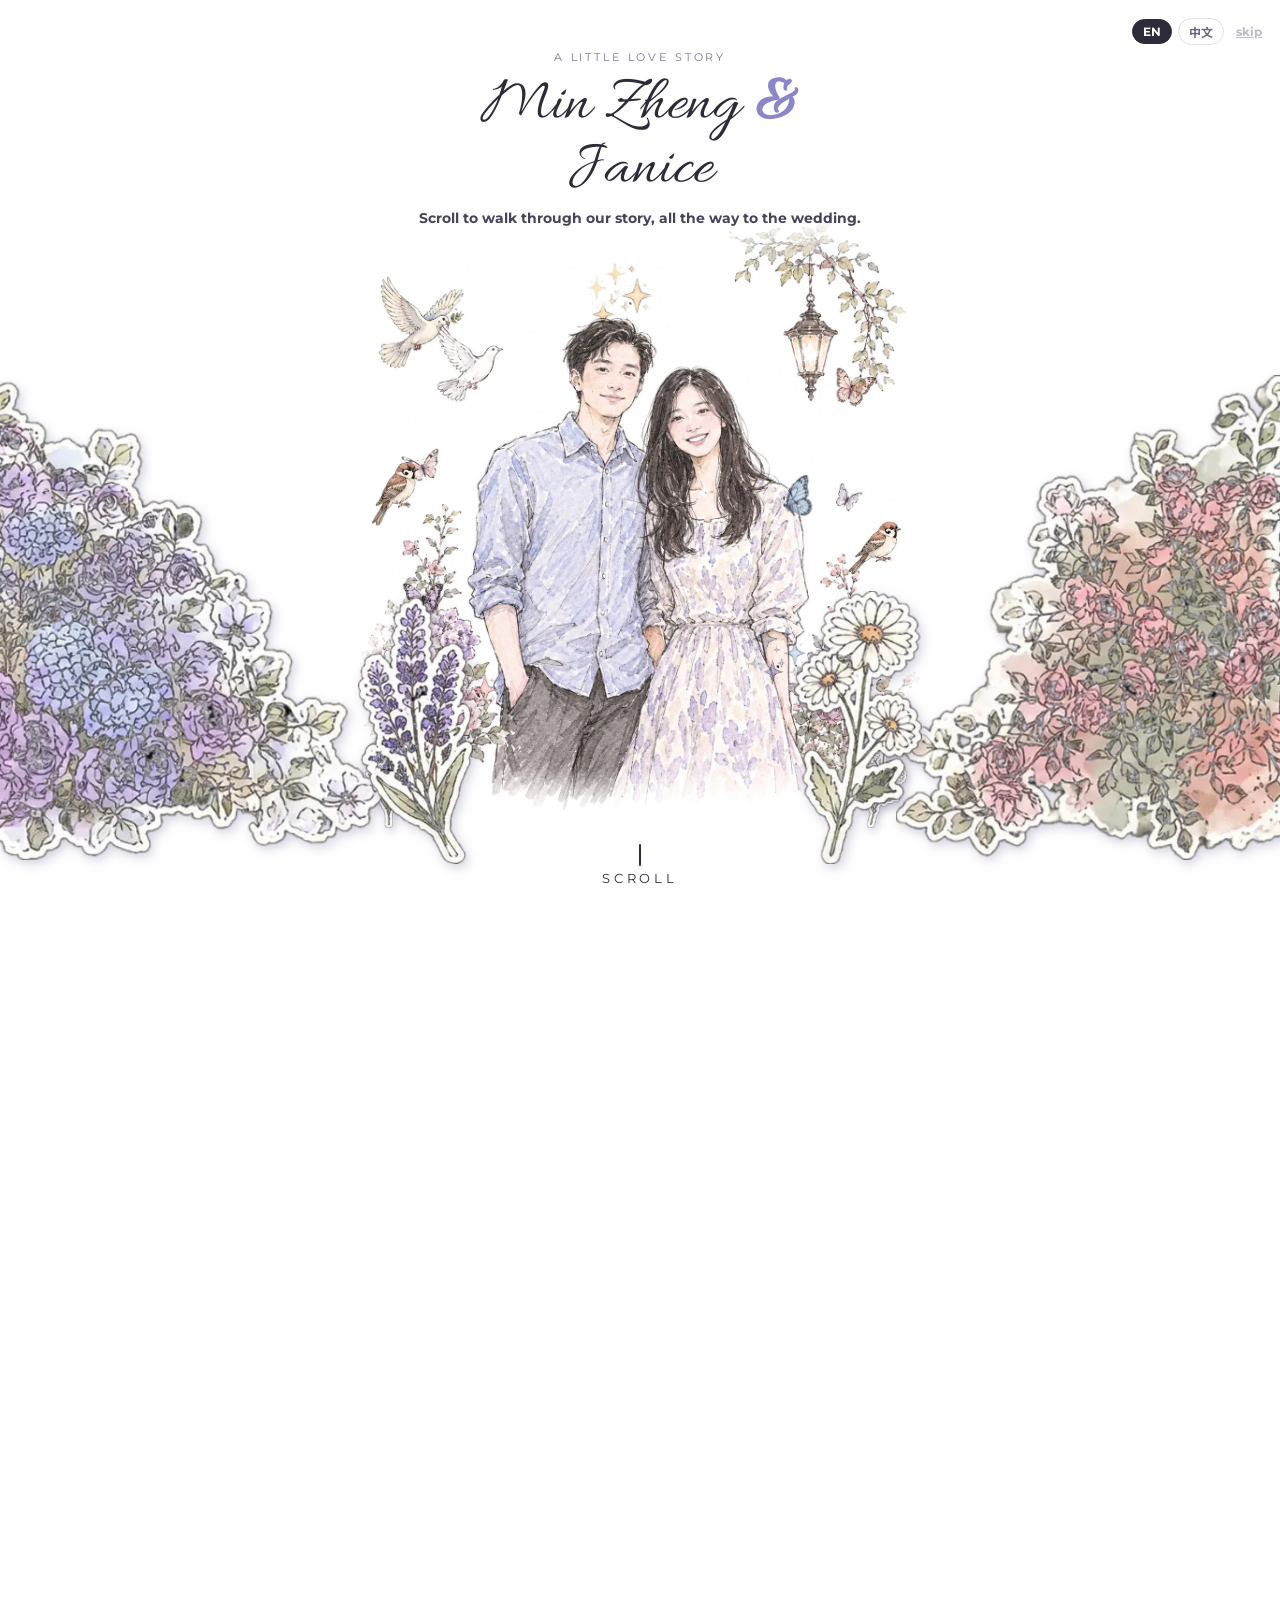
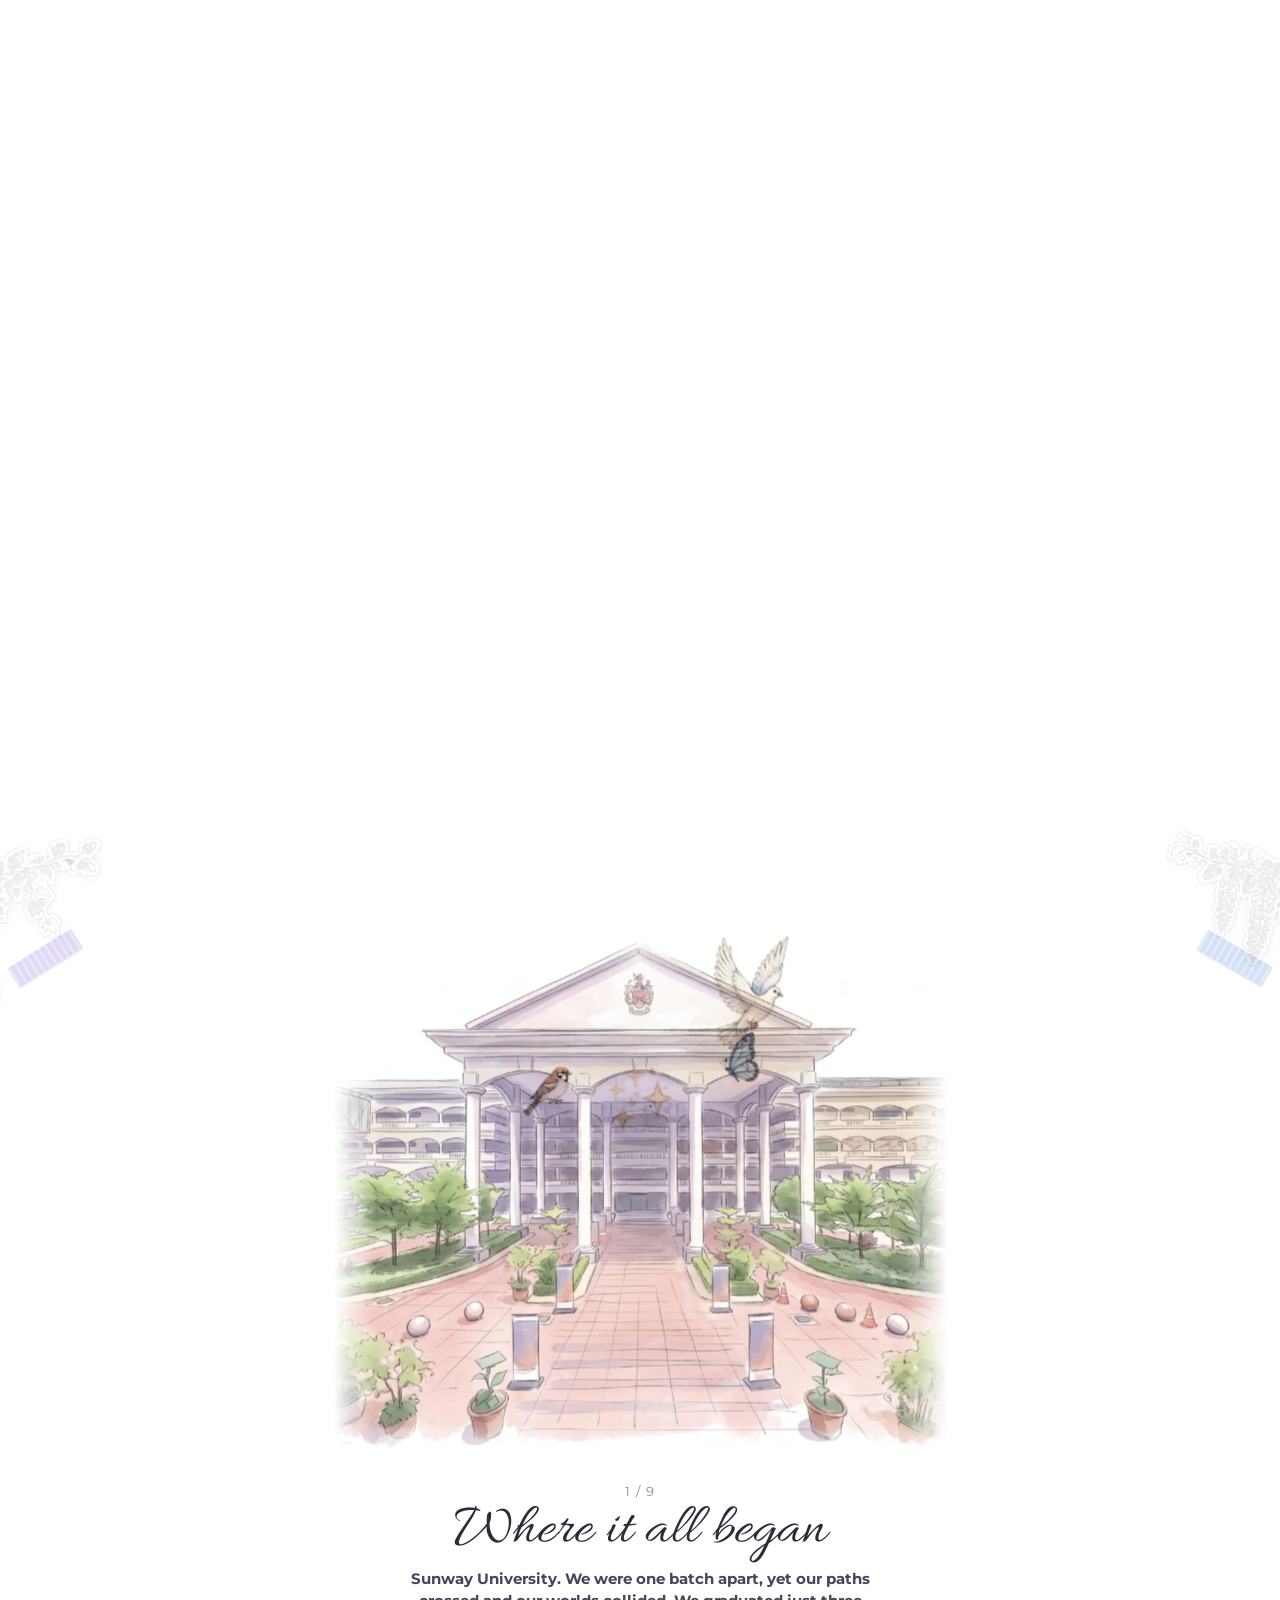
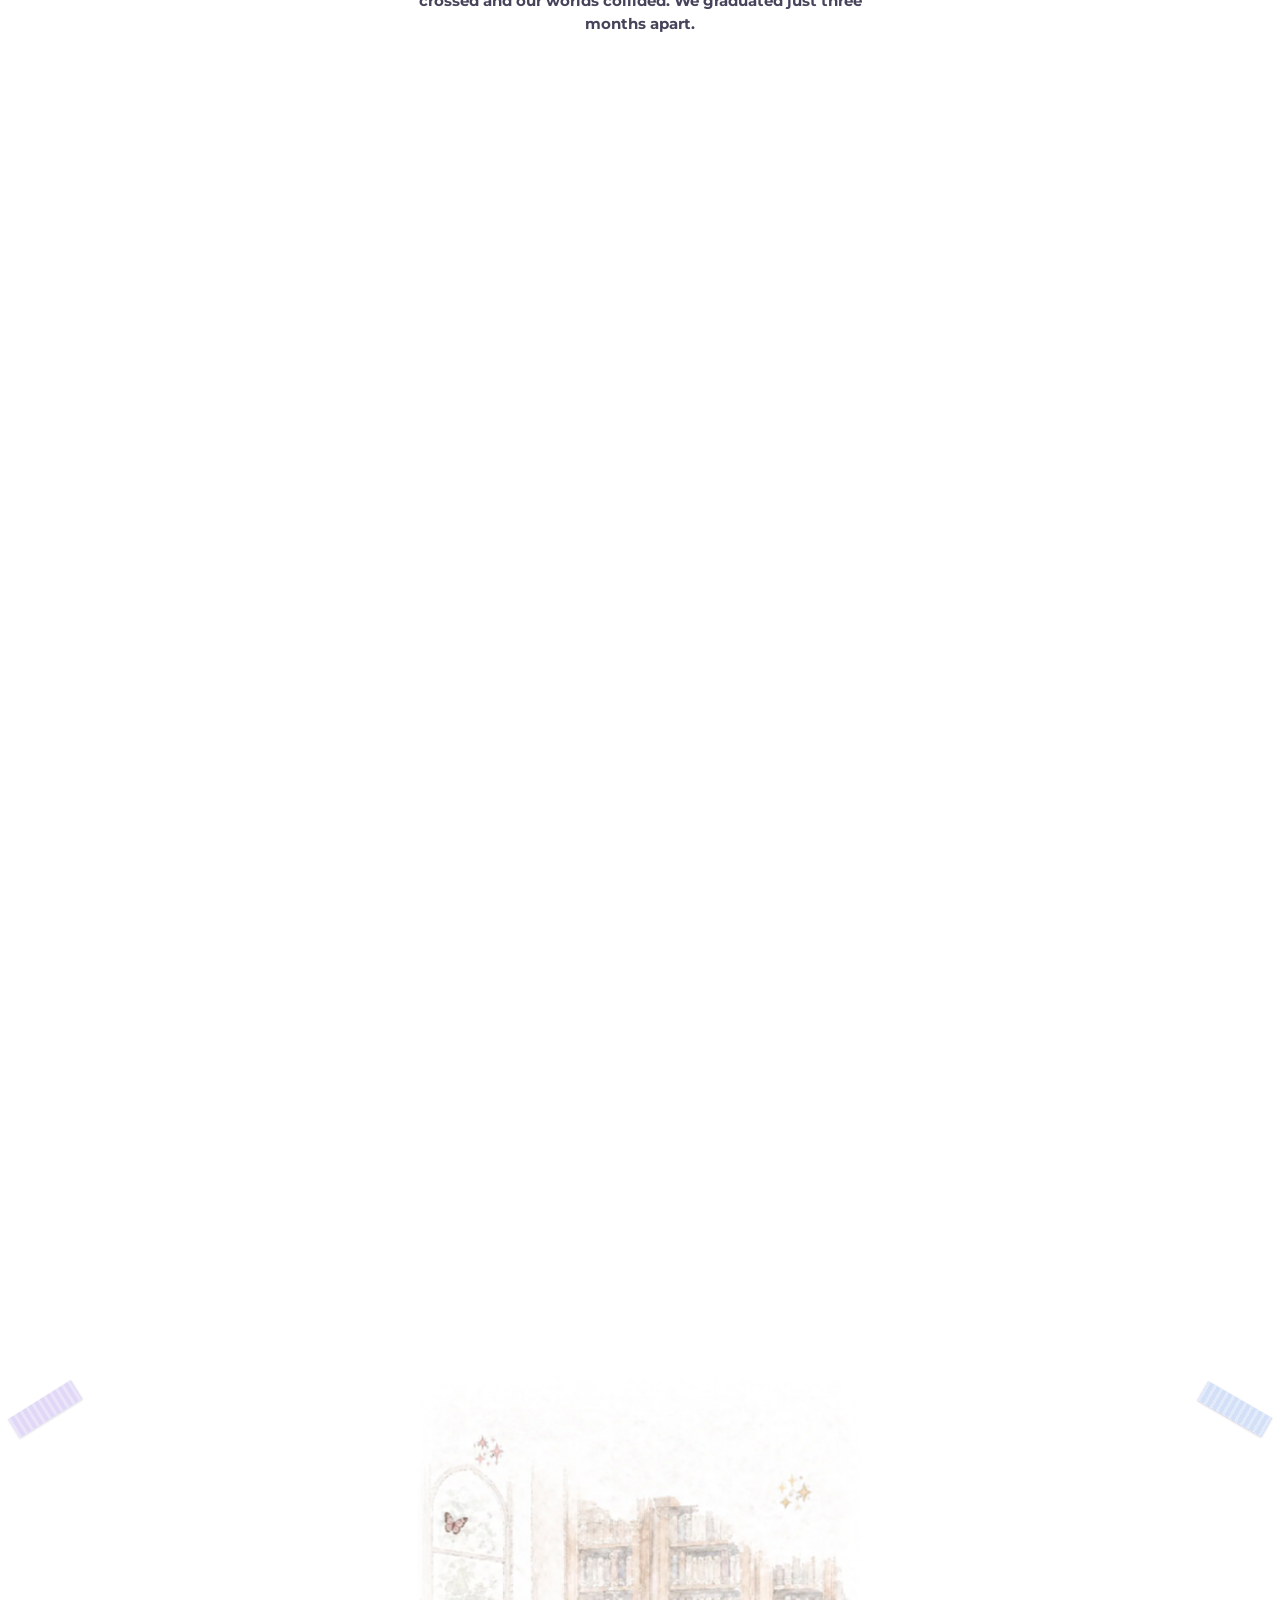
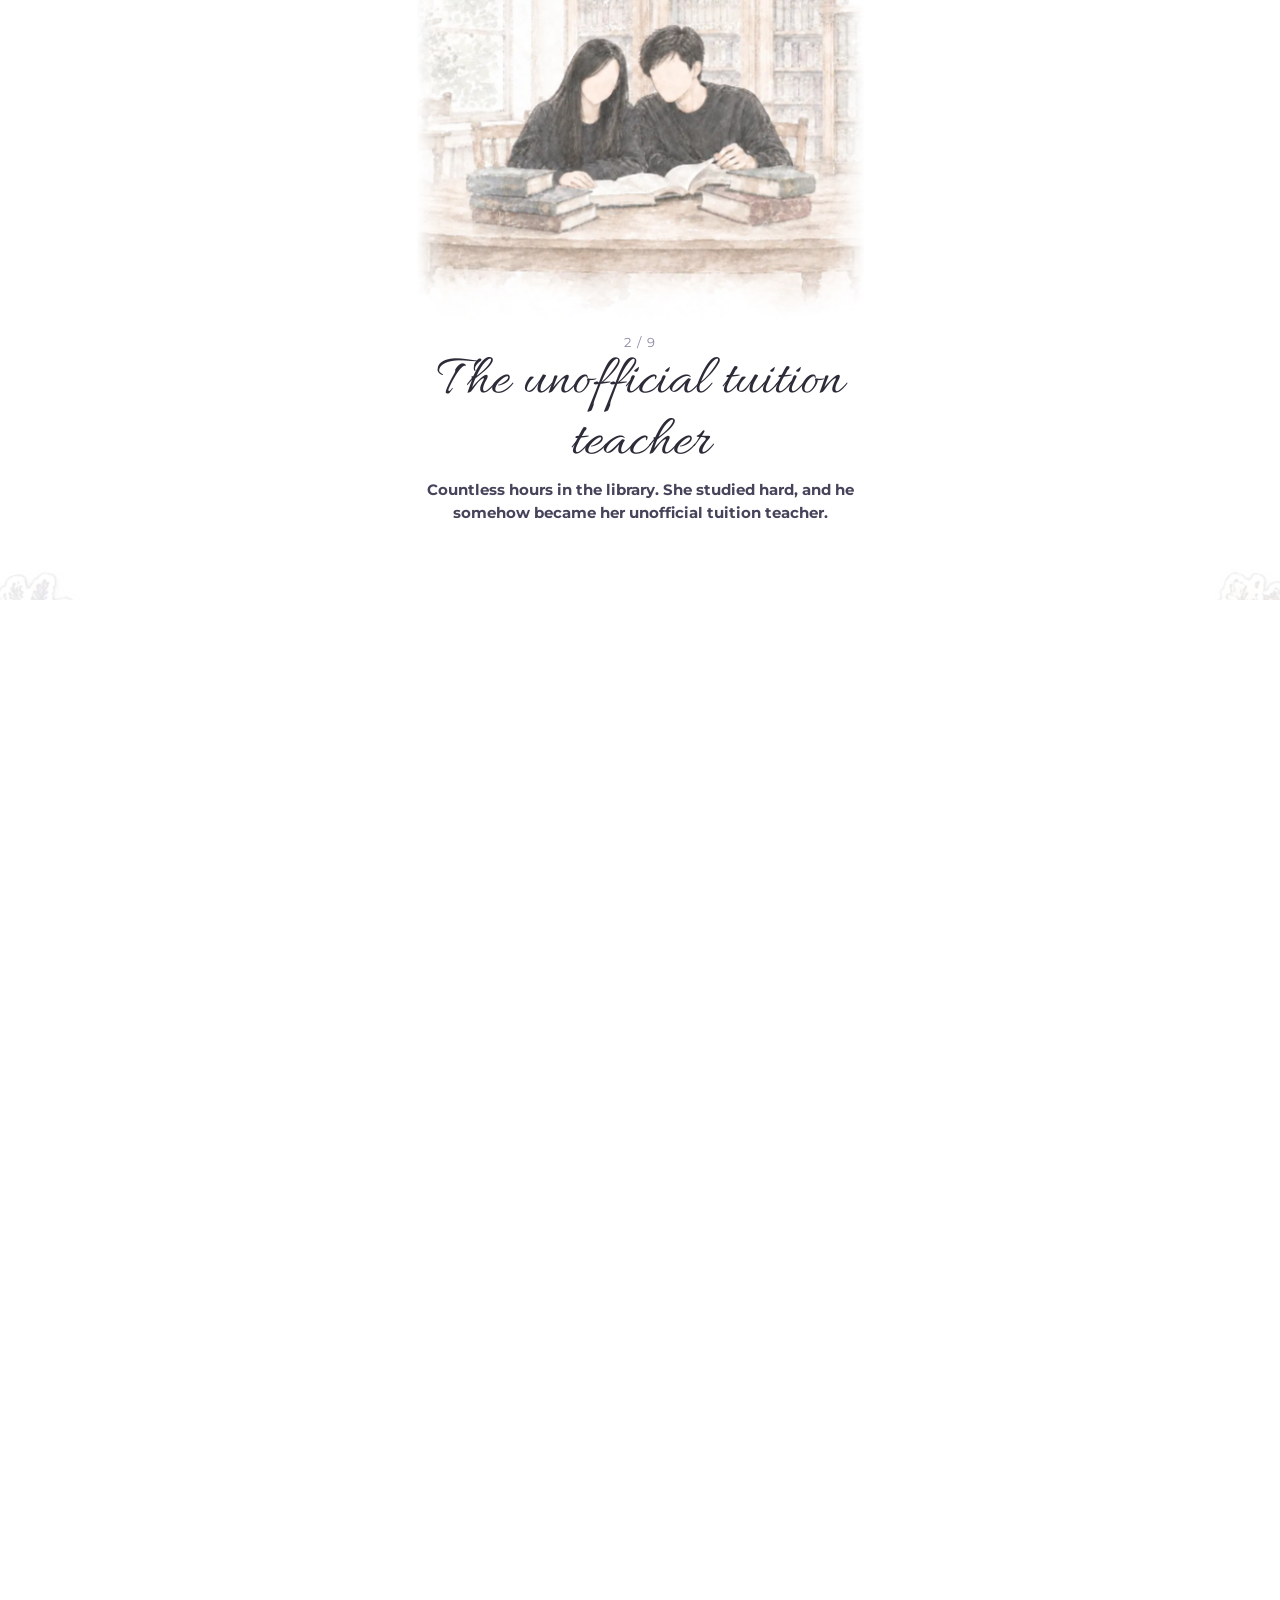
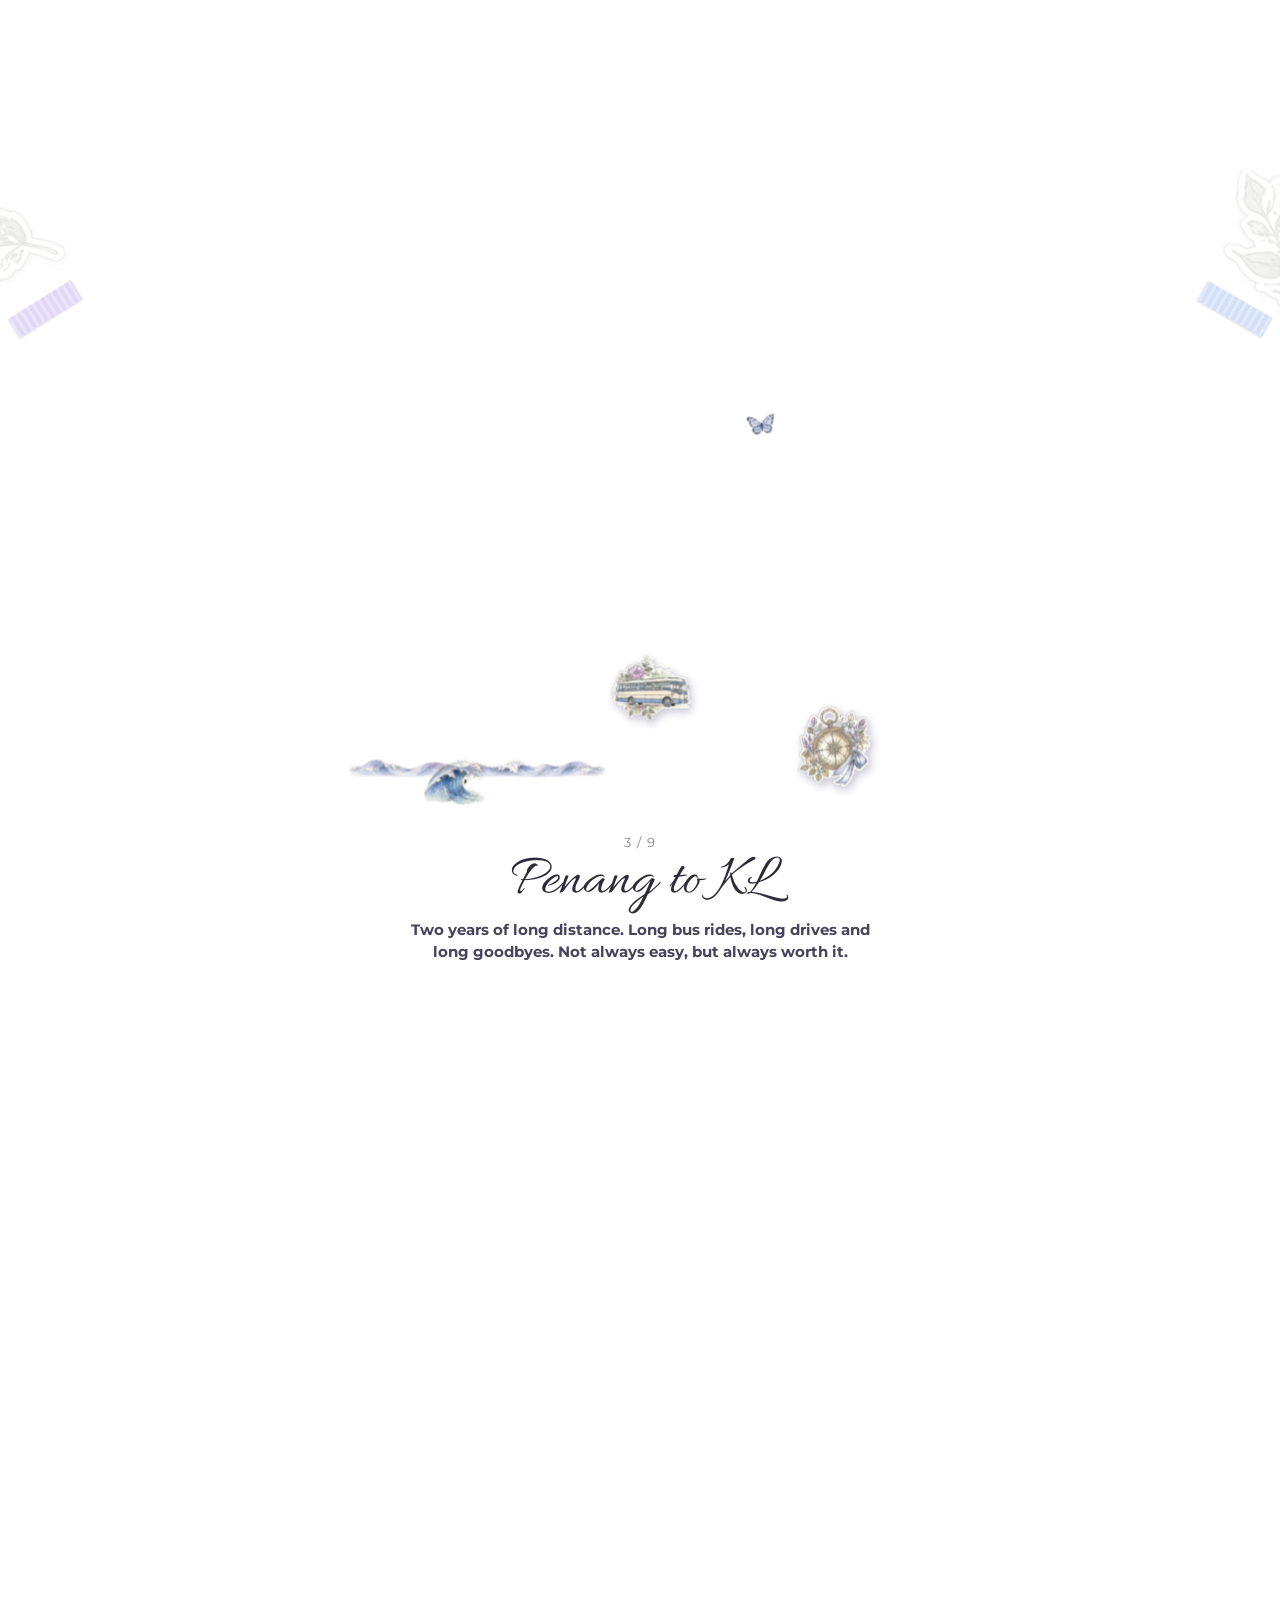
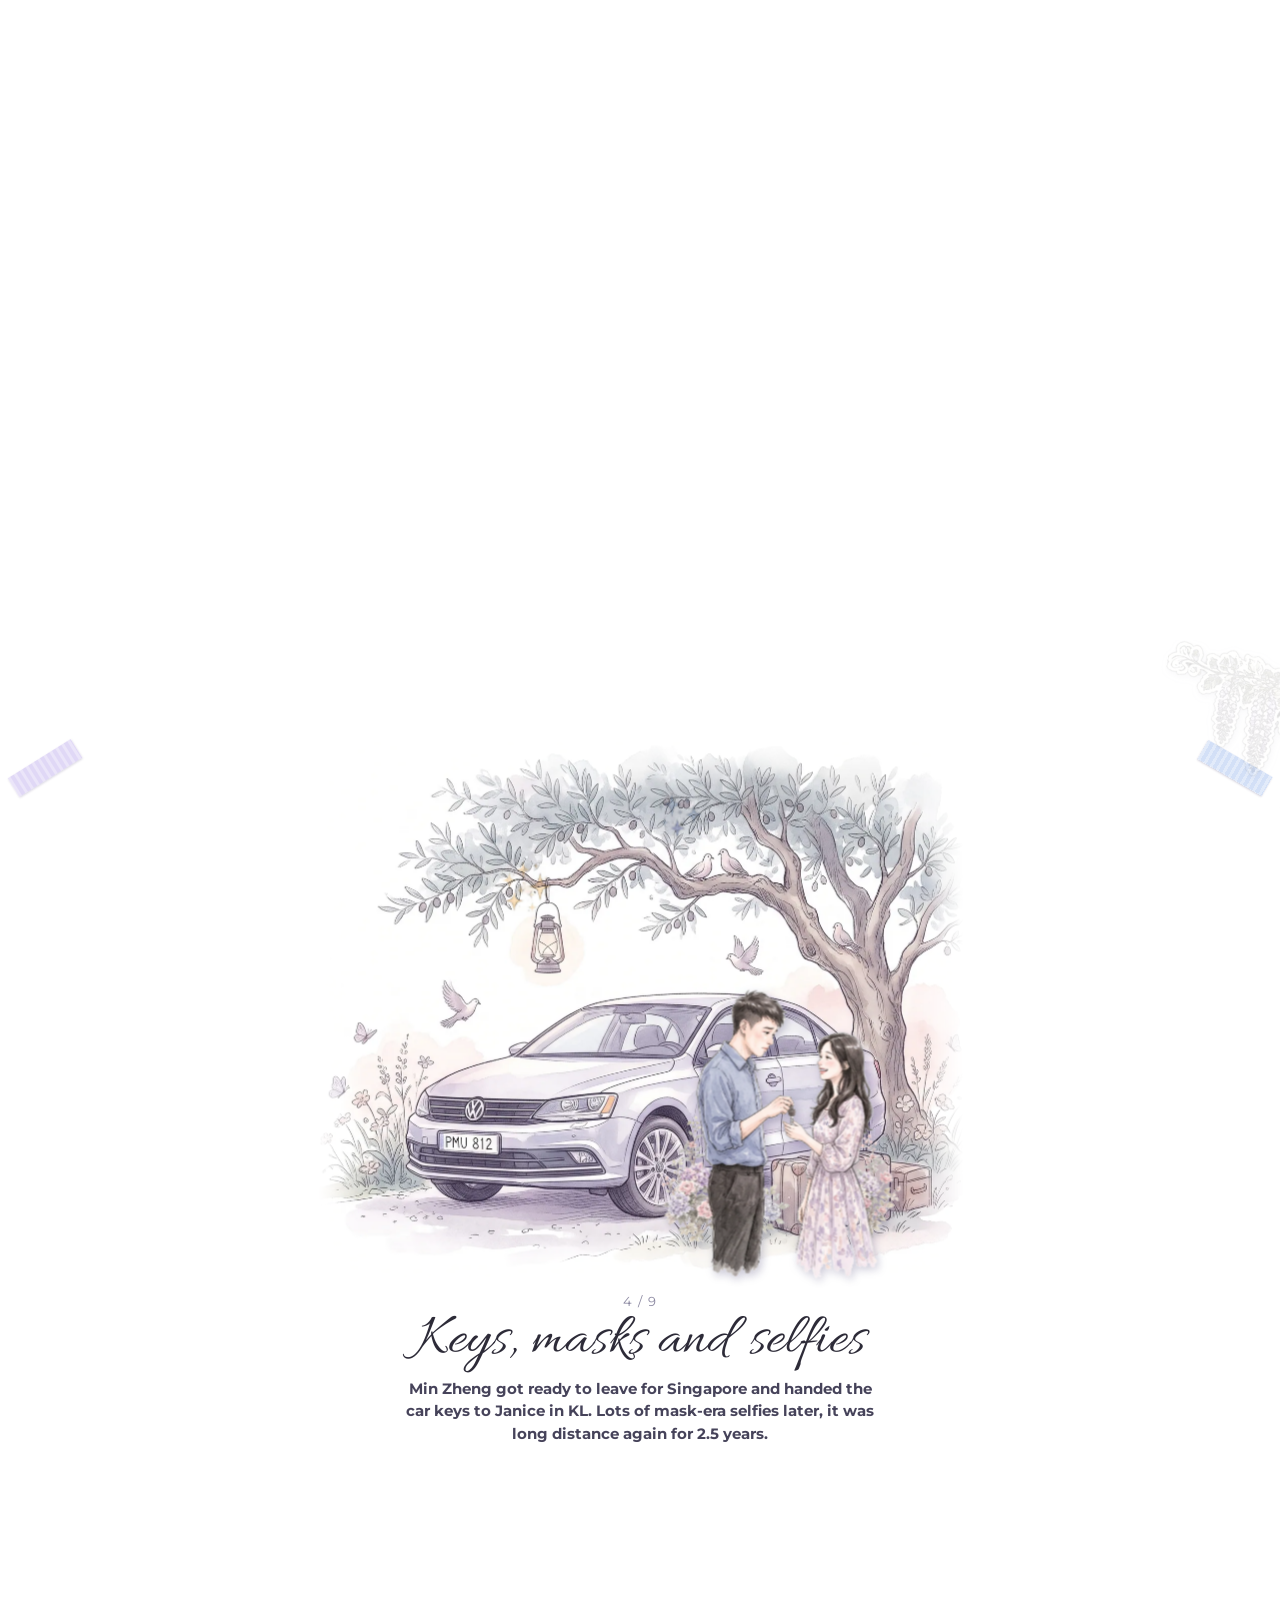
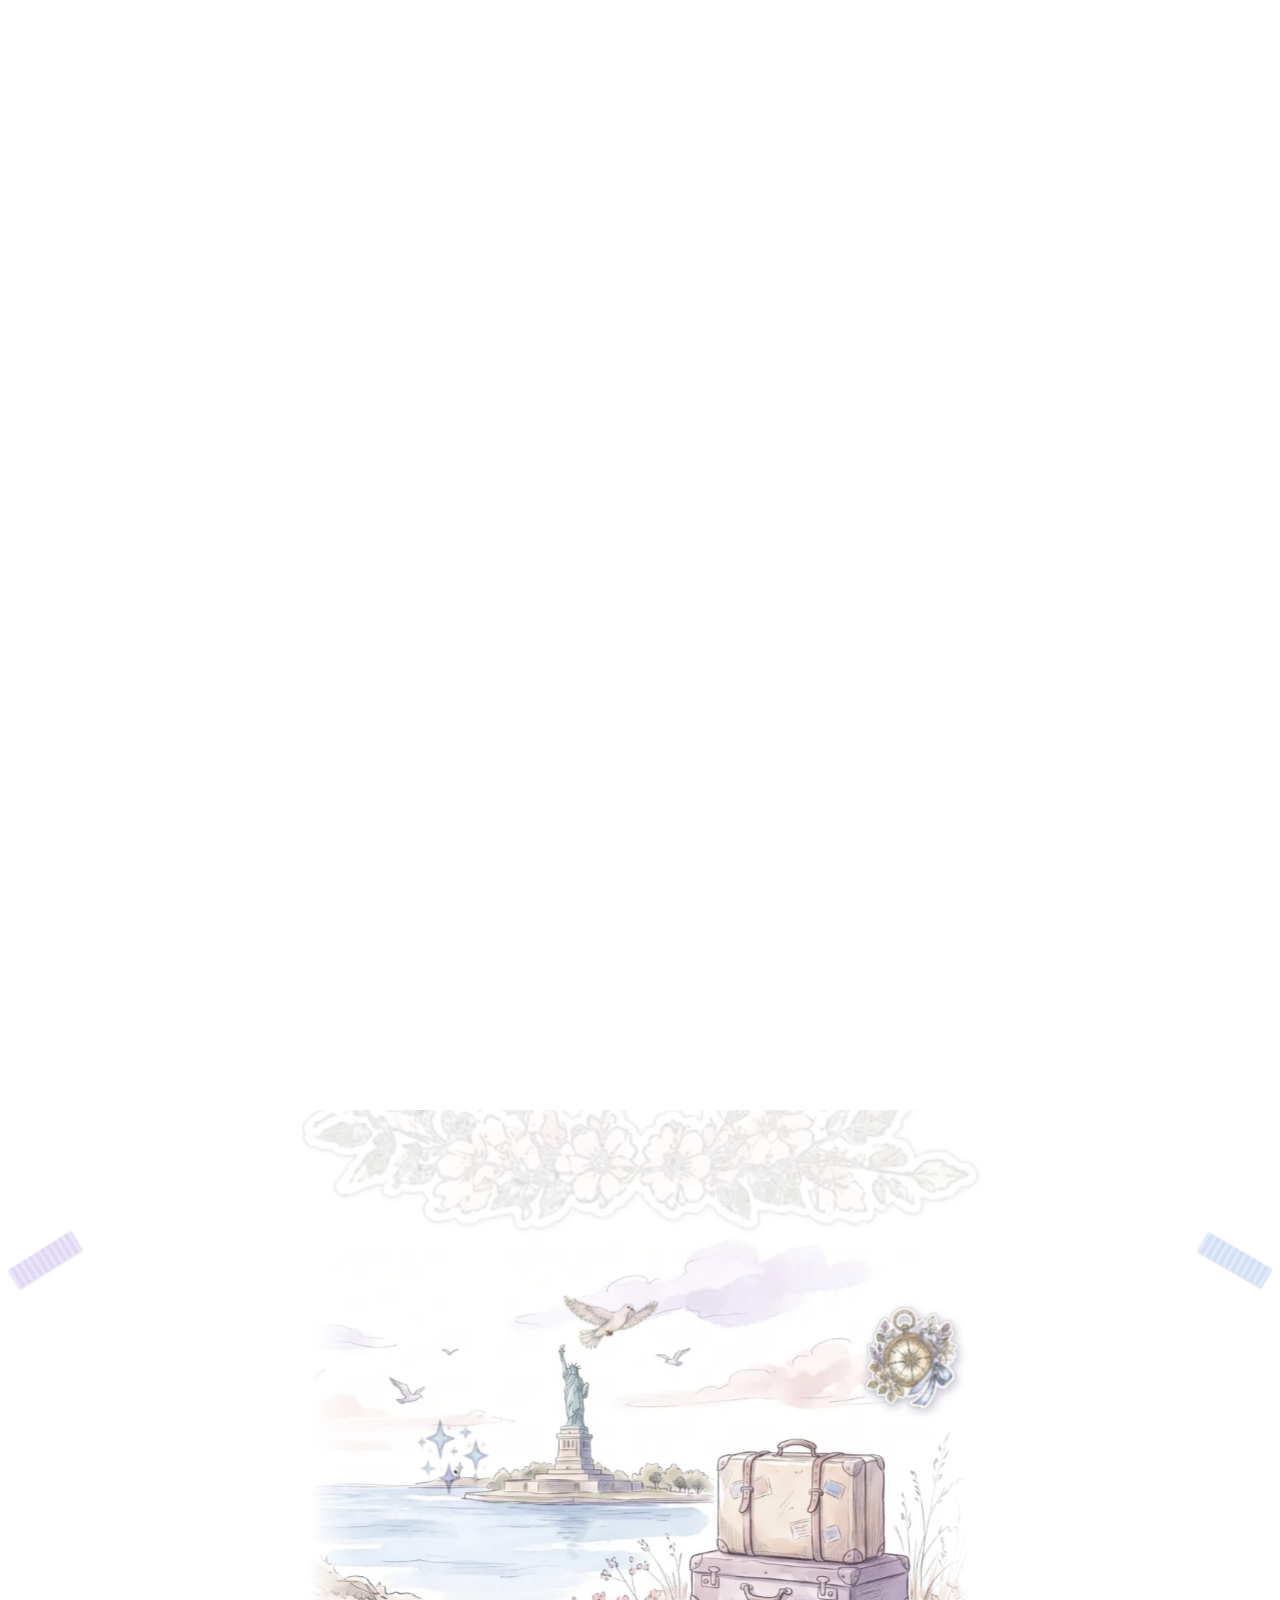
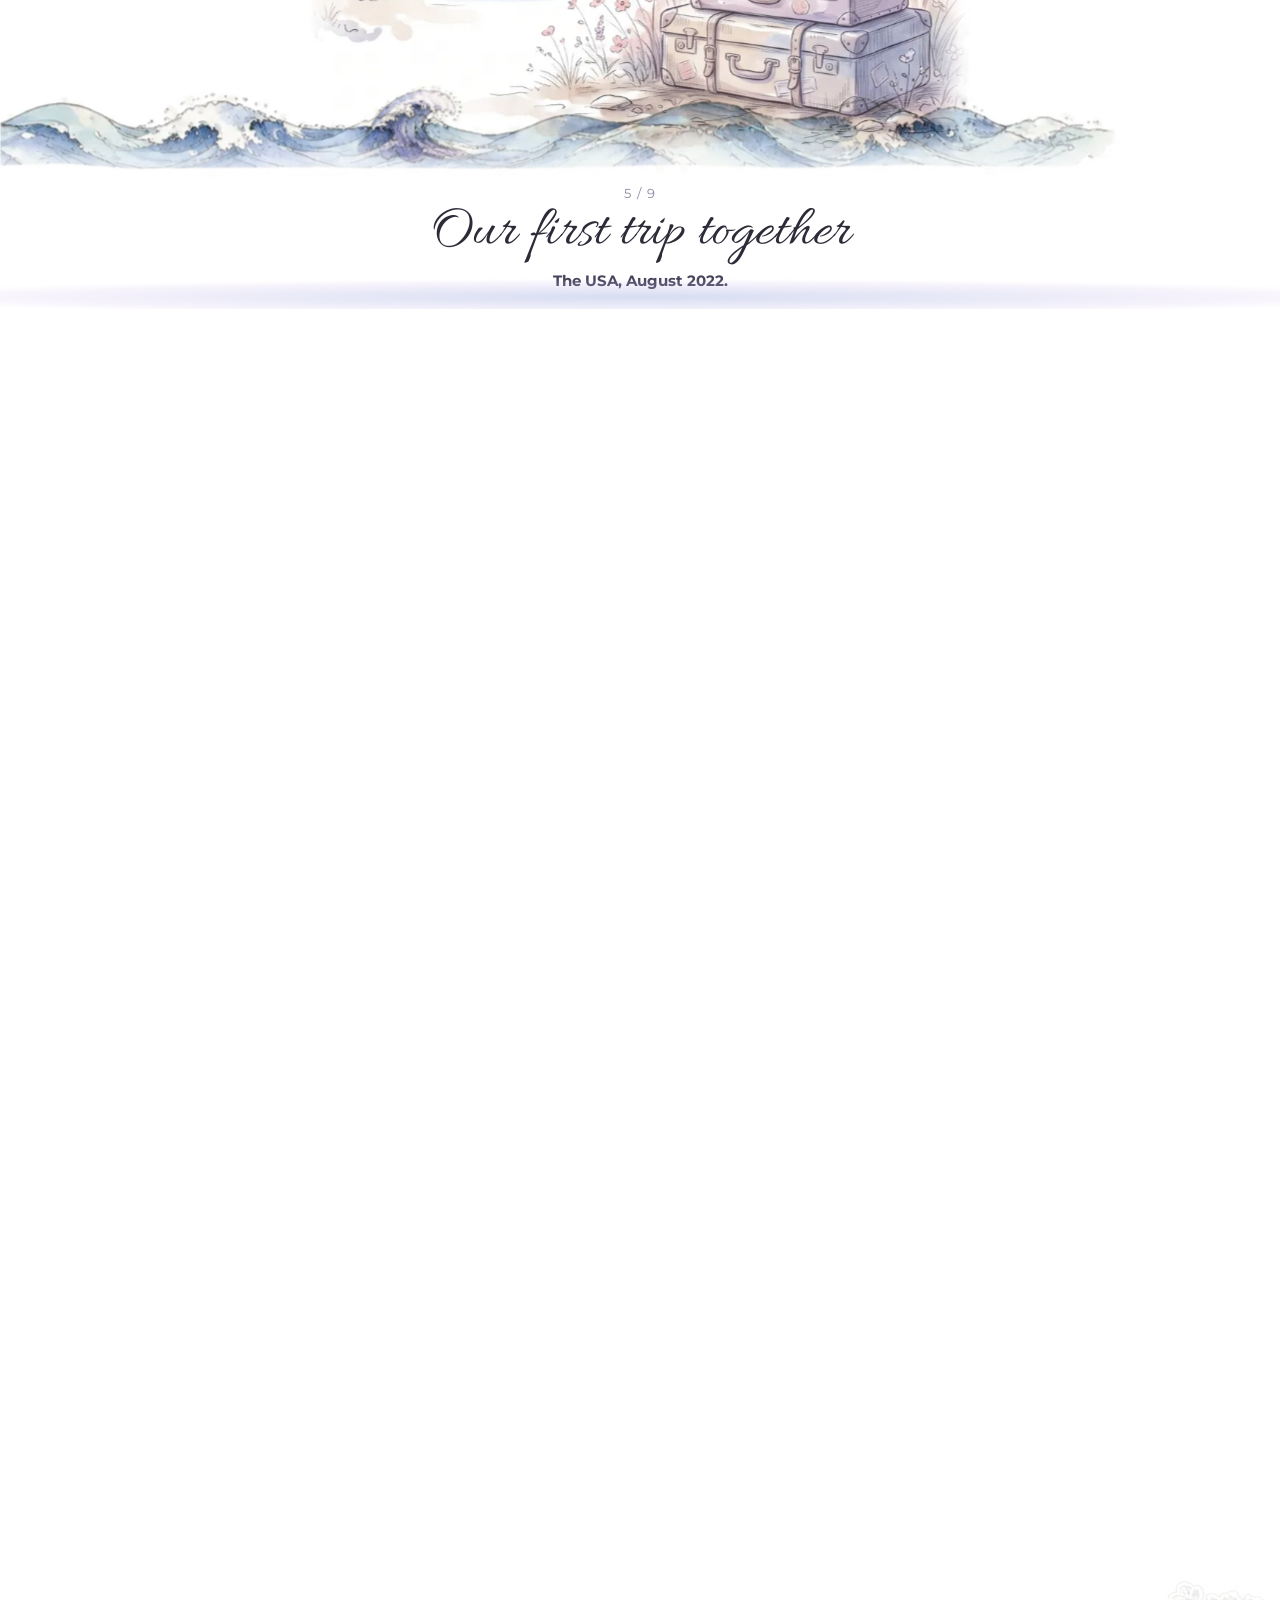
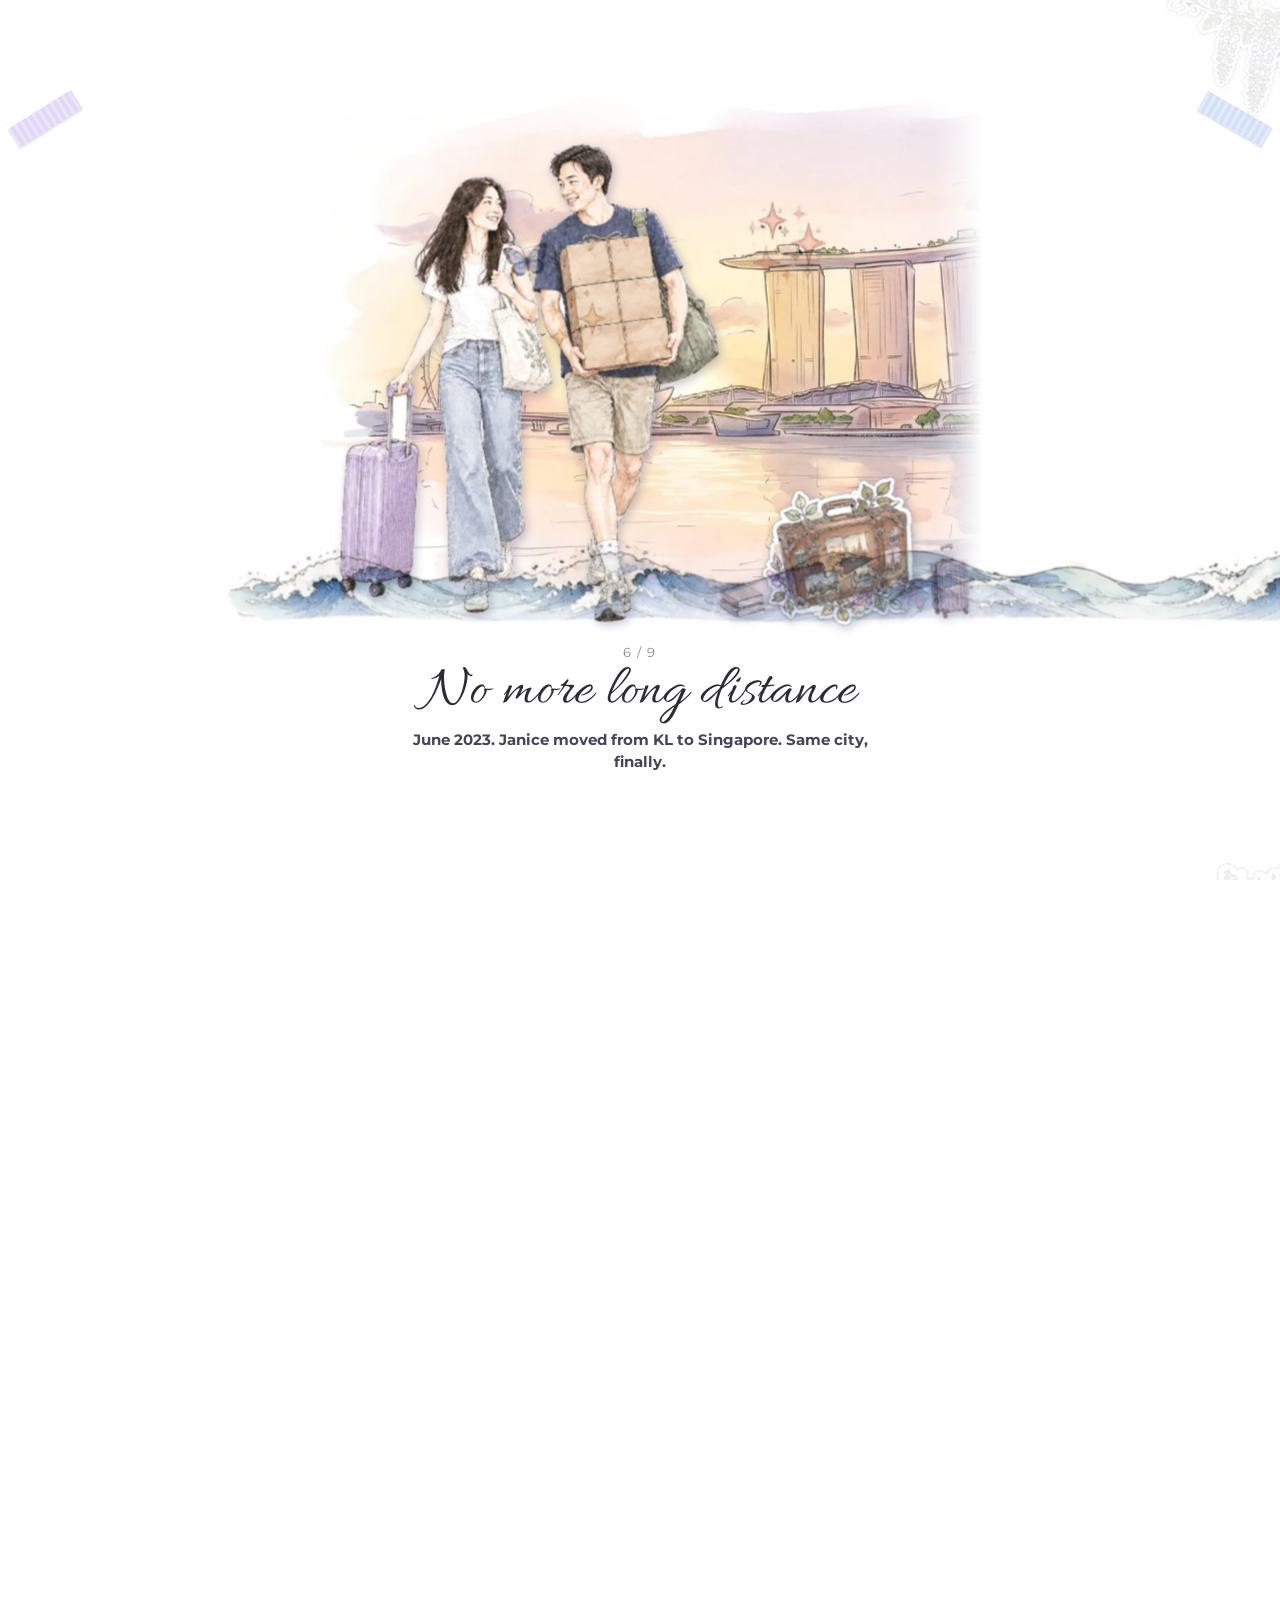
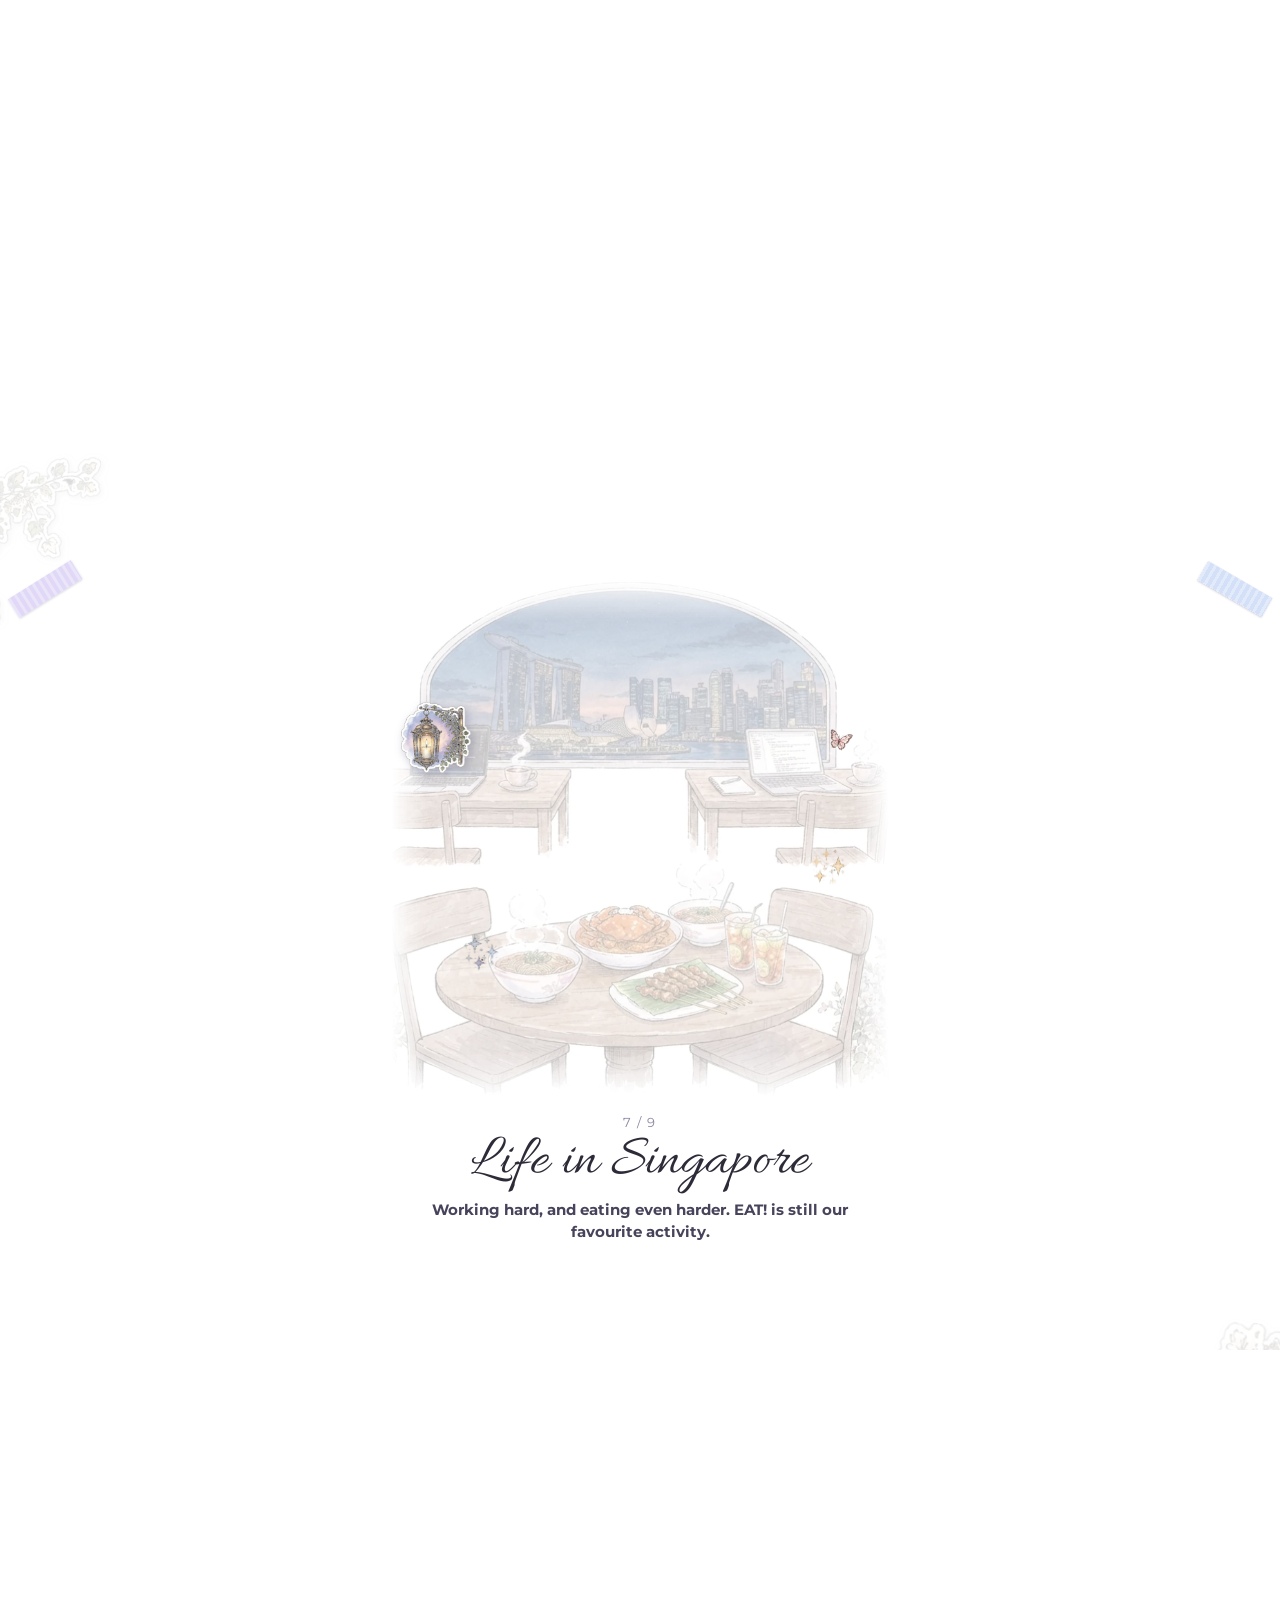
==== commit 0ef9c416: "Home explorer, floating nav, agenda timeline animation, sticker wish garden from flower sheet, real " ====
--- a/index.html
+++ b/index.html
@@ -30,6 +30,7 @@
   <script src="data.js"></script>
   <script src="lyrics.js"></script>
   <script src="scenes/web/manifest.js"></script>
+  <script src="scenes/web/flw.js"></script>
   <script src="scenes/web/figures.js"></script>
   <script src="story.js"></script>
   <script src="app.js"></script>
--- a/styles.css
+++ b/styles.css
@@ -352,3 +352,128 @@
 .hero .date { font-size: 24px; }
 .count b { font-size: 30px; } .quick b { font-size: 28px; } .next .when { font-size: 28px; white-space: nowrap; }
 .card h2 { font-size: 36px; } .session-head h2 { font-size: 38px; }
+
+/* ---------- sticker decorations on the app pages ---------- */
+.session-head, .card { position: relative; }
+.stk { position: absolute; right: 6px; top: -8px; width: 66px; height: auto; transform: rotate(8deg); filter: drop-shadow(2px 3px 4px rgba(70, 60, 110, .28)); pointer-events: none; }
+.session-head .stk { top: 0; right: 4px; width: 74px; }
+.break { position: relative; }
+.break .stk.lamp { position: static; display: block; margin: 0 auto 6px; width: 56px; transform: none; }
+.gar { display: block; width: 78%; margin: 2px auto 12px; height: auto; filter: drop-shadow(1px 2px 3px rgba(70, 60, 110, .2)); }
+.hero .sprig { width: 150px; height: auto; top: -10px; left: -14px; opacity: 1; filter: drop-shadow(2px 3px 4px rgba(70, 60, 110, .2)); }
+.hero .sprig.b { top: auto; left: auto; bottom: -10px; right: -14px; transform: rotate(180deg); width: 150px; }
+.winbox { position: relative; }
+.winbox .spk { position: absolute; width: 46px; height: auto; animation: twinkle 3s ease-in-out infinite; }
+.winbox .spk.a { top: -14px; left: -8px; } .winbox .spk.b { top: -10px; right: -6px; animation-delay: -1s; } .winbox .spk.c { bottom: -12px; right: 24%; animation-delay: -2s; }
+@keyframes twinkle { 0%, 100% { opacity: .35; scale: .85; } 50% { opacity: 1; scale: 1.1; } }
+.card .stk { top: 6px; right: 8px; width: 58px; }
+
+.session-head .stk { width: 54px; top: 2px; right: 2px; }
+.session-head h2 { padding-right: 62px; }
+.hero .sprig { width: 118px; top: -8px; left: -12px; }
+.hero .sprig.b { width: 104px; bottom: -12px; right: -14px; }
+.gar { width: 70%; margin: 0 auto 10px; }
+
+/* ============ round 4: home explorer, floating nav, agenda timeline, sticker wish garden ============ */
+/* --- floating navigation --- */
+.tabs { left: 10px; right: 10px; bottom: calc(8px + env(safe-area-inset-bottom)); border: 1px solid var(--line); border-radius: 22px; padding: 6px 6px; background: color-mix(in srgb, var(--paper) 90%, transparent); backdrop-filter: blur(12px); box-shadow: 0 8px 26px rgba(70, 60, 130, .18); }
+.tabs a { position: relative; border-radius: 16px; padding: 7px 0 5px; transition: background .25s, color .25s, transform .25s; max-width: none; }
+.tabs a.on { background: var(--accent-soft); color: var(--accent); transform: translateY(-3px); box-shadow: 0 4px 10px rgba(98, 71, 194, .18); }
+.tabs a.on::after { display: none; }
+.tabs svg { width: 23px; height: 23px; }
+body { padding-bottom: calc(92px + env(safe-area-inset-bottom)); }
+/* --- hero --- */
+.hero { padding-top: 34px; }
+.hero .hs { position: absolute; pointer-events: none; height: auto; filter: drop-shadow(2px 3px 4px rgba(70, 60, 110, .22)); }
+.hero .dove { width: 50px; top: 56px; left: 6%; animation: dovefly 11s ease-in-out infinite; mix-blend-mode: multiply; }
+@keyframes dovefly { 0%, 100% { transform: translate(0, 0) rotate(-4deg); } 50% { transform: translate(18px, -10px) rotate(4deg); } }
+.hero .bf { width: 26px; mix-blend-mode: multiply; animation: floaty 5s ease-in-out infinite; }
+.hero .b1 { top: 150px; right: 7%; } .hero .b2 { top: 245px; left: 6%; animation-delay: -2s; }
+@keyframes floaty { 0%, 100% { translate: 0 0; rotate: -4deg; } 50% { translate: 8px -12px; rotate: 5deg; } }
+.hero .sp { width: 40px; mix-blend-mode: multiply; animation: twinkle 3s ease-in-out infinite; }
+.hero .s1 { top: 112px; right: 12%; } .hero .s2 { top: 330px; right: 9%; animation-delay: -1.4s; }
+.hero .mound { bottom: -16px; width: 36%; mix-blend-mode: normal; opacity: .95; }
+.hero .mound.l { left: -9%; } .hero .mound.r { right: -9%; }
+.hero .sprig { z-index: 1; }
+.hero > *:not(.hs):not(.sprig):not(.sunmoon):not(.firefly) { position: relative; z-index: 2; }
+.archpic { width: 124px; height: 154px; margin: 12px auto 6px; border-radius: 62px 62px 14px 14px; overflow: hidden; background: #fffdfb; border: 1px solid var(--line); box-shadow: 0 6px 16px rgba(70, 60, 130, .14); }
+.archpic img { width: 100%; height: 100%; object-fit: cover; object-position: 46% 18%; display: block; transform: scale(1.35); transform-origin: 46% 22%; }
+.hero h1 { margin-top: 4px; }
+/* --- explore tiles --- */
+.sechead { text-align: center; margin: 22px 0 10px; }
+.sechead img { display: block; width: 56%; margin: 0 auto 2px; height: auto; filter: drop-shadow(1px 2px 3px rgba(70, 60, 110, .2)); }
+.sechead h2 { font-size: 40px; color: var(--accent); }
+.sechead p { margin: 0; font-size: 13px; color: var(--muted); }
+.tiles { display: grid; grid-template-columns: 1fr 1fr; gap: 12px; }
+.tile { position: relative; display: flex; flex-direction: column; gap: 2px; text-align: left; text-decoration: none; color: var(--ink); background: var(--paper); border: 1px solid var(--line); border-radius: 14px; padding: 14px 14px 12px; min-height: 124px; overflow: hidden; box-shadow: 0 3px 10px rgba(70, 60, 130, .07); font: inherit; cursor: pointer; animation: tilein .6s ease-out both; animation-delay: calc(var(--i) * .06s); transition: transform .2s, box-shadow .2s; }
+.tile:active { transform: scale(.97); }
+.tile .tart { position: absolute; right: -4px; top: -2px; width: 62px; height: 62px; object-fit: contain; transform: rotate(7deg); filter: drop-shadow(2px 3px 3px rgba(70, 60, 110, .25)); transition: transform .3s; }
+.tile:hover .tart { transform: rotate(-4deg) scale(1.08); }
+.tile b { margin-top: auto; padding-top: 58px; font: 400 25px/1.05 var(--script); color: var(--accent); }
+html[lang="zh-Hans"] .tile b { font: 700 17px/1.2 "Noto Serif SC", serif; }
+.tile span { font-size: 12px; line-height: 1.35; color: var(--muted); }
+.tile .go { position: absolute; right: 12px; bottom: 10px; font-style: normal; color: var(--accent); opacity: .55; font-size: 15px; }
+.tile:nth-child(3n + 1) { background: linear-gradient(160deg, var(--paper), color-mix(in srgb, var(--accent-soft) 70%, var(--paper))); }
+.tile:nth-child(3n) { background: linear-gradient(160deg, var(--paper), color-mix(in srgb, #f6dde5 55%, var(--paper))); }
+:root[data-mode="night"] .tile:nth-child(3n) { background: linear-gradient(160deg, var(--paper), #3a2b52); }
+@keyframes tilein { from { opacity: 0; transform: translateY(14px) scale(.97); } to { opacity: 1; transform: none; } }
+.intro { text-align: center; font-size: 12.5px; color: var(--muted); margin: 18px 0 4px; }
+@media (prefers-reduced-motion: reduce) { .tile, .hero .dove, .hero .bf, .hero .sp { animation: none; } }
+/* --- agenda timeline --- */
+ul.agenda.tl { position: relative; padding: 8px 18px 8px 44px; list-style: none; overflow: visible; }
+ul.agenda.tl::before { content: ""; position: absolute; left: 21px; top: 22px; bottom: 22px; width: 2px; background: var(--line); border-radius: 2px; }
+ul.agenda.tl::after { content: ""; position: absolute; left: 21px; top: 22px; width: 2px; height: var(--fh, 0px); background: linear-gradient(var(--accent), #8b7fe0 70%, var(--blue)); border-radius: 2px; box-shadow: 0 0 8px rgba(130, 110, 220, .45); transition: height .12s linear; }
+ul.agenda.tl li { position: relative; opacity: 0; transform: translateY(22px); transition: opacity .55s ease, transform .55s cubic-bezier(.2, .8, .2, 1); transition-delay: calc(var(--i, 0) * .04s); }
+ul.agenda.tl li.in { opacity: 1; transform: none; }
+ul.agenda.tl li.past.in { opacity: .45; }
+ul.agenda.tl li::before { content: ""; position: absolute; left: -29px; top: 21px; width: 12px; height: 12px; border-radius: 50%; background: var(--paper); border: 2px solid var(--line); transition: background .4s, border-color .4s, transform .4s; z-index: 1; }
+ul.agenda.tl li.in::before { background: var(--accent); border-color: var(--accent); transform: scale(1.1); box-shadow: 0 0 0 4px var(--accent-soft); }
+ul.agenda.tl li.now { margin: 0; background: linear-gradient(90deg, var(--accent-soft), transparent); border-radius: 8px; padding-left: 8px; }
+ul.agenda.tl li.now::before { animation: pulsedot 1.6s ease-out infinite; }
+@keyframes pulsedot { 0% { box-shadow: 0 0 0 0 rgba(130, 110, 220, .6); } 100% { box-shadow: 0 0 0 12px rgba(130, 110, 220, 0); } }
+.session-head .stk, .break .stk { transform: translateY(var(--ty, 0px)) rotate(8deg); transition: transform .15s linear; }
+.break .stk.lamp { transform-origin: 50% 0; animation: lantsw 5s ease-in-out infinite; }
+@keyframes lantsw { 0%, 100% { rotate: -3deg; } 50% { rotate: 3deg; } }
+.session-head { animation: tilein .6s ease-out both; }
+@media (prefers-reduced-motion: reduce) { ul.agenda.tl li { opacity: 1; transform: none; transition: none; } ul.agenda.tl::after { transition: none; } .break .stk.lamp { animation: none; } }
+/* --- sticker wish garden --- */
+.gard { position: relative; width: 100%; aspect-ratio: 360 / 300; overflow: hidden; border-radius: 10px; background: linear-gradient(#fffefd, #faf6fe 60%, #f4eefb); border: 1px solid var(--line); }
+:root[data-mode="night"] .gard { background: linear-gradient(#26224a, #302a5c); }
+.gard img { position: absolute; height: auto; max-width: none; }
+.gard .gm { bottom: -6%; width: 54%; opacity: .95; filter: drop-shadow(2px 3px 5px rgba(70, 60, 110, .22)); z-index: 1; }
+.gard .gm.l { left: -14%; } .gard .gm.r { right: -14%; }
+.gard .gt { top: -1%; left: 6%; width: 88%; filter: drop-shadow(2px 3px 4px rgba(70, 60, 110, .2)); z-index: 130; pointer-events: none; }
+.gard .gf1 { width: 7%; top: 22%; left: 10%; mix-blend-mode: multiply; } .gard .gf2 { width: 6%; top: 36%; right: 9%; mix-blend-mode: multiply; }
+.gard .gf3 { width: 13%; top: 14%; right: 24%; mix-blend-mode: multiply; animation: dovefly 10s ease-in-out infinite; }
+.gard .gs { width: 11%; opacity: .8; animation: twinkle 3.4s ease-in-out infinite; mix-blend-mode: multiply; }
+.gard .gs.s1 { top: 30%; left: 36%; } .gard .gs.s2 { top: 52%; right: 30%; animation-delay: -1.6s; }
+.gard .gb { cursor: pointer; transform-origin: 50% 100%; animation: bloomin .8s cubic-bezier(.2, .9, .3, 1.2) both; filter: drop-shadow(1px 2px 3px rgba(70, 60, 110, .28)); transition: transform .25s, filter .25s; }
+.gard .gb:hover { transform: scale(1.06); }
+.gard .gb.open { z-index: 200 !important; transform: scale(1.18); filter: drop-shadow(0 0 7px #ffd24d) drop-shadow(0 0 2px #fff); }
+@keyframes bloomin { from { opacity: 0; scale: .15; translate: 0 18%; } to { opacity: 1; scale: 1; translate: 0 0; } }
+@keyframes twinkle { 0%, 100% { opacity: .3; scale: .86; } 50% { opacity: 1; scale: 1.1; } }
+@media (prefers-reduced-motion: reduce) { .gard .gb, .gard .gs, .gard .gf3 { animation: none; } }
+/* tweaks after review */
+.hero { padding-bottom: 84px; }
+.hero .mound { width: 30%; bottom: -22px; }
+.hero .dove { top: 150px; left: 4%; width: 44px; }
+.tile span { padding-right: 20px; }
+.card:has(> .stk) > p { padding-right: 62px; }
+.session-head h2 { font-size: 34px; line-height: 1.1; }
+.gard .gm { width: 38%; bottom: -9%; }
+.gard .gm.l { left: -10%; } .gard .gm.r { right: -10%; }
+.gard .gt { width: 80%; left: 10%; }
+.gard { aspect-ratio: 360 / 330; }
+
+/* photo in the hero arch */
+.archpic { width: 168px; height: 196px; border-radius: 84px 84px 16px 16px; }
+.archpic img { object-position: 47% 22%; transform: none; }
+/* directions and calendar are action buttons, clearly different from the explore cards */
+.actions { display: grid; grid-template-columns: 1fr; gap: 10px; margin-top: 16px; }
+.act { display: flex; align-items: center; gap: 14px; width: 100%; text-align: left; text-decoration: none; background: var(--accent); color: #fff; border: 0; border-radius: 999px; padding: 12px 22px 12px 16px; box-shadow: 0 6px 16px rgba(98, 71, 194, .28); font: inherit; cursor: pointer; }
+.act:nth-child(2) { background: transparent; color: var(--accent); border: 1.5px solid var(--accent); box-shadow: none; }
+.act svg { flex: none; width: 34px; height: 34px; padding: 7px; border-radius: 50%; background: rgba(255, 255, 255, .22); fill: none; stroke: currentColor; stroke-width: 1.7; stroke-linecap: round; stroke-linejoin: round; }
+.act:nth-child(2) svg { background: var(--accent-soft); }
+.act b { display: block; font-size: 15px; letter-spacing: .02em; } .act i { display: block; font-style: normal; font-size: 12px; opacity: .85; font-weight: 700; }
+:root[data-mode="night"] .act:first-child { color: #1b1838; }
+.gard .gb { filter: drop-shadow(1px 2px 3px rgba(70, 60, 110, .28)); }
--- a/story.css
+++ b/story.css
@@ -192,3 +192,145 @@
 .imgc:not(.cover) .cap { flex: 0 0 auto; padding-top: 16px; }
 .deco .bl, .deco .lav, .deco .blu { bottom: var(--sbb, calc(38svh - 34px)); }
 .deco .tr { top: calc(var(--sbt, 34px) - 70px); }
+
+/* ---------- new transitions ---------- */
+.chap.cover { height: 270vh; }
+.veil[data-kind="rise"] .v-rise, .veil[data-kind="wave"] .v-wave { display: block; }
+.v-rise, .v-wave { position: absolute; inset: 0; }
+.v-rise > img { position: absolute; max-width: none; height: auto; filter: drop-shadow(3px 4px 6px rgba(70, 60, 110, .3)); will-change: transform; }
+.v-rise { --k1: clamp(0, calc(var(--c) * 1.5), 1); --k2: clamp(0, calc((var(--c) - .12) * 1.6), 1); --k3: clamp(0, calc((var(--c) - .3) * 1.7), 1); --k4: clamp(0, calc((var(--c) - .5) * 2.1), 1); }
+.v-rise .r1 { width: 135vw; left: -42vw; bottom: -8vh; transform: translateY(calc((1 - var(--k1)) * 115%)); }
+.v-rise .r2 { width: 135vw; right: -42vw; bottom: -8vh; transform: translateY(calc((1 - var(--k1)) * 115%)); }
+.v-rise .r3 { width: 130vw; left: -40vw; bottom: 22vh; transform: translateY(calc((1 - var(--k2)) * 150%)); }
+.v-rise .r4 { width: 130vw; right: -40vw; bottom: 26vh; transform: translateY(calc((1 - var(--k2)) * 150%)); }
+.v-rise .r5 { width: 125vw; left: -36vw; bottom: 46vh; transform: translateY(calc((1 - var(--k3)) * 190%)); }
+.v-rise .r6 { width: 125vw; right: -36vw; bottom: 48vh; transform: translateY(calc((1 - var(--k3)) * 190%)); }
+.v-rise .r7 { height: 96vh; width: auto; left: -8vw; bottom: -2vh; transform: translateX(calc((1 - var(--k2)) * -130%)); }
+.v-rise .r8 { height: 96vh; width: auto; right: -8vw; bottom: -2vh; transform: translateX(calc((1 - var(--k2)) * 130%)); }
+.v-rise .r9 { width: 100vw; left: -6vw; top: -5vh; transform: translate(calc((1 - var(--k3)) * -90%), calc((1 - var(--k3)) * -90%)); }
+.v-rise .r10 { width: 100vw; right: -6vw; top: -5vh; transform: translate(calc((1 - var(--k3)) * 90%), calc((1 - var(--k3)) * -90%)); }
+.v-rise .r11 { width: 62vw; left: 4vw; bottom: 30vh; transform: translateY(calc((1 - var(--k4)) * 170%)) rotate(-7deg); }
+.v-rise .r12 { width: 62vw; right: 4vw; bottom: 42vh; transform: translateY(calc((1 - var(--k4)) * 170%)) rotate(7deg); }
+.v-rise .r13 { width: 125vw; left: -12vw; top: 26vh; transform: translateX(calc((1 - var(--k4)) * -130%)); }
+.v-rise .r14 { width: 125vw; right: -12vw; top: 42vh; transform: translateX(calc((1 - var(--k4)) * 130%)); }
+.v-wave > img { position: absolute; left: -35vw; width: 170vw; max-width: none; height: auto; bottom: calc(var(--i) * 8.6vh - 6vh); transform: translate(calc(var(--dir) * var(--t) * 16vw), calc((1 - var(--c)) * 125vh)); }
+.v-plane .cl { mix-blend-mode: multiply; -webkit-mask-image: none; mask-image: none; filter: none; }
+.v-flock > img { mix-blend-mode: multiply; }
+
+/* ---------- animated sticker bits ---------- */
+.twinkle { animation: twinkle 3.2s ease-in-out infinite; }
+.twinkle.b { animation-duration: 4.1s; animation-delay: -1.4s; }
+@keyframes twinkle { 0%, 100% { opacity: .3; scale: .86; } 50% { opacity: 1; scale: 1.1; } }
+.spin { animation: spin 60s linear infinite; }
+@keyframes spin { to { rotate: 360deg; } }
+.clink { transform-origin: 50% 100%; animation: clink 2.6s ease-in-out infinite; }
+@keyframes clink { 0%, 100% { rotate: -3deg; } 50% { rotate: 3deg; } }
+.drift { animation: drift 9s ease-in-out infinite alternate; }
+@keyframes drift { from { translate: -2.5% 0; } to { translate: 2.5% 0; } }
+.lant { transform-origin: 50% 0; animation: lant 5s ease-in-out infinite; }
+@keyframes lant { 0%, 100% { rotate: -2.5deg; } 50% { rotate: 2.5deg; } }
+.chap:not(.on) .twinkle, .chap:not(.on) .spin, .chap:not(.on) .clink, .chap:not(.on) .drift, .chap:not(.on) .lant { animation-play-state: paused; }
+@media (prefers-reduced-motion: reduce) { .twinkle, .spin, .clink, .drift, .lant { animation: none; } }
+
+/* ---------- new corner foliage ---------- */
+.deco .d img { filter: drop-shadow(3px 4px 6px rgba(70, 60, 110, .25)); }
+.deco .dtl { left: -3%; width: 42%; top: calc(var(--sbt, 34px) - 44px); }
+.deco .dtr { right: -3%; width: 44%; top: calc(var(--sbt, 34px) - 44px); }
+.deco .dbl { left: -8%; width: 31%; bottom: var(--sbb, 100px); top: auto; }
+.deco .dbr { right: -8%; width: 31%; bottom: var(--sbb, 100px); top: auto; }
+.deco .dlv { left: 21%; width: 7%; bottom: var(--sbb, 100px); top: auto; }
+.deco .ddy { right: 22%; width: 8%; bottom: var(--sbb, 100px); top: auto; }
+.deco .bl, .deco .tr, .deco .lav, .deco .blu { display: none; }
+.deco.big .dtl, .deco.big .dtr { display: none; }
+.deco.big .dbl { width: 40%; left: -10%; bottom: 40px; } .deco.big .dbr { width: 40%; right: -10%; bottom: 40px; }
+.deco.big .dlv { left: 28%; bottom: 36px; width: 9%; } .deco.big .ddy { right: 28%; bottom: 36px; width: 10%; }
+.cover .deco.big::after { display: none; }
+
+.chap.cover .stage { opacity: calc(1 - var(--hide, 0)); }
+
+/* ---------- watercolour washes behind the paintings (fills the empty space on a phone) ---------- */
+.chap.imgc:not(.cover) { background: none; }
+.imgc:not(.cover) .stage { background: var(--bg); }
+.scene.img .stack { mix-blend-mode: normal; }
+/* the couple walk along the strip below the title (USA chapter) */
+.walker { position: absolute; left: 0; right: 0; bottom: calc(6px + env(safe-area-inset-bottom)); height: min(158px, 20svh); z-index: 3; pointer-events: none; overflow: hidden; }
+.walker::before { content: ""; position: absolute; left: -10%; right: -10%; bottom: 2px; height: 30px; background: radial-gradient(ellipse at 50% 60%, rgba(150, 165, 220, .38), rgba(200, 180, 235, .16) 55%, transparent 72%); }
+.walker img { position: absolute; left: 0; bottom: 6px; height: 100%; width: auto; transform: translateX(calc(-30vw + clamp(0, calc((var(--p) - .04) / .9), 1) * 150vw)) translateY(var(--bob, 0px)) rotate(var(--sway, 0deg)); transform-origin: 50% 100%; filter: drop-shadow(2px 4px 5px rgba(70, 60, 110, .28)); will-change: transform; }
+.imgc[data-id="usa"] .cap { position: relative; z-index: 4; }
+
+/* ---------- round 3: plain white pages, stains, corners at the screen edge, fixed waves, original plane look ---------- */
+.imgc:not(.cover) .stage { background: #fffdfb; }
+.chap.imgc { background: #fffdfb; }
+.scene.img .stack { mix-blend-mode: normal; }
+.scene.img { overflow: visible; }
+.cap, .scene.img { position: relative; }
+.cap { z-index: 3; }
+.scene.img { z-index: 1; }
+/* flowers sit on the screen corners, not the painting corners */
+.deco .dtl { top: 0; left: -3%; width: 36%; }
+.deco .dtr { top: 0; right: -3%; width: 38%; }
+.deco .dbl { bottom: 0; left: -7%; width: 26%; top: auto; }
+.deco .dbr { bottom: 0; right: -7%; width: 26%; top: auto; }
+.deco .dlv { bottom: 0; left: 18%; width: 7%; top: auto; }
+.deco .ddy { bottom: 0; right: 19%; width: 8%; top: auto; }
+.deco.big .dbl { width: 40%; left: -10%; bottom: 40px; } .deco.big .dbr { width: 40%; right: -10%; bottom: 40px; }
+.chap .stage { opacity: calc(1 - var(--hide, 0)); }
+/* the wave transition: a soft blue sea underneath and overlapping rows, so no gaps or white margins show */
+.v-wave::before { content: ""; position: absolute; inset: 0; background: linear-gradient(#dbe6f6, #b9cdee 50%, #c9d3f2); opacity: calc(var(--c) * 1.4); }
+.v-wave > img { bottom: calc(var(--i) * 6.4vh - 8vh); }
+/* the airplane transition looks as it did before: its own clouds with a dotted print, a yellow paper-cut outline */
+.v-plane .cl { mix-blend-mode: normal; opacity: .95; filter: contrast(1.05) drop-shadow(0 6px 0 rgba(255, 255, 255, .5)); -webkit-mask-image: radial-gradient(circle, #000 55%, transparent 56%); -webkit-mask-size: 4px 4px; mask-image: radial-gradient(circle, #000 55%, transparent 56%); mask-size: 4px 4px; mask-mode: alpha; }
+
+/* pure white pages so the paintings have no faint box, and soft feathered painting edges (no straight cut lines) */
+#story, .chap.imgc, .imgc:not(.cover) .stage { background: #fff; }
+.stack > .crop {
+  -webkit-mask-image: linear-gradient(to bottom, transparent 0, #000 9%, #000 91%, transparent 100%), linear-gradient(to right, transparent 0, #000 7%, #000 93%, transparent 100%);
+  -webkit-mask-composite: source-in;
+  mask-image: linear-gradient(to bottom, transparent 0, #000 9%, #000 91%, transparent 100%), linear-gradient(to right, transparent 0, #000 7%, #000 93%, transparent 100%);
+  mask-composite: intersect;
+}
+/* the wave strips fade out at their lower edge instead of ending in a straight line */
+.stack > .ov.drift { -webkit-mask-image: linear-gradient(to bottom, #000 45%, transparent 100%); mask-image: linear-gradient(to bottom, #000 45%, transparent 100%); }
+
+/* ---------- flowers at the screen edges: different for each scene, they grow in when the scene arrives and wither away as it leaves ---------- */
+.deco { --e: calc(clamp(0, calc(var(--p) / .2), 1) * (1 - clamp(0, calc((var(--p) - .86) / .14), 1))); }
+.deco .d { position: absolute; transform: translate(calc((1 - var(--e)) * var(--dx)), calc((1 - var(--e)) * var(--dy))) scale(calc(.55 + .45 * var(--e))) rotate(calc((1 - var(--e)) * var(--dr))); opacity: calc(.15 + .85 * var(--e)); transform-origin: 50% 100%; will-change: transform, opacity; }
+.deco .d img { display: block; width: 100%; height: auto; }
+.deco .p-tl { top: 0; left: -3%; width: 36%; }
+.deco .p-tr { top: 0; right: -3%; width: 38%; }
+.deco .p-tl2 { top: -2%; left: -6%; width: 44%; }
+.deco .p-tr2 { top: -2%; right: -6%; width: 44%; }
+.deco .p-bl { bottom: 0; left: -7%; width: 28%; }
+.deco .p-br { bottom: 0; right: -7%; width: 28%; }
+.deco .p-bl2 { bottom: 0; left: -2%; width: 25%; }
+.deco .p-br2 { bottom: 0; right: -2%; width: 25%; }
+.deco .p-ml { left: -9%; top: 14%; width: 24%; }
+.deco .p-mr { right: -9%; top: 14%; width: 24%; }
+.deco .p-top { top: -1%; left: 2%; width: 96%; }
+.deco .p-bot { bottom: -1%; left: 2%; width: 96%; }
+.deco .p-s1 { bottom: 0; left: 18%; width: 8%; }
+.deco .p-s2 { bottom: 0; right: 19%; width: 9%; }
+.deco .c-bl { bottom: 40px; left: -10%; width: 40%; }
+.deco .c-br { bottom: 40px; right: -10%; width: 40%; }
+.deco.big .p-s1 { bottom: 36px; left: 28%; width: 9%; } .deco.big .p-s2 { bottom: 36px; right: 28%; width: 10%; }
+.deco .dtl, .deco .dtr, .deco .dbl, .deco .dbr, .deco .dlv, .deco .ddy { display: none; }
+.deco.big { --e: calc(1 - clamp(0, calc((var(--p) - .25) / .35), 1)); }
+/* USA: the walking couple pass in front of the title and caption, fully visible (nothing clips their heads) */
+.walker { overflow: visible; bottom: calc(11svh + env(safe-area-inset-bottom)); height: min(215px, 28svh); z-index: 6; }
+.walker img { bottom: 0; }
+.imgc[data-id="usa"] .cap { z-index: 4; }
+
+/* sketch faces on the library painting */
+.faceSvg { position: absolute; inset: 0; width: 100%; height: 100%; pointer-events: none; overflow: visible; }
+.face { animation: facebob 4s ease-in-out infinite; }
+@keyframes facebob { 0%, 100% { transform: translateY(0) rotate(0); } 50% { transform: translateY(-1.5px) rotate(-1.2deg); } }
+@media (prefers-reduced-motion: reduce) { .face { animation: none; } }
+/* smaller flowers along the bottom of the USA scene */
+.deco .p-bot-s { bottom: 0; left: 26%; width: 48%; }
+.deco .p-s1s { bottom: 0; left: 12%; width: 6%; }
+.deco .p-s2s { bottom: 0; right: 13%; width: 6.5%; }
+/* last chapter: the scene plays as before; once the couple reach the arch, further scrolling only fades the scene while the words and the button rise to the middle of the screen */
+.chap[data-id="wedding"] { height: 340vh; }
+.chap[data-id="wedding"] .scene.img { opacity: calc(1 - clamp(0, calc((var(--p) - .6) / .3), 1) * .6); }
+.chap[data-id="wedding"] .cap { z-index: 9; transform: translateY(calc(var(--up, 0px) * -1 * clamp(0, calc((var(--p) - .6) / .3), 1))); }
+.chap[data-id="wedding"] .enter { opacity: clamp(0, calc((var(--p) - .8) / .1), 1); }
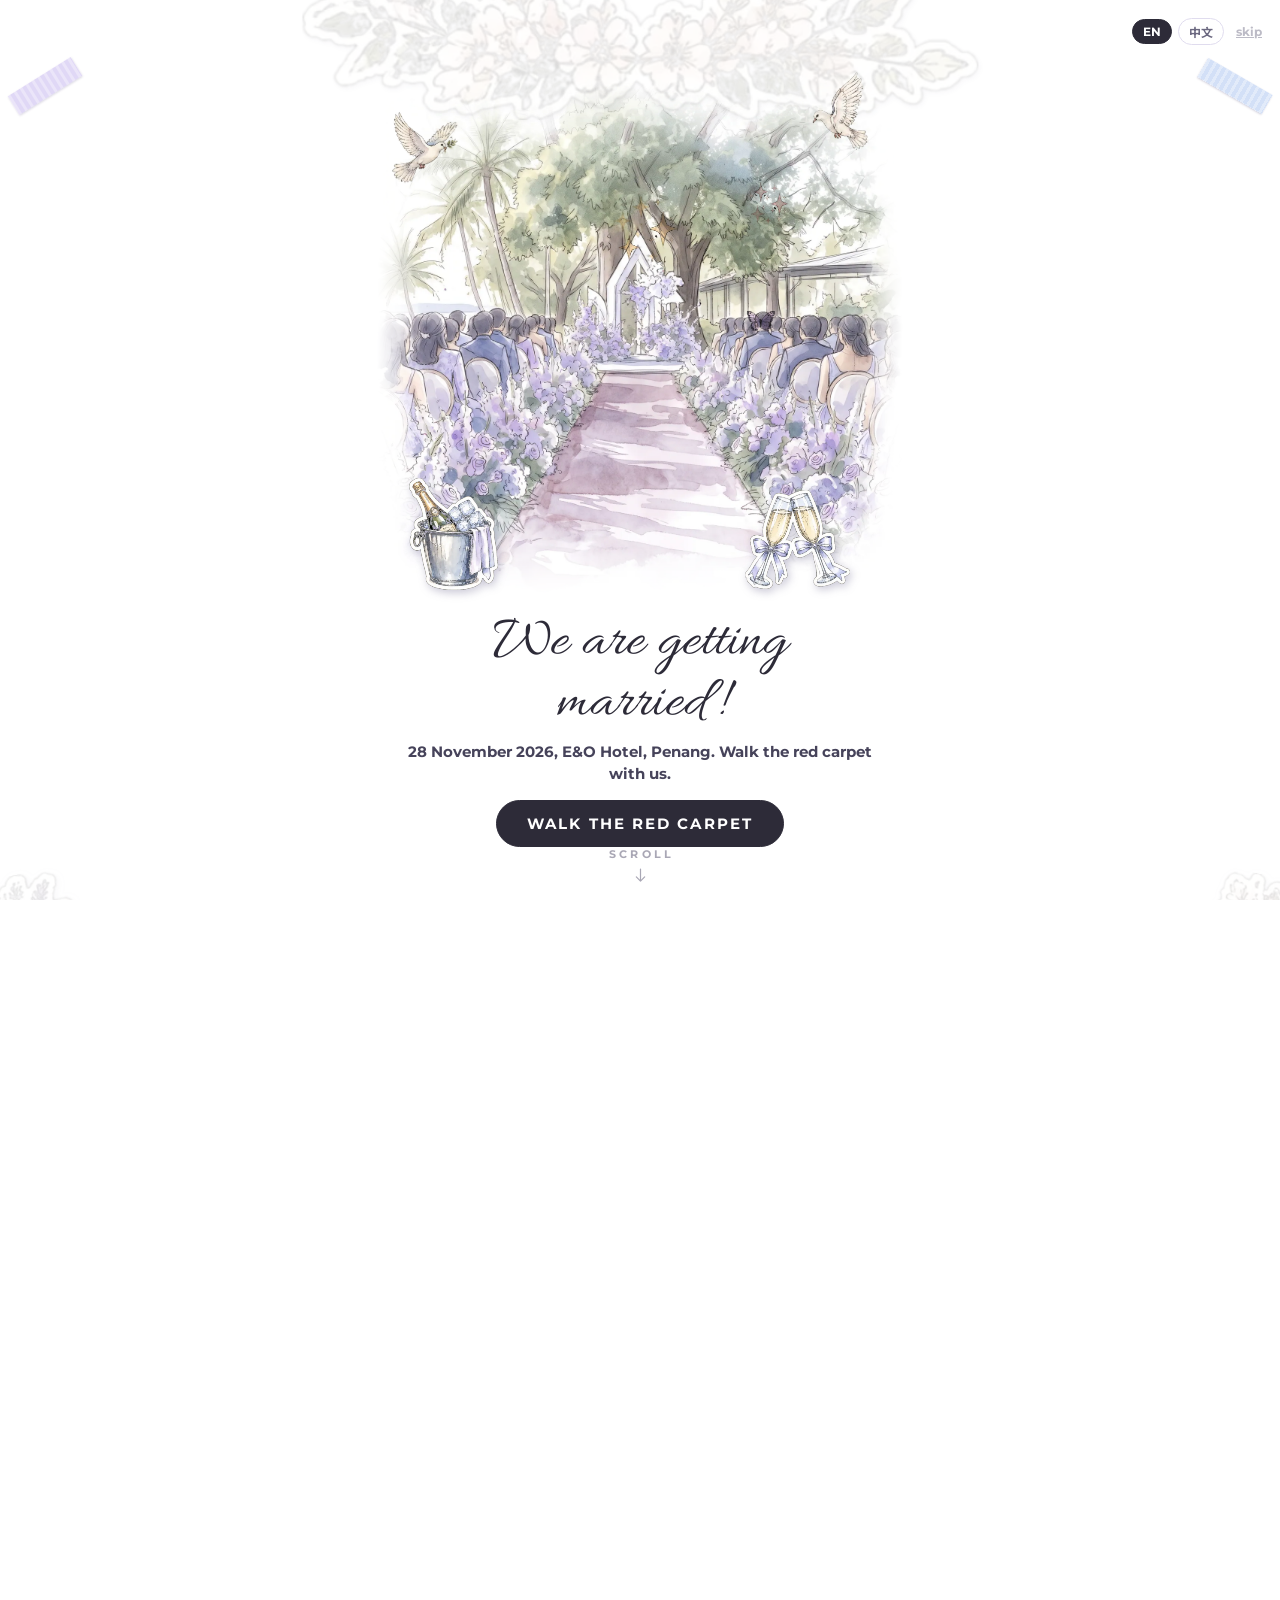
==== commit 97dbce6e: "Agenda vine timeline and smoother scrolling, ceremony theme and scripture, L & J brand, fixed garble" ====
--- a/index.html
+++ b/index.html
@@ -15,7 +15,7 @@
   <div id="story" hidden></div>
   <div id="app">
   <header class="topbar">
-    <div class="brand" id="brand">M &amp; J</div>
+    <div class="brand" id="brand">L &amp; J</div>
     <div class="lang" role="group" aria-label="Language">
       <button data-lang="en">EN</button>
       <button data-lang="zh">中文</button>
--- a/styles.css
+++ b/styles.css
@@ -419,23 +419,35 @@
 @keyframes tilein { from { opacity: 0; transform: translateY(14px) scale(.97); } to { opacity: 1; transform: none; } }
 .intro { text-align: center; font-size: 12.5px; color: var(--muted); margin: 18px 0 4px; }
 @media (prefers-reduced-motion: reduce) { .tile, .hero .dove, .hero .bf, .hero .sp { animation: none; } }
-/* --- agenda timeline --- */
-ul.agenda.tl { position: relative; padding: 8px 18px 8px 44px; list-style: none; overflow: visible; }
-ul.agenda.tl::before { content: ""; position: absolute; left: 21px; top: 22px; bottom: 22px; width: 2px; background: var(--line); border-radius: 2px; }
-ul.agenda.tl::after { content: ""; position: absolute; left: 21px; top: 22px; width: 2px; height: var(--fh, 0px); background: linear-gradient(var(--accent), #8b7fe0 70%, var(--blue)); border-radius: 2px; box-shadow: 0 0 8px rgba(130, 110, 220, .45); transition: height .12s linear; }
-ul.agenda.tl li { position: relative; opacity: 0; transform: translateY(22px); transition: opacity .55s ease, transform .55s cubic-bezier(.2, .8, .2, 1); transition-delay: calc(var(--i, 0) * .04s); }
-ul.agenda.tl li.in { opacity: 1; transform: none; }
-ul.agenda.tl li.past.in { opacity: .45; }
-ul.agenda.tl li::before { content: ""; position: absolute; left: -29px; top: 21px; width: 12px; height: 12px; border-radius: 50%; background: var(--paper); border: 2px solid var(--line); transition: background .4s, border-color .4s, transform .4s; z-index: 1; }
-ul.agenda.tl li.in::before { background: var(--accent); border-color: var(--accent); transform: scale(1.1); box-shadow: 0 0 0 4px var(--accent-soft); }
-ul.agenda.tl li.now { margin: 0; background: linear-gradient(90deg, var(--accent-soft), transparent); border-radius: 8px; padding-left: 8px; }
-ul.agenda.tl li.now::before { animation: pulsedot 1.6s ease-out infinite; }
-@keyframes pulsedot { 0% { box-shadow: 0 0 0 0 rgba(130, 110, 220, .6); } 100% { box-shadow: 0 0 0 12px rgba(130, 110, 220, 0); } }
+/* --- agenda timeline: center spine, left-right alternating cards --- */
+ul.agenda.tl { position: relative; list-style: none; margin: 0 0 24px; padding: 0; background: none; border: none; border-radius: 0; }
+ul.agenda.tl::before { content: ""; position: absolute; left: 50%; transform: translateX(-50%); top: 0; bottom: 0; width: 1.5px; background: linear-gradient(var(--accent), color-mix(in srgb, var(--accent) 50%, var(--line))); border-radius: 2px; opacity: .3; }
+ul.agenda.tl::after { content: ""; position: absolute; left: 50%; transform: translateX(-50%); top: 0; width: 2px; height: var(--fh, 0px); background: linear-gradient(#ffd24d, color-mix(in srgb, #ffd24d 65%, var(--accent)) 70%, var(--accent)); border-radius: 2px; box-shadow: 0 0 8px 1px rgba(255, 210, 77, .45); transition: height .12s linear; z-index: 1; }
+ul.agenda.tl li { display: flex; align-items: center; min-height: 60px; margin-bottom: 14px; padding: 0; border-bottom: none; justify-content: flex-start; gap: 0; position: relative; --lit: 0; --r: 0; opacity: clamp(0, calc(var(--r) * 4), 1); transform: translateY(calc((1 - var(--r)) * 28px)); transition: none; }
+ul.agenda.tl li.side-l { flex-direction: row; }
+ul.agenda.tl li.side-l .ag-card { margin-right: 18px; text-align: right; order: 1; }
+ul.agenda.tl li.side-l .ag-dot { order: 2; }
+ul.agenda.tl li.side-r { flex-direction: row-reverse; }
+ul.agenda.tl li.side-r .ag-card { margin-left: 18px; text-align: left; order: 1; }
+ul.agenda.tl li.side-r .ag-dot { order: 2; }
+ul.agenda.tl .ag-card { flex: 0 0 calc(50% - 24px); max-width: calc(50% - 24px); padding: 10px 12px; border-radius: 10px; border: 1px solid color-mix(in srgb, #ffd24d calc(var(--lit) * 60% + 0%), var(--line)); background: color-mix(in srgb, #ffd24d calc(var(--lit) * 10%), var(--paper)); box-shadow: 0 0 calc(var(--lit) * 16px) calc(var(--lit) * 3px) rgba(255, 210, 77, calc(var(--lit) * 0.25)); transition: border-color .25s, background .25s, box-shadow .25s; }
+ul.agenda.tl .ag-title { font-size: 14px; font-weight: 700; color: color-mix(in srgb, #b07800 calc(var(--lit) * 90%), var(--ink)); line-height: 1.35; transition: color .25s; }
+ul.agenda.tl .who { color: var(--accent); font-size: 12px; margin-top: 2px; }
+ul.agenda.tl .d { color: var(--muted); font-size: 12px; margin-top: 2px; }
+ul.agenda.tl .songs { color: var(--muted); font-size: 12px; margin-top: 2px; display: block; }
+ul.agenda.tl .stamp { font: 600 11px var(--serif); color: color-mix(in srgb, #b07800 calc(var(--lit) * 90%), var(--accent)); margin-top: 4px; display: block; letter-spacing: .04em; transition: color .25s; }
+ul.agenda.tl .ag-dot { flex: none; width: 11px; height: 11px; border-radius: 50%; border: 2px solid color-mix(in srgb, #ffd24d calc(var(--lit) * 100%), var(--accent)); background: color-mix(in srgb, #ffd24d calc(var(--lit) * 90%), var(--paper)); box-shadow: 0 0 calc(var(--lit) * 12px) calc(var(--lit) * 2px) rgba(255, 210, 77, calc(var(--lit) * 0.55)); position: absolute; left: calc(50% - 5.5px); transition: border-color .25s, background .25s, box-shadow .25s; z-index: 1; }
+ul.agenda.tl li.now .ag-card { background: color-mix(in srgb, var(--accent-soft) 70%, #ffd24d18); border-color: var(--accent); }
+ul.agenda.tl li.now .ag-dot { animation: pulsedot 1.6s ease-out infinite; border-color: var(--accent); background: var(--accent); }
+ul.agenda.tl li.past { opacity: .42; }
+.ag-break { text-align: center; padding: 16px 20px 22px; color: var(--muted); position: relative; z-index: 1; display: flex; flex-direction: column; align-items: center; }
+.ag-break b { font: 600 20px var(--serif); color: var(--ink); display: block; margin-bottom: 2px; }
+@keyframes pulsedot { 0% { box-shadow: 0 0 0 0 rgba(130, 110, 220, .65); } 100% { box-shadow: 0 0 0 11px rgba(130, 110, 220, 0); } }
 .session-head .stk, .break .stk { transform: translateY(var(--ty, 0px)) rotate(8deg); transition: transform .15s linear; }
 .break .stk.lamp { transform-origin: 50% 0; animation: lantsw 5s ease-in-out infinite; }
 @keyframes lantsw { 0%, 100% { rotate: -3deg; } 50% { rotate: 3deg; } }
-.session-head { animation: tilein .6s ease-out both; }
-@media (prefers-reduced-motion: reduce) { ul.agenda.tl li { opacity: 1; transform: none; transition: none; } ul.agenda.tl::after { transition: none; } .break .stk.lamp { animation: none; } }
+.session-head { animation: none; }
+@media (prefers-reduced-motion: reduce) { ul.agenda.tl li { opacity: 1; transform: none; } ul.agenda.tl::after { transition: none; } ul.agenda.tl .ag-dot { box-shadow: none; animation: none; } .break .stk.lamp { animation: none; } }
 /* --- sticker wish garden --- */
 .gard { position: relative; width: 100%; aspect-ratio: 360 / 300; overflow: hidden; border-radius: 10px; background: linear-gradient(#fffefd, #faf6fe 60%, #f4eefb); border: 1px solid var(--line); }
 :root[data-mode="night"] .gard { background: linear-gradient(#26224a, #302a5c); }
@@ -477,3 +489,162 @@
 .act b { display: block; font-size: 15px; letter-spacing: .02em; } .act i { display: block; font-style: normal; font-size: 12px; opacity: .85; font-weight: 700; }
 :root[data-mode="night"] .act:first-child { color: #1b1838; }
 .gard .gb { filter: drop-shadow(1px 2px 3px rgba(70, 60, 110, .28)); }
+
+/* ============ round 5: story card, home reveals + parallax, agenda words that appear slowly ============ */
+.rv { opacity: 0; transform: translateY(34px); transition: opacity 1.1s ease, transform 1.1s cubic-bezier(.2, .8, .2, 1); transition-delay: var(--d, 0s); }
+.rv.in { opacity: 1; transform: none; }
+.tile { animation: none; }
+.hero .dove { top: calc(150px + var(--py, 0px) * .6); }
+.hero .b1 { top: calc(150px + var(--py, 0px) * 1.3); } .hero .b2 { top: calc(245px + var(--py, 0px) * .8); }
+.hero .s1 { top: calc(112px + var(--py, 0px) * 1.6); } .hero .s2 { top: calc(330px + var(--py, 0px) * 1.1); }
+.hero .mound { bottom: calc(-22px - var(--pm, 0px)); }
+.archpic { transform: translateY(calc(var(--py, 0px) * -.25)); }
+.archpic img { transform: scale(calc(1 + var(--sc, 0) * .16)); transform-origin: 47% 30%; }
+.hero .sprig { transform: translateY(calc(var(--py, 0px) * .5)); }
+.hero .sprig.b { transform: translateY(calc(var(--py, 0px) * -.3)) rotate(180deg); }
+.storycard { position: relative; display: flex; align-items: center; gap: 14px; text-decoration: none; color: var(--ink); margin: 16px 0 4px; padding: 14px 16px 14px 12px; border-radius: 18px; overflow: hidden; border: 1.5px solid var(--accent); background: linear-gradient(120deg, var(--paper) 30%, color-mix(in srgb, var(--accent-soft) 85%, var(--paper))); box-shadow: 0 8px 22px rgba(98, 71, 194, .18); }
+.storycard .sc-pic { width: 96px; height: 112px; object-fit: cover; object-position: 50% 20%; border-radius: 48px 48px 10px 10px; background: #fffdfb; border: 1px solid var(--line); flex: none; }
+.storycard .sc-txt { display: flex; flex-direction: column; gap: 3px; }
+.storycard b { font: 400 30px/1.05 var(--script); color: var(--accent); }
+html[lang="zh-Hans"] .storycard b { font: 700 19px/1.2 "Noto Serif SC", serif; }
+.storycard span { font-size: 12.5px; line-height: 1.4; color: var(--muted); }
+.storycard em { margin-top: 6px; align-self: flex-start; font-style: normal; font-size: 12.5px; font-weight: 700; letter-spacing: .04em; color: #fff; background: var(--accent); border-radius: 999px; padding: 7px 14px; }
+:root[data-mode="night"] .storycard em { color: #1b1838; }
+.storycard .sc-fl { position: absolute; height: auto; pointer-events: none; mix-blend-mode: multiply; }
+.storycard .sc-fl.a { width: 26px; right: 12px; top: 10px; animation: floaty 5s ease-in-out infinite; }
+.storycard .sc-fl.b { width: 38px; right: 40px; bottom: 6px; animation: dovefly 9s ease-in-out infinite; }
+/* session header reveal */
+.session-head h2, .session-head .time { opacity: var(--r, 0); transform: translateY(calc((1 - var(--r, 0)) * 26px)); filter: blur(calc((1 - var(--r, 0)) * 4px)); transition: none; }
+.break b, .ag-break { opacity: calc(.15 + var(--r, 0) * .85); }
+@media (prefers-reduced-motion: reduce) { .rv { opacity: 1; transform: none; transition: none; } .session-head h2, .session-head .time { opacity: 1; filter: none; transform: none; } }
+
+/* ============ agenda, beautified (soft lavender glow, cards fly in from their side, blooming flowers on the spine) ============ */
+ul.agenda.tl::before { opacity: .55; background: linear-gradient(#cfc3f3, #b9cdf2 60%, #e8d3df); width: 2px; }
+ul.agenda.tl::after { width: 3px; background: linear-gradient(#d9c6ff, #a692ef 55%, #7ea4ea); box-shadow: 0 0 12px 2px rgba(150, 130, 235, .5); }
+ul.agenda.tl .tip { position: absolute; left: 50%; top: var(--fh, 0px); width: 38px; height: 38px; margin: -19px 0 0 -19px; z-index: 4; pointer-events: none; mix-blend-mode: multiply; animation: twinkle 2.4s ease-in-out infinite; filter: drop-shadow(0 0 7px rgba(255, 214, 90, .9)); }
+:root[data-mode="night"] ul.agenda.tl .tip { mix-blend-mode: screen; }
+ul.agenda.tl li { transform: none; opacity: 1; }
+ul.agenda.tl li.past { opacity: .55; }
+ul.agenda.tl .ag-card { position: relative; border-radius: 14px; padding: 13px 14px 11px; background: linear-gradient(160deg, var(--paper), color-mix(in srgb, var(--accent-soft) 55%, var(--paper))); border: 1px solid color-mix(in srgb, var(--accent) calc(var(--lit) * 55%), var(--line));
+  box-shadow: 0 6px 16px rgba(70, 60, 130, calc(.08 + var(--lit) * .1)), 0 0 calc(var(--lit) * 20px) calc(var(--lit) * 3px) rgba(165, 145, 240, calc(var(--lit) * .45));
+  opacity: clamp(0, calc(var(--r, 0) * 2.2), 1); transform: translateX(calc((1 - var(--r, 0)) * var(--fly, -46px))) rotate(calc((1 - var(--r, 0)) * var(--tilt, -3deg))) scale(calc(.94 + var(--r, 0) * .06 + var(--lit, 0) * .035)); filter: blur(calc((1 - var(--r, 0)) * 4px)); transition: border-color .3s, box-shadow .3s; }
+ul.agenda.tl li.side-l .ag-card { --fly: -46px; --tilt: -3deg; }
+ul.agenda.tl li.side-r .ag-card { --fly: 46px; --tilt: 3deg; }
+ul.agenda.tl .ag-card::before { content: ""; position: absolute; top: -7px; width: 38px; height: 13px; background: rgba(205, 192, 240, .68); box-shadow: 0 1px 2px rgba(70, 60, 110, .18); background-image: repeating-linear-gradient(90deg, rgba(255, 255, 255, .4) 0 3px, transparent 3px 7px); }
+ul.agenda.tl li.side-l .ag-card::before { right: 14px; transform: rotate(4deg); }
+ul.agenda.tl li.side-r .ag-card::before { left: 14px; transform: rotate(-4deg); background-color: rgba(185, 205, 242, .7); }
+ul.agenda.tl .ag-title { font-size: 14.5px; color: color-mix(in srgb, var(--accent) calc(var(--lit) * 85%), var(--ink)); }
+ul.agenda.tl .stamp { display: inline-block; margin-top: 7px; padding: 3px 10px; border-radius: 999px; background: var(--accent-soft); color: var(--accent); font: 700 11px var(--sans); letter-spacing: .06em; opacity: clamp(0, calc(var(--r, 0) * 2 - .5), 1); }
+ul.agenda.tl .who, ul.agenda.tl .songs { opacity: clamp(0, calc(var(--r, 0) * 2 - .4), 1); }
+ul.agenda.tl .ag-dot { opacity: 0; }
+ul.agenda.tl li.now .ag-dot { opacity: 1; }
+.bud { position: absolute; left: calc(50% - 15px); top: calc(50% - 22px); width: 30px; height: auto; z-index: 3; transform-origin: 50% 100%; transform: scale(calc(.15 + var(--r, 0) * .85 + var(--lit, 0) * .25)) rotate(calc((1 - var(--r, 0)) * var(--rot, -10deg) * 5)); opacity: var(--r, 0); filter: drop-shadow(1px 2px 2px rgba(70, 60, 110, .3)) drop-shadow(0 0 calc(var(--lit, 0) * 9px) rgba(255, 214, 90, .95)); pointer-events: none; transition: filter .3s; }
+ul.agenda.tl li.in .bud { animation: budsway 5s ease-in-out infinite; animation-delay: calc(var(--i, 0) * -.7s); }
+@keyframes budsway { 0%, 100% { rotate: -5deg; } 50% { rotate: 5deg; } }
+.gl { display: block; width: 60%; margin: 0 0 6px 2px; height: auto; clip-path: inset(0 calc((1 - var(--sg, 0)) * 100%) 0 0); filter: drop-shadow(1px 2px 3px rgba(70, 60, 110, .2)); }
+.session-head { margin-top: 22px; }
+.agfx { position: fixed; inset: 0; pointer-events: none; z-index: 0; overflow: hidden; }
+.agfx img { position: absolute; height: auto; mix-blend-mode: multiply; opacity: .7; }
+.agfx .f1 { width: 32px; left: 5%; top: calc(34% - var(--sy, 0) * .06px); animation: floaty 6s ease-in-out infinite; }
+.agfx .f2 { width: 28px; right: 5%; top: calc(62% - var(--sy, 0) * .1px); animation: floaty 7.5s ease-in-out infinite; animation-delay: -2s; }
+.agfx .f3 { width: 52px; right: 12%; top: calc(16% - var(--sy, 0) * .04px); animation: dovefly 11s ease-in-out infinite; }
+:root[data-mode="night"] .agfx img { mix-blend-mode: screen; opacity: .5; }
+.ag-break { padding: 20px 18px 26px; margin: 8px 0; border: 1px dashed var(--line); border-radius: 18px; background: linear-gradient(180deg, transparent, color-mix(in srgb, var(--accent-soft) 55%, transparent)); }
+.ag-break b { font: 400 30px/1.1 var(--script); color: var(--accent); }
+@media (prefers-reduced-motion: reduce) { ul.agenda.tl .ag-card { transform: none; filter: none; opacity: 1; } .bud, ul.agenda.tl .tip, .agfx img { animation: none; } .gl { clip-path: none; } .bud { opacity: 1; transform: none; } }
+
+/* ============ the agenda spine is now a vine that grows down the page ============ */
+:root { --leaf: #bfd8c6; --leafink: #5d7d6a; --vine: #7fa58d; }
+:root[data-mode="night"] { --leaf: #4d7a63; --leafink: #a9d7bb; --vine: #8fcfae; }
+ul.agenda.tl::before, ul.agenda.tl::after { display: none; }
+ul.agenda.tl .vine { position: absolute; left: 0; top: 0; z-index: 0; pointer-events: none; overflow: visible; }
+.vine .vt { fill: none; stroke: color-mix(in srgb, var(--vine) 35%, transparent); stroke-width: 1.4; stroke-dasharray: 3 5; }
+.vine .vg { fill: none; stroke: var(--vine); stroke-width: 3.2; stroke-linecap: round; filter: drop-shadow(0 1px 1px rgba(60, 80, 70, .25)); }
+.vine .lfp { fill: var(--leaf); stroke: var(--leafink); stroke-width: .9; stroke-linejoin: round; }
+.vine .lfr { fill: none; stroke: var(--leafink); stroke-width: .6; opacity: .55; }
+.vine .cl { fill: none; stroke: var(--vine); stroke-width: 1.4; stroke-linecap: round; }
+.vine g { opacity: 0; }
+ul.agenda.tl .tip { left: 50%; margin-left: -19px; }
+.bud { left: calc(50% - 17px + var(--vx, 0px)); width: 34px; top: calc(50% - 27px); }
+ul.agenda.tl .ag-dot { left: calc(50% - 5.5px + var(--vx, 0px)); }
+
+/* ============ smoother agenda: no per-word or per-card blur filters, static shadows, glow without filter changes ============ */
+.wd { filter: none !important; transform: translateY(calc((1 - var(--k)) * 8px)); will-change: opacity; }
+ul.agenda.tl .ag-card { filter: none !important; will-change: transform, opacity; contain: layout style; }
+.session-head h2, .session-head .time { filter: none !important; }
+.bud { filter: drop-shadow(1px 2px 2px rgba(70, 60, 110, .3)) !important; transition: none; will-change: transform, opacity; }
+ul.agenda.tl li::before { display: block; content: ""; position: absolute; left: calc(50% - 26px + var(--vx, 0px)); top: calc(50% - 26px); width: 52px; height: 52px; border-radius: 50%; background: radial-gradient(circle, rgba(255, 220, 110, .75), rgba(255, 220, 110, 0) 70%); opacity: calc(var(--lit, 0) * .85); pointer-events: none; z-index: 2; }
+ul.agenda.tl li.in .bud { animation-duration: 7s; }
+ul.agenda.tl .tip { filter: none; }
+.agfx img { will-change: transform; }
+
+/* ceremony theme + scripture */
+.theme-card { position: relative; margin: 6px 0 22px; padding: 22px 20px 18px; text-align: center; border-radius: 16px; border: 1px solid var(--line); background: linear-gradient(160deg, var(--paper), color-mix(in srgb, var(--accent-soft) 70%, var(--paper))); box-shadow: 0 8px 20px rgba(70, 60, 130, .1); }
+.theme-card::before { content: ""; position: absolute; top: -8px; left: 50%; width: 64px; height: 15px; margin-left: -32px; background: rgba(205, 192, 240, .7); background-image: repeating-linear-gradient(90deg, rgba(255, 255, 255, .4) 0 3px, transparent 3px 7px); box-shadow: 0 1px 2px rgba(70, 60, 110, .18); transform: rotate(-2deg); }
+.th-fl { position: absolute; top: 10px; width: 34px; height: auto; filter: drop-shadow(1px 2px 2px rgba(70, 60, 110, .25)); }
+.th-fl.l { left: 10px; transform: rotate(-12deg); } .th-fl.r { right: 10px; transform: rotate(12deg); }
+.th-lbl { font: 700 11px var(--sans); letter-spacing: .22em; text-transform: uppercase; color: var(--muted); }
+.th-txt { margin: 8px 30px 12px; font: 400 29px/1.2 var(--script); color: var(--accent); }
+html[lang="zh-Hans"] .th-txt { font: 600 21px/1.5 "Noto Serif SC", serif; letter-spacing: .08em; margin: 8px 24px 12px; }
+.th-ref { font-size: 13px; font-weight: 700; color: var(--ink); } .th-ref span { color: var(--muted); font-weight: 600; margin-right: 4px; }
+.th-verse { margin: 8px 0 0; font-size: 13px; line-height: 1.65; color: var(--muted); text-align: left; padding-top: 10px; border-top: 1px dashed var(--line); }
+html[lang="zh-Hans"] .th-verse { font-size: 13.5px; line-height: 1.8; }
+.theme-card .niv { margin-top: 8px; font-size: 9.5px; line-height: 1.35; color: var(--muted); opacity: .8; text-align: left; }
+
+/* ============ lyrics: a decorated songbook page ============ */
+.seg.songs { padding: 5px; gap: 6px; background: linear-gradient(90deg, var(--accent-soft), var(--paper)); }
+.seg.songs button { display: flex; align-items: center; justify-content: center; gap: 7px; }
+.seg.songs button svg { width: 15px; height: 15px; fill: none; stroke: currentColor; stroke-width: 1.8; stroke-linecap: round; stroke-linejoin: round; flex: none; }
+.seg.songs button.on { box-shadow: 0 4px 12px rgba(98, 71, 194, .3); }
+.card.lyr { position: relative; padding: 26px 20px 12px; overflow: hidden; border-radius: 18px; background: linear-gradient(180deg, var(--paper), color-mix(in srgb, var(--accent-soft) 45%, var(--paper))); }
+.card.lyr::before { content: ""; position: absolute; top: -8px; left: 50%; width: 72px; height: 16px; margin-left: -36px; background: rgba(205, 192, 240, .7); background-image: repeating-linear-gradient(90deg, rgba(255, 255, 255, .4) 0 3px, transparent 3px 7px); box-shadow: 0 1px 2px rgba(70, 60, 110, .2); transform: rotate(-2deg); z-index: 2; }
+.lc { position: absolute; top: 0; width: 98px; height: auto; pointer-events: none; opacity: .95; filter: drop-shadow(1px 2px 3px rgba(70, 60, 110, .2)); }
+.lc.a { left: -6px; } .lc.b { right: -6px; }
+.ly-top { position: relative; text-align: center; padding: 6px 28px 6px; z-index: 1; }
+.ly-ico { width: 38px; height: 38px; margin: 0 auto 4px; border-radius: 50%; display: grid; place-items: center; font-size: 20px; color: var(--accent); background: var(--accent-soft); box-shadow: 0 0 0 5px color-mix(in srgb, var(--accent-soft) 45%, transparent); }
+.card.lyr .ly-top h2 { font-size: 40px; line-height: 1.05; }
+.ly-by { font-size: 12.5px; color: var(--muted); letter-spacing: .04em; margin-top: 2px; }
+.ly-gl { display: block; width: 58%; margin: 8px auto 0; height: auto; filter: drop-shadow(1px 2px 3px rgba(70, 60, 110, .18)); }
+.ly-end { display: block; width: 70px; margin: 10px auto 6px; height: auto; filter: drop-shadow(1px 2px 3px rgba(70, 60, 110, .22)); animation: lantsw 6s ease-in-out infinite; transform-origin: 50% 100%; }
+#lyrics-body { margin-top: 12px; position: relative; z-index: 1; }
+.lyr .sec { display: inline-flex; align-items: center; gap: 8px; margin: 24px 0 8px; padding: 4px 16px 4px 6px; border-radius: 999px; background: linear-gradient(90deg, var(--accent-soft), transparent); font: 700 11px var(--sans); letter-spacing: .2em; text-transform: uppercase; color: var(--accent); }
+.lyr .sf { width: 24px; height: auto; filter: drop-shadow(1px 1px 2px rgba(70, 60, 110, .3)); }
+.lyr .stanza { position: relative; margin: 0 0 6px; padding: 2px 0 6px 16px; border-left: 2px dashed color-mix(in srgb, var(--accent) 35%, var(--line)); }
+.lyr .stanza::before { content: ""; position: absolute; left: -6px; top: 2px; width: 10px; height: 10px; border-radius: 50%; background: var(--paper); border: 2px solid var(--accent); }
+.lyr .zhl { font: 700 18px/1.5 var(--sans); margin-top: 10px; color: var(--ink); letter-spacing: .02em; }
+.lyr .enl { font-size: 13px; line-height: 1.45; color: var(--muted); font-weight: 600; }
+.lyr .sec.rv, .lyr .stanza.rv { transition-duration: 1s; }
+/* ============ bingo: sticker-card squares that get stamped with a flower ============ */
+.bingo-card { position: relative; overflow: hidden; }
+.bgl { display: block; width: 52%; margin: 4px 0 0; height: auto; filter: drop-shadow(1px 2px 3px rgba(70, 60, 110, .18)); }
+.bprog { display: flex; align-items: center; gap: 10px; margin: 12px 0 4px; }
+.bprog .bar { flex: 1; height: 8px; border-radius: 99px; background: var(--accent-soft); overflow: hidden; }
+.bprog .bar i { display: block; height: 100%; border-radius: 99px; background: linear-gradient(90deg, #b9a8f0, #8b7fe0, #7ea4ea); transition: width .6s cubic-bezier(.2, .8, .2, 1); }
+.bprog span { font: 700 12px var(--sans); color: var(--accent); }
+.legend2 { gap: 6px 8px; margin: 10px 0 12px; }
+.legend2 .lg { padding: 3px 10px; border-radius: 999px; background: var(--accent-soft); font-size: 11px; color: var(--accent); font-weight: 700; }
+.bingo { gap: 11px 10px; margin-top: 8px; padding: 6px 2px 2px; }
+.bingo button.bt { --tc: #cfc3f3; position: relative; display: flex; flex-direction: column; align-items: center; gap: 7px; min-height: 138px; padding: 16px 7px 10px; border-radius: 14px; border: 1px solid color-mix(in srgb, var(--tc) 70%, var(--line)); text-align: center; font-family: var(--sans);
+  background: linear-gradient(170deg, var(--paper) 35%, color-mix(in srgb, var(--tc) 42%, var(--paper))); box-shadow: 0 5px 12px rgba(70, 60, 130, .1); transform: rotate(var(--tilt, 0deg)); transition: transform .25s, box-shadow .25s, background .3s; color: var(--ink); }
+.bingo button.bt[data-type="photo"] { --tc: #cfc3f3; } .bingo button.bt[data-type="say"] { --tc: #f4cfda; } .bingo button.bt[data-type="do"] { --tc: #b9cdf2; } .bingo button.bt[data-type="spot"] { --tc: #cfe3d6; }
+.bingo button.bt::before { content: ""; position: absolute; top: -7px; left: 50%; width: 36px; height: 12px; margin-left: -18px; background: color-mix(in srgb, var(--tc) 85%, #fff); box-shadow: 0 1px 2px rgba(70, 60, 110, .18); background-image: repeating-linear-gradient(90deg, rgba(255, 255, 255, .45) 0 3px, transparent 3px 7px); transform: rotate(calc(var(--tilt, 0deg) * -2)); }
+.bingo button.bt:active { transform: rotate(var(--tilt, 0deg)) scale(.96); }
+.bt .ico { width: 30px; height: 30px; border-radius: 50%; display: grid; place-items: center; background: color-mix(in srgb, var(--tc) 80%, var(--paper)); color: var(--accent); flex: none; }
+.bt .ico .ci { width: 16px; height: 16px; margin: 0; }
+.bt .txt { font-size: 11.5px; line-height: 1.35; font-weight: 700; }
+.bingo button.bt.on { background: linear-gradient(170deg, color-mix(in srgb, var(--tc) 55%, var(--paper)), color-mix(in srgb, var(--tc) 85%, var(--paper))); color: var(--ink); border-color: var(--accent); box-shadow: 0 6px 16px rgba(98, 71, 194, .22); }
+.bt .stamp { position: absolute; right: -7px; bottom: -9px; width: 46px; height: auto; transform: rotate(14deg); filter: drop-shadow(1px 2px 3px rgba(70, 60, 110, .35)); pointer-events: none; }
+.bt.new .stamp { animation: stamp .7s cubic-bezier(.2, 1.2, .3, 1) both; }
+@keyframes stamp { 0% { transform: scale(2.4) rotate(-40deg); opacity: 0; } 60% { transform: scale(.9) rotate(18deg); opacity: 1; } 100% { transform: scale(1) rotate(14deg); } }
+.bingo button.bt.line { border-color: #ffc94d; box-shadow: 0 0 0 2px rgba(255, 201, 77, .65), 0 0 18px rgba(255, 214, 90, .65); animation: linepulse 1.8s ease-in-out infinite; }
+@keyframes linepulse { 0%, 100% { box-shadow: 0 0 0 2px rgba(255, 201, 77, .55), 0 0 10px rgba(255, 214, 90, .4); } 50% { box-shadow: 0 0 0 3px rgba(255, 201, 77, .9), 0 0 22px rgba(255, 214, 90, .8); } }
+.bt .stamp { transform-origin: 50% 50%; }
+.uprow { border-radius: 12px; background: var(--accent-soft); padding: 8px 10px; margin-top: 8px; border: 0; }
+.winbox { position: relative; border: 1.5px solid var(--accent); border-radius: 16px; background: linear-gradient(160deg, var(--paper), var(--accent-soft)); padding: 18px 16px; margin: 4px 0 12px; box-shadow: 0 8px 20px rgba(98, 71, 194, .18); }
+.confetti { position: absolute; inset: 0; pointer-events: none; overflow: hidden; z-index: 6; }
+.confetti img { position: absolute; top: -50px; width: 30px; height: auto; animation: confall var(--d, 2.4s) ease-in var(--dl, 0s) both; filter: drop-shadow(1px 2px 2px rgba(70, 60, 110, .3)); }
+@keyframes confall { 0% { transform: translateY(0) rotate(0); opacity: 1; } 100% { transform: translateY(620px) rotate(var(--r, 180deg)); opacity: 0; } }
+:root[data-mode="night"] .bingo button.bt { background: linear-gradient(170deg, var(--paper), color-mix(in srgb, var(--tc) 22%, var(--paper))); }
+:root[data-mode="night"] .bingo button.bt.on { background: linear-gradient(170deg, color-mix(in srgb, var(--tc) 28%, var(--paper)), color-mix(in srgb, var(--tc) 40%, var(--paper))); }
+@media (prefers-reduced-motion: reduce) { .bt.new .stamp, .bingo button.bt.line, .confetti img, .ly-end { animation: none; } }
+.session-head .time { padding-right: 72px; }
--- a/story.css
+++ b/story.css
@@ -27,9 +27,11 @@
 .cover h1 i { color: #8b86c9; font-style: normal; }
 html[lang="zh-Hans"] .cover h1 { font-family: "Noto Serif SC", serif; font-weight: 600; font-size: 38px; letter-spacing: .06em; }
 .cover .cap p { font-size: 17px; font-style: italic; color: #6b6880; }
-.scrollcue { position: absolute; bottom: calc(14px + env(safe-area-inset-bottom)); left: 0; right: 0; text-align: center; font: 13px "Montserrat", "Noto Sans SC", system-ui, sans-serif; letter-spacing: .3em; text-transform: uppercase; color: #2d2b38; z-index: 3; opacity: calc(1 - var(--p) * 6); }
-.scrollcue span { display: block; margin: 0 auto 4px; width: 2px; height: 22px; background: #2d2b38; border-radius: 1px; transform-origin: top; animation: cue 1.6s ease-in-out infinite; }
-@keyframes cue { 0%, 100% { transform: scaleY(.3); opacity: .4; } 50% { transform: scaleY(1); opacity: 1; } }
+.scrollcue { position: absolute; bottom: calc(16px + env(safe-area-inset-bottom)); left: 0; right: 0; text-align: center; font: 500 11px/1.2 "Montserrat", "Noto Sans SC", system-ui, sans-serif; letter-spacing: .28em; text-transform: uppercase; color: #635f78; z-index: 5; pointer-events: none; display: flex; flex-direction: column; align-items: center; gap: 5px; opacity: calc(clamp(0, 1 - var(--p) * 7, 1) * 0.55); }
+.scrollcue .cue-txt { display: block; padding-left: .28em; }
+.scrollcue .cue-arrow { display: flex; justify-content: center; align-items: center; width: 14px; height: 18px; animation: cue-bob 1.8s ease-in-out infinite; }
+.scrollcue .cue-arrow svg { display: block; width: 13px; height: 17px; }
+@keyframes cue-bob { 0%, 100% { transform: translateY(0); opacity: .65; } 50% { transform: translateY(4px); opacity: 1; } }
 
 .enter { margin-top: 14px; border: 1px solid #2d2b38; background: #2d2b38; color: #fff; font: 500 15px "Montserrat", "Noto Sans SC", system-ui, sans-serif; letter-spacing: .14em; text-transform: uppercase; padding: 13px 30px; border-radius: 999px; opacity: clamp(0, calc((var(--p) - .8) * 8), 1); pointer-events: none; }
 .chap.on .enter { margin-top: 14px; border: 1px solid #2d2b38; background: #2d2b38; color: #fff; font: 500 15px "Montserrat", "Noto Sans SC", system-ui, sans-serif; letter-spacing: .14em; text-transform: uppercase; padding: 13px 30px; border-radius: 999px; opacity: clamp(0, calc((var(--p) - .8) * 8), 1); pointer-events: none; }
@@ -44,12 +46,13 @@
 @keyframes flag { 0%, 100% { transform: skewY(0deg); } 50% { transform: skewY(-8deg); } }
 .petal { animation: petal 7s linear infinite; }
 @keyframes petal { from { transform: translate(var(--x, 0), -10px) rotate(0); opacity: 0; } 10% { opacity: .9; } to { transform: translate(var(--x, 0), 340px) rotate(300deg); opacity: 0; } }
-.chap:not(.on) .fly, .chap:not(.on) .steam, .chap:not(.on) .flag, .chap:not(.on) .petal, .chap:not(.on) .scrollcue span { animation-play-state: paused; }
+.chap:not(.on) .fly, .chap:not(.on) .steam, .chap:not(.on) .flag, .chap:not(.on) .petal, .chap:not(.on) .scrollcue .cue-arrow { animation-play-state: paused; }
 
 @media (prefers-reduced-motion: reduce) {
   .chap { height: auto; --p: 1; }
   .chap .stage { position: relative; height: auto; min-height: 90vh; }
-  .fly, .steam, .flag, .petal, .scrollcue span { animation: none; }
+  .fly, .steam, .flag, .petal, .scrollcue .cue-arrow { animation: none; }
+  .scrollcue { display: none; }
   .scene { flex-basis: 360px; }
 }
 @media (min-width: 700px) { .scene { flex-basis: 66%; } }
@@ -334,3 +337,11 @@
 .chap[data-id="wedding"] .scene.img { opacity: calc(1 - clamp(0, calc((var(--p) - .6) / .3), 1) * .6); }
 .chap[data-id="wedding"] .cap { z-index: 9; transform: translateY(calc(var(--up, 0px) * -1 * clamp(0, calc((var(--p) - .6) / .3), 1))); }
 .chap[data-id="wedding"] .enter { opacity: clamp(0, calc((var(--p) - .8) / .1), 1); }
+
+/* ---------- slower scrolling: every chapter takes much more scrolling, so the animation plays gently ---------- */
+.chap { height: 330vh; }
+.chap.cover { height: 340vh; }
+.chap[data-id="wedding"] { height: 440vh; }
+/* what the QR code opens: only the wedding scene, shorter, so guests are not scrolling for long */
+.chap.solo[data-id="wedding"] { height: 280vh; }
+@media (prefers-reduced-motion: reduce) { .chap, .chap.cover, .chap[data-id="wedding"], .chap.solo[data-id="wedding"] { height: auto; } }
